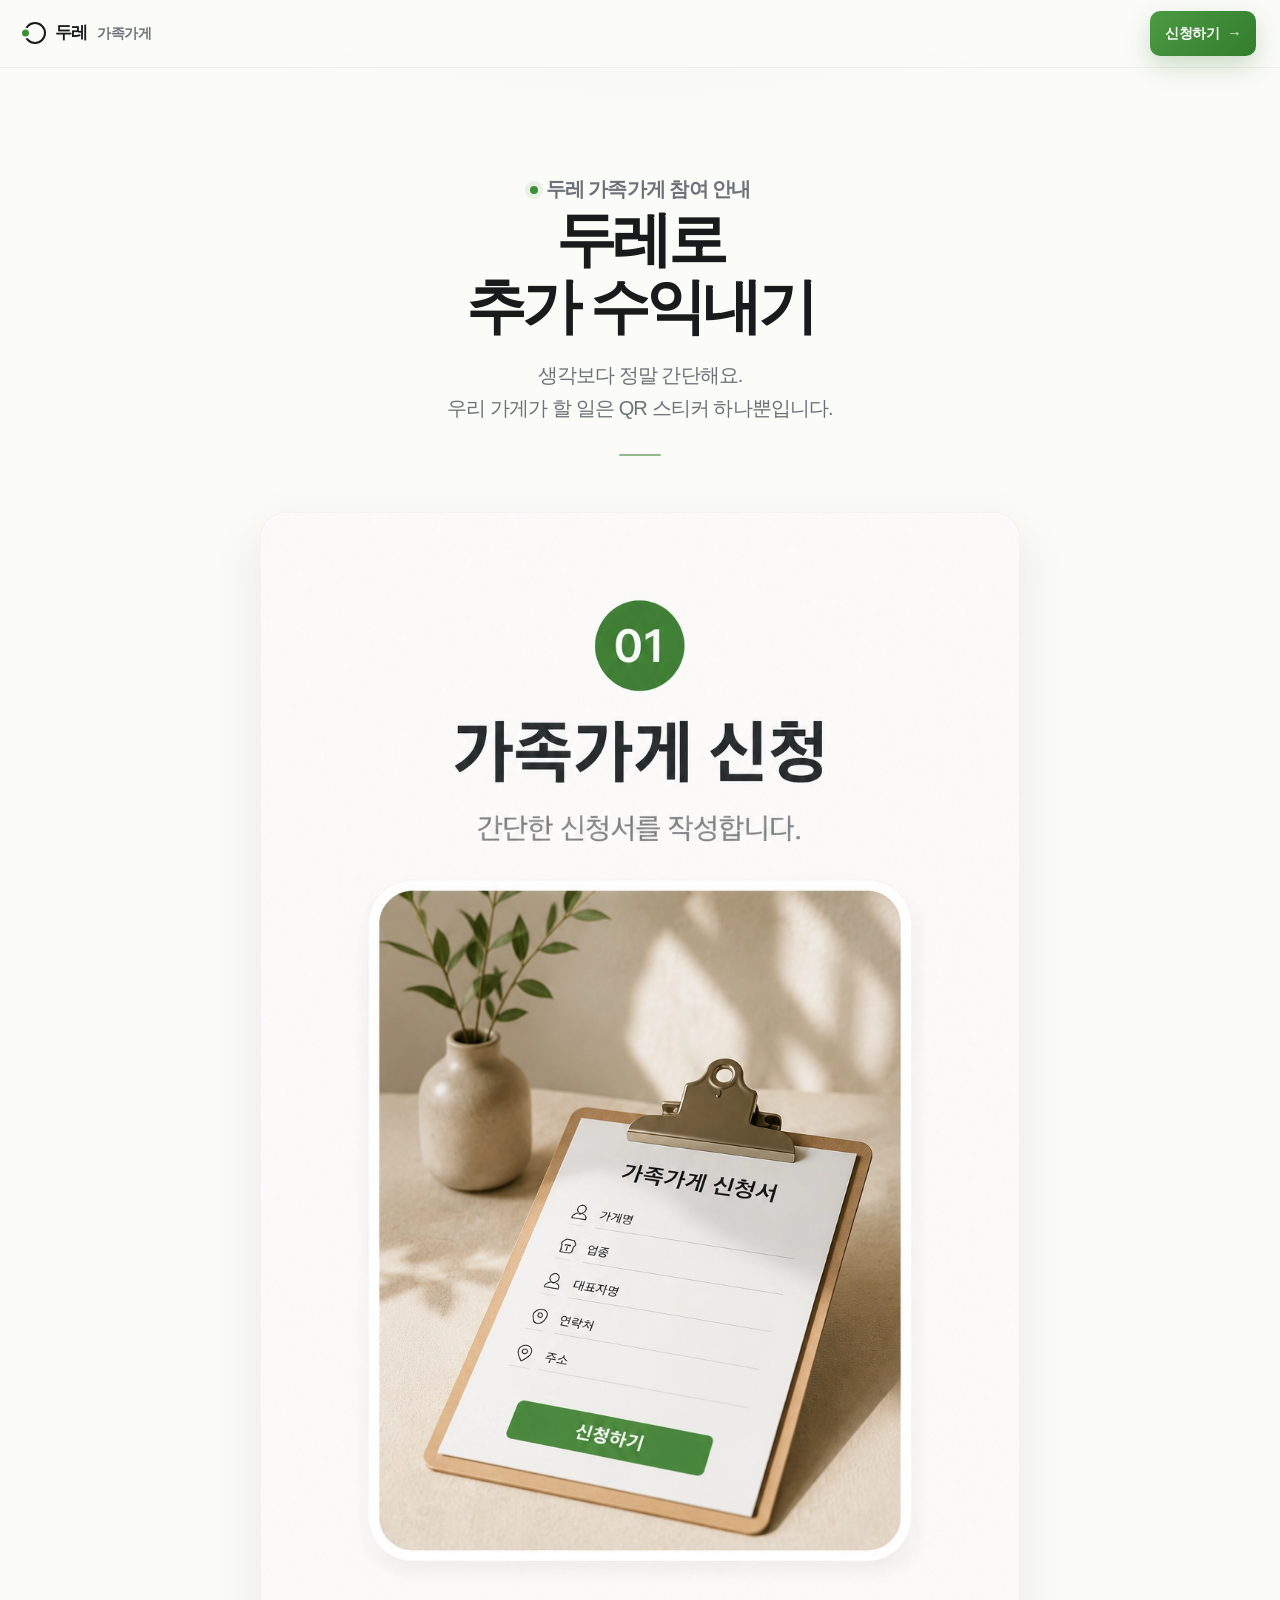
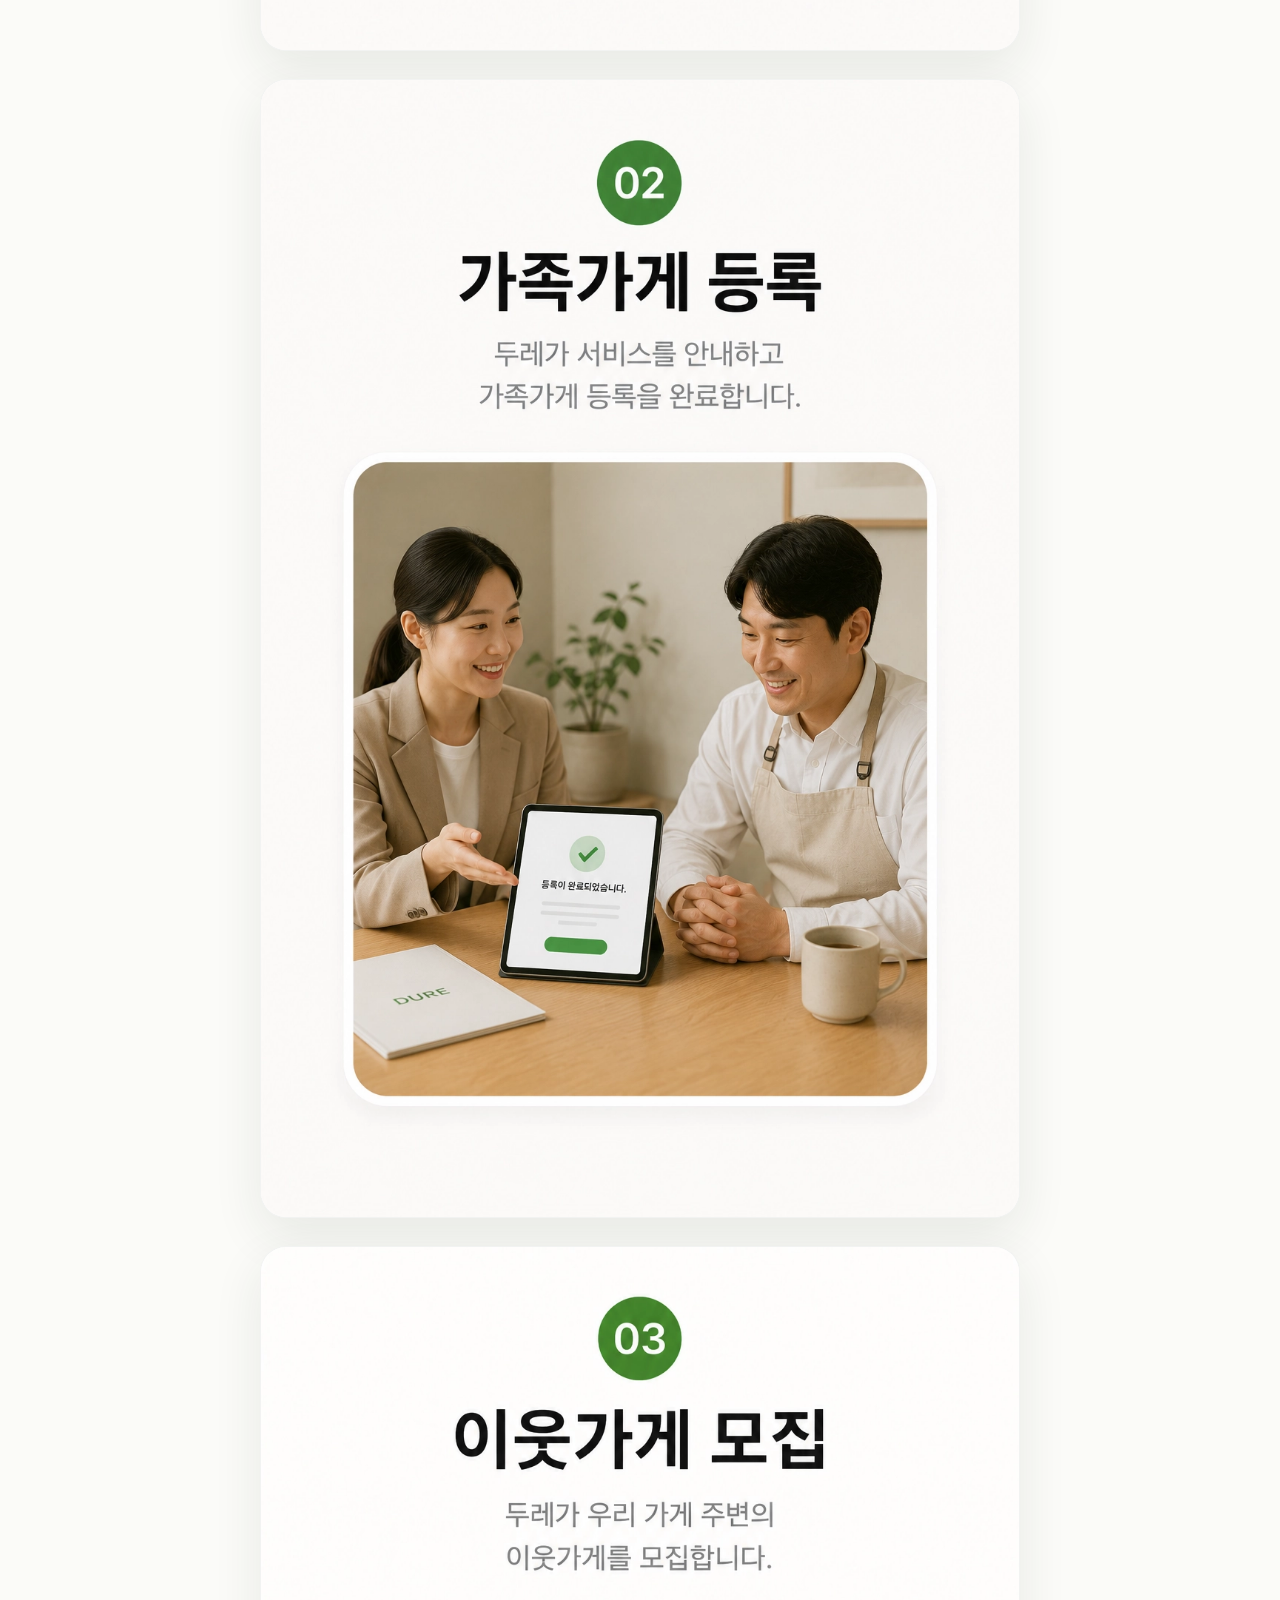
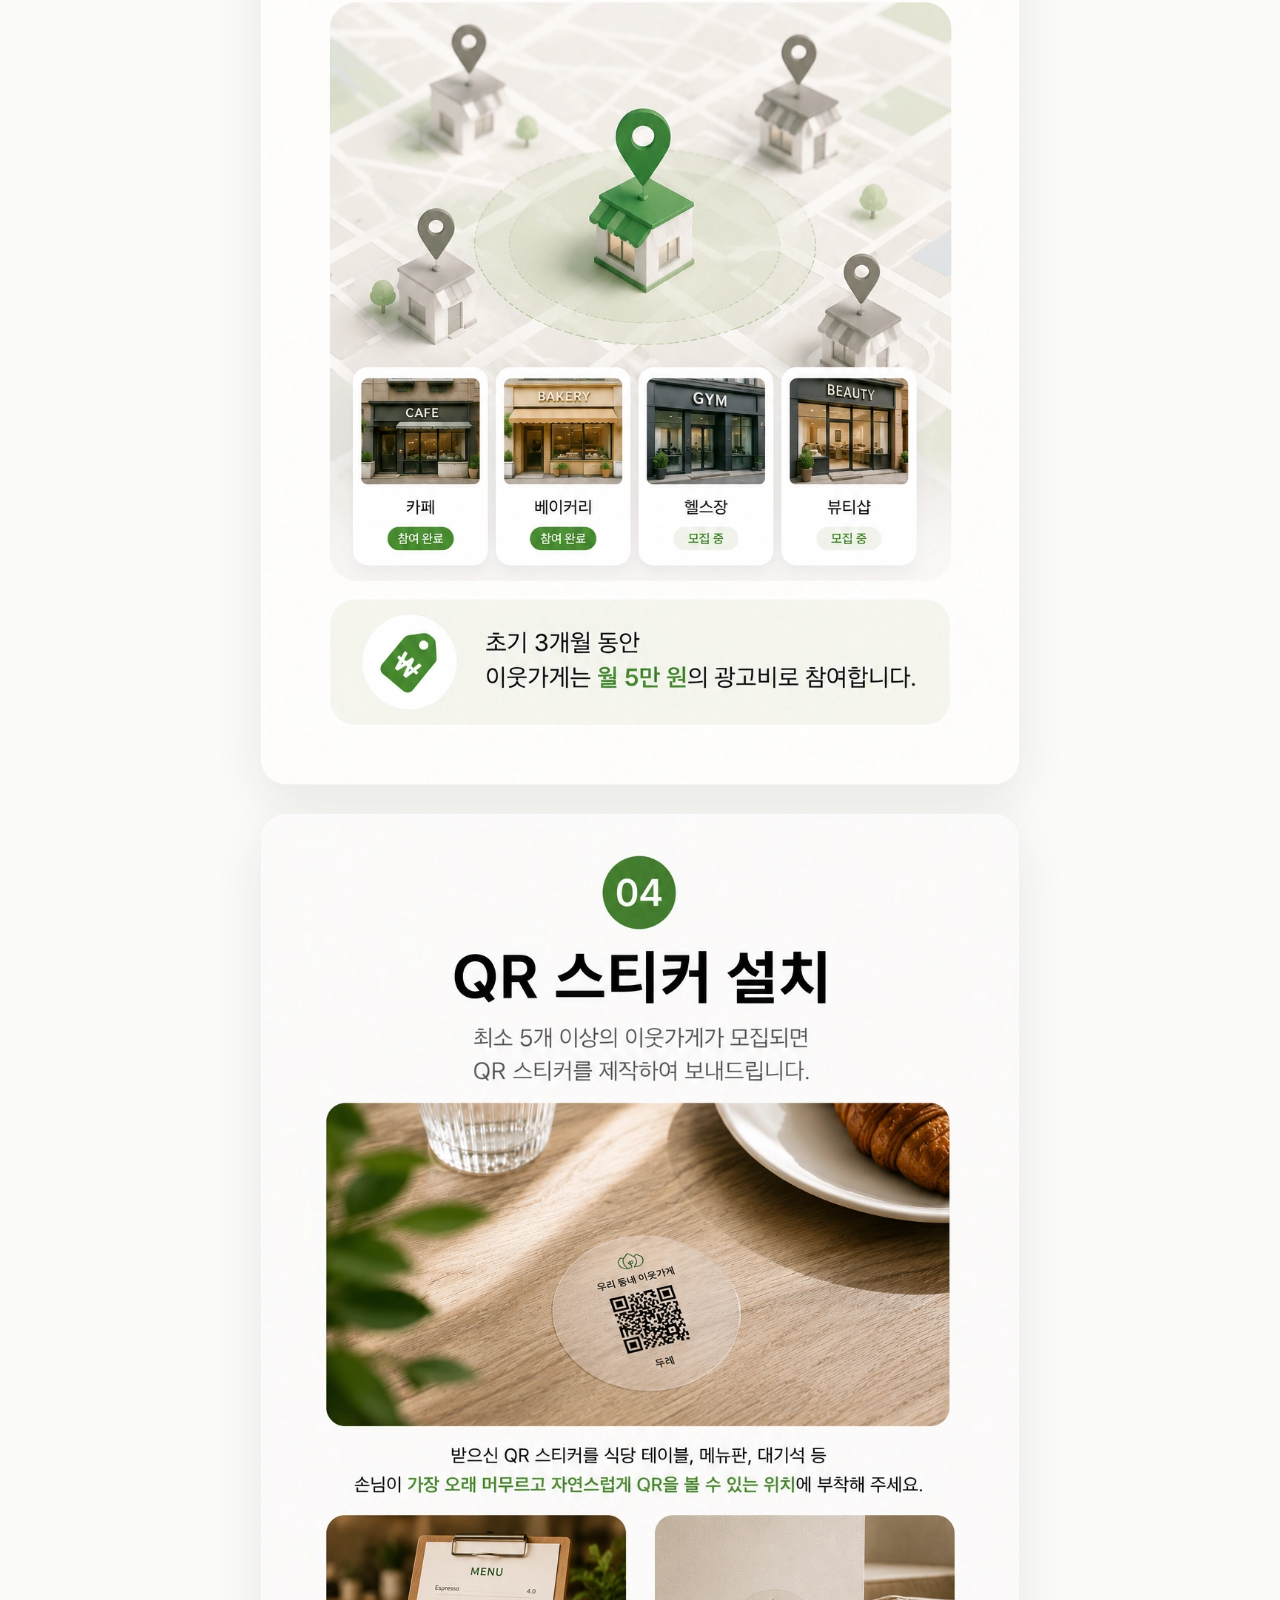
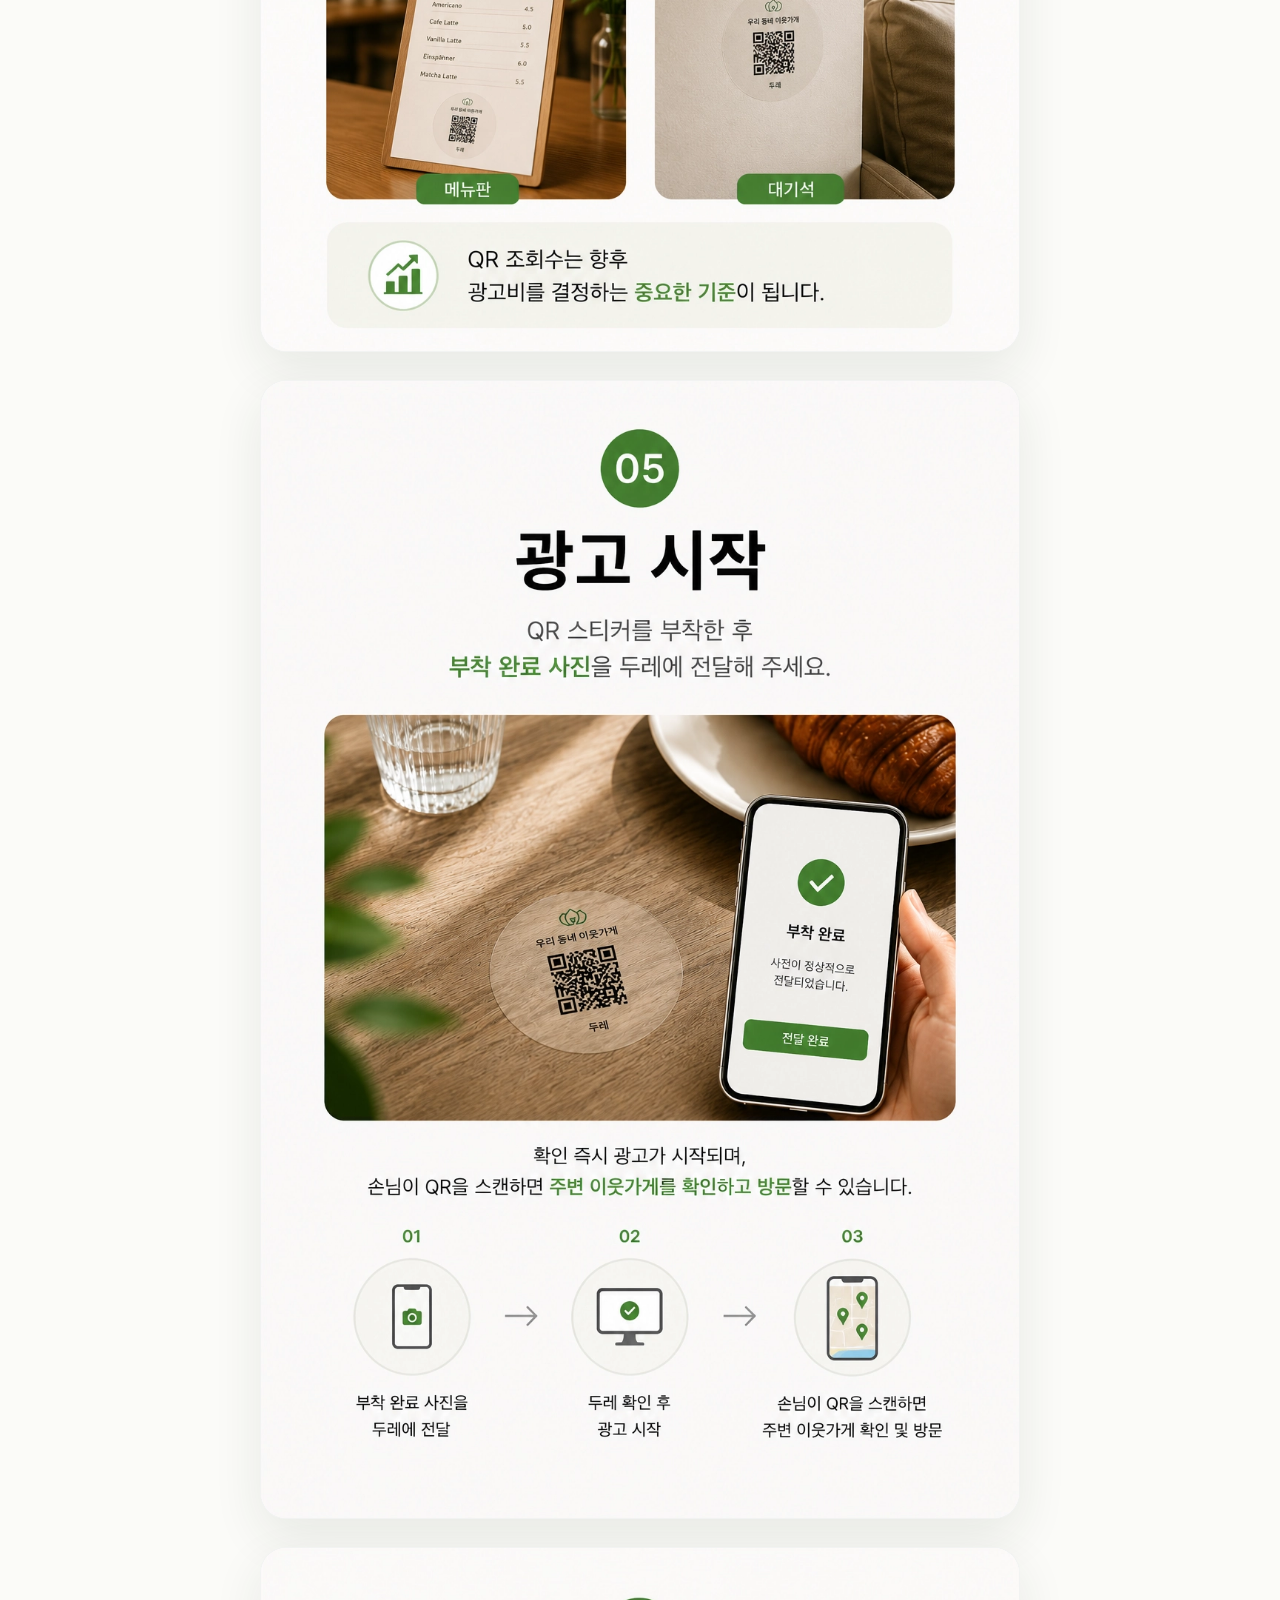
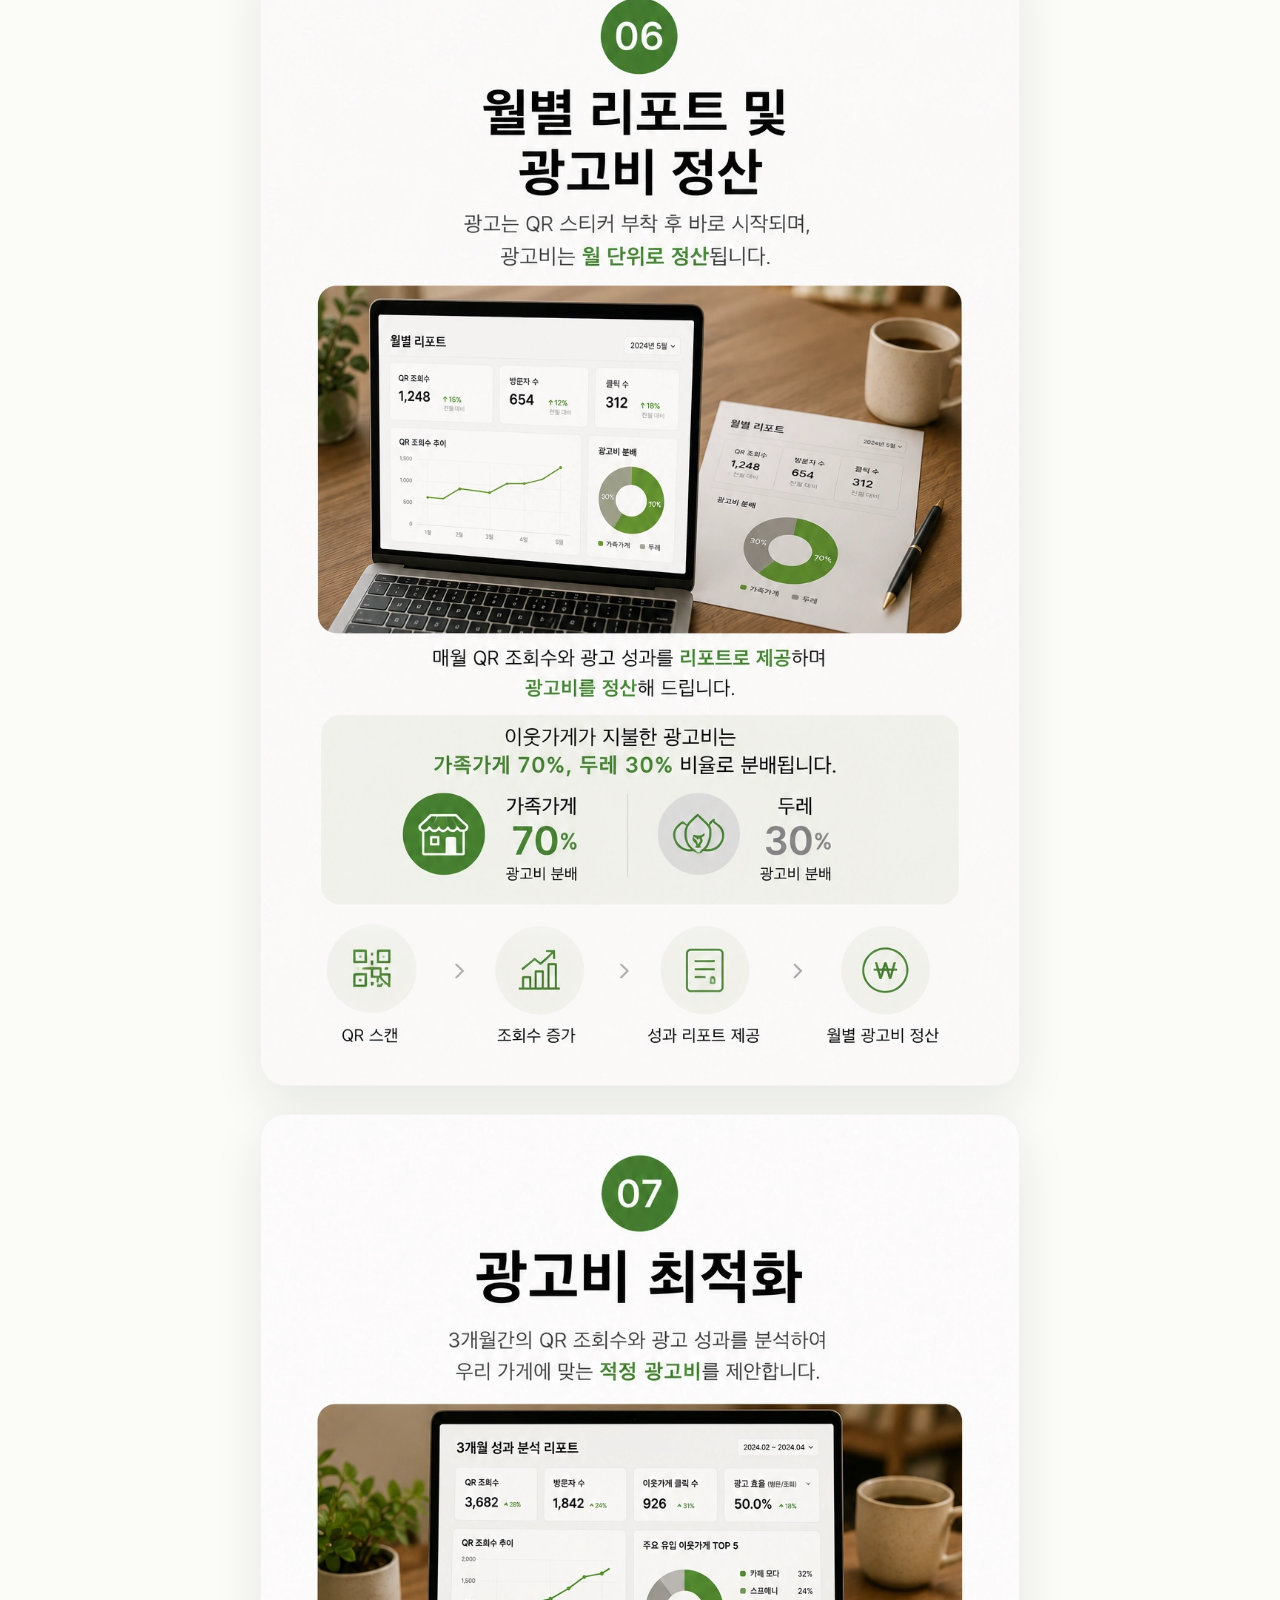
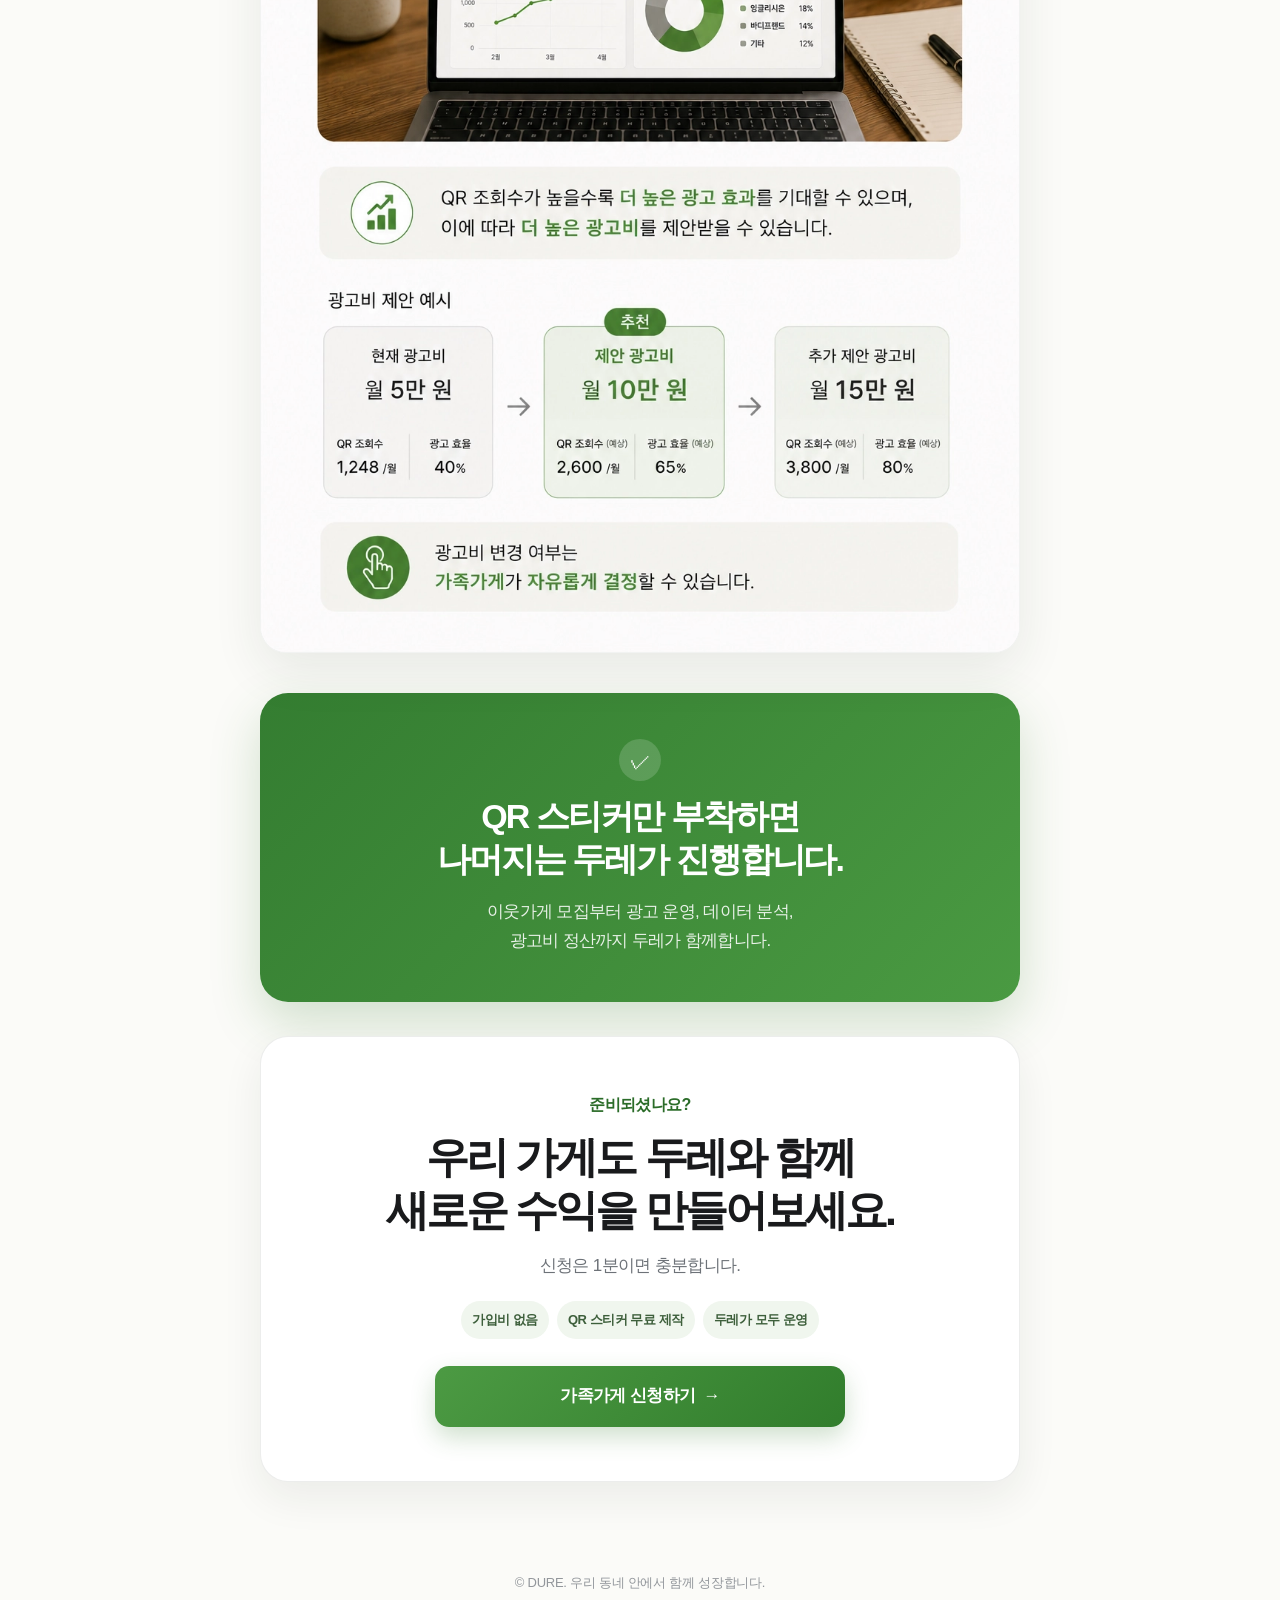
==== family-application/index.html @ 1418bf6c "Add files via upload" ====
<!DOCTYPE html>

<html data-dure-version="1.0.0" lang="ko">
<head>
<meta charset="utf-8"/>
<meta content="width=device-width, initial-scale=1" name="viewport"/>
<meta content="두레 가족가게 참여 절차 안내 및 신청 페이지" name="description"/>
<title>두레 | 가족가게 신청</title>

<link href="../assets/css/tokens.css" rel="stylesheet"/><link href="../assets/css/base.css" rel="stylesheet"/><link href="../assets/css/components.css" rel="stylesheet"/><link href="../assets/css/pages/family-application.css" rel="stylesheet"/></head>
<body>
<header class="topbar">
<a aria-label="두레 가족가게 안내 처음으로" class="brand" href="#top">
<span aria-hidden="true" class="brand-mark"></span>
<span class="brand-text">두레 <small>가족가게</small></span>
</a>
<a class="top-cta" href="#apply">신청하기 <span aria-hidden="true">→</span></a>
</header>
<main class="container" id="top">
<section aria-labelledby="page-title" class="hero">
<p class="eyebrow">두레 가족가게 참여 안내</p>
<h1 id="page-title">두레로<br/>추가 수익내기</h1>
<p>생각보다 정말 간단해요.<br/>우리 가게가 할 일은 QR 스티커 하나뿐입니다.</p>
<div aria-hidden="true" class="intro-line"></div>
</section>
<section aria-label="가족가게 참여 절차" class="steps">
<figure aria-label="01 · 가족가게 신청" class="step-card reveal">
<img alt="01 · 가족가게 신청" decoding="async" loading="lazy" src="../assets/images/application-01-a44e7e477332.png"/>
</figure>
<figure aria-label="02 · 가족가게 등록" class="step-card reveal">
<img alt="02 · 가족가게 등록" decoding="async" loading="lazy" src="../assets/images/application-02-86570e06d4fd.png"/>
</figure>
<figure aria-label="03 · 이웃가게 모집" class="step-card reveal">
<img alt="03 · 이웃가게 모집" decoding="async" loading="lazy" src="../assets/images/application-03-f1f30dbcbdaf.png"/>
</figure>
<figure aria-label="04 · QR 스티커 설치" class="step-card reveal">
<img alt="04 · QR 스티커 설치" decoding="async" loading="lazy" src="../assets/images/application-04-2f59f869f4d9.png"/>
</figure>
<figure aria-label="05 · 광고 시작" class="step-card reveal">
<img alt="05 · 광고 시작" decoding="async" loading="lazy" src="../assets/images/application-05-c1abe764803a.png"/>
</figure>
<figure aria-label="06 · 월별 리포트 및 광고비 정산" class="step-card reveal">
<img alt="06 · 월별 리포트 및 광고비 정산" decoding="async" loading="lazy" src="../assets/images/application-06-ff18559d1bd0.png"/>
</figure>
<figure aria-label="07 · 광고비 최적화" class="step-card reveal">
<img alt="07 · 광고비 최적화" decoding="async" loading="lazy" src="../assets/images/application-07-20bcc5d174d8.png"/>
</figure>
</section>
<section aria-labelledby="support-title" class="support">
<div aria-hidden="true" class="badge">✓</div>
<h2 id="support-title">QR 스티커만 부착하면<br/>나머지는 두레가 진행합니다.</h2>
<p>이웃가게 모집부터 광고 운영, 데이터 분석,<br class="desktop-break"/> 광고비 정산까지 두레가 함께합니다.</p>
</section>
<section aria-labelledby="apply-title" class="cta" id="apply">
<p class="kicker">준비되셨나요?</p>
<h2 id="apply-title">우리 가게도 두레와 함께<br/>새로운 수익을 만들어보세요.</h2>
<p class="desc">신청은 1분이면 충분합니다.</p>
<div aria-label="참여 혜택" class="benefits">
<span>가입비 없음</span>
<span>QR 스티커 무료 제작</span>
<span>두레가 모두 운영</span>
</div>
<a class="primary-cta" href="https://docs.google.com/forms/d/e/1FAIpQLSc8ESewxlOFvrTrXUH-u_CGCoiwtmPp2Gay768h1VR5CcixSQ/viewform?usp=publish-editor" rel="noopener noreferrer" target="_blank">
        가족가게 신청하기 <span aria-hidden="true">→</span>
</a>
</section>
</main>
<footer>© DURE. 우리 동네 안에서 함께 성장합니다.</footer>
<script defer="True" src="../assets/js/common.js"></script></body>
</html>
---- assets/css/tokens.css ----
/* DURE Design System v1.0 — Design Tokens */
:root {
  /* Brand */
  --dure-green-50: #f7fbea;
  --dure-green-100: #edf5dc;
  --dure-green-200: #dceeb7;
  --dure-green-300: #c5e58a;
  --dure-green-400: #a4d750;
  --dure-green-500: #85bd24;
  --dure-green-600: #79b90f;
  --dure-green-700: #4f8e1d;
  --dure-green-800: #3f7418;
  --dure-green-900: #203518;

  /* Neutral */
  --dure-neutral-0: #ffffff;
  --dure-neutral-50: #fbfcf8;
  --dure-neutral-100: #f6f8f2;
  --dure-neutral-200: #e8ebe2;
  --dure-neutral-300: #d7dcd1;
  --dure-neutral-400: #b8bdb3;
  --dure-neutral-500: #7b8077;
  --dure-neutral-600: #60635b;
  --dure-neutral-700: #484b45;
  --dure-neutral-800: #292c27;
  --dure-neutral-900: #0f100d;

  /* Semantic aliases */
  --color-primary: var(--dure-green-700);
  --color-primary-hover: var(--dure-green-800);
  --color-primary-soft: var(--dure-green-100);
  --color-accent: var(--dure-green-500);
  --color-text: var(--dure-neutral-900);
  --color-text-secondary: var(--dure-neutral-600);
  --color-text-muted: var(--dure-neutral-500);
  --color-border: var(--dure-neutral-200);
  --color-surface: var(--dure-neutral-0);
  --color-surface-soft: var(--dure-neutral-100);
  --color-dark-surface: var(--dure-green-900);

  --color-success: #2f8f46;
  --color-warning: #c98216;
  --color-danger: #c44545;
  --color-info: #3f78b5;

  /* Typography */
  --font-sans: Pretendard, -apple-system, BlinkMacSystemFont,
    "Apple SD Gothic Neo", "Noto Sans KR", "Malgun Gothic", Arial, sans-serif;

  --text-xs: 0.75rem;      /* 12 */
  --text-sm: 0.875rem;     /* 14 */
  --text-md: 1rem;         /* 16 */
  --text-lg: 1.125rem;     /* 18 */
  --text-xl: 1.375rem;     /* 22 */
  --text-2xl: 1.75rem;     /* 28 */
  --text-3xl: 2.5rem;      /* 40 */
  --text-4xl: 3.5rem;      /* 56 */
  --text-display: clamp(2.75rem, 6vw, 5.25rem);

  --weight-regular: 400;
  --weight-medium: 500;
  --weight-semibold: 650;
  --weight-bold: 750;
  --weight-extrabold: 850;

  --leading-tight: 1.1;
  --leading-heading: 1.2;
  --leading-body: 1.7;

  --tracking-tight: -0.065em;
  --tracking-heading: -0.045em;
  --tracking-body: -0.025em;

  /* Spacing: 4px base */
  --space-0: 0;
  --space-1: 0.25rem;
  --space-2: 0.5rem;
  --space-3: 0.75rem;
  --space-4: 1rem;
  --space-5: 1.25rem;
  --space-6: 1.5rem;
  --space-8: 2rem;
  --space-10: 2.5rem;
  --space-12: 3rem;
  --space-16: 4rem;
  --space-20: 5rem;
  --space-24: 6rem;
  --space-32: 8rem;

  /* Radius */
  --radius-sm: 0.75rem;
  --radius-md: 1.25rem;
  --radius-lg: 1.75rem;
  --radius-xl: 2rem;
  --radius-round: 999px;

  /* Shadow */
  --shadow-sm: 0 8px 24px rgba(43, 70, 24, 0.06);
  --shadow-md: 0 16px 42px rgba(43, 70, 24, 0.09);
  --shadow-lg: 0 22px 70px rgba(43, 70, 24, 0.12);
  --shadow-xl: 0 30px 90px rgba(29, 62, 10, 0.18);

  /* Layout */
  --container-sm: 760px;
  --container-md: 1040px;
  --container-lg: 1220px;
  --container-xl: 1320px;
  --page-gutter: clamp(1rem, 4vw, 3rem);
  --header-height: 74px;

  /* Motion */
  --duration-fast: 160ms;
  --duration-normal: 240ms;
  --duration-slow: 420ms;
  --ease-standard: cubic-bezier(.2, .75, .25, 1);
}
---- assets/css/base.css ----
/* DURE Design System v1.0 — Foundation */
*, *::before, *::after { box-sizing: border-box; }

html {
  scroll-behavior: smooth;
  text-size-adjust: 100%;
}

body {
  margin: 0;
  color: var(--color-text);
  background: var(--color-surface);
  font-family: var(--font-sans);
  line-height: var(--leading-body);
  word-break: keep-all;
  -webkit-font-smoothing: antialiased;
  text-rendering: optimizeLegibility;
}

img, video, svg {
  display: block;
  max-width: 100%;
}

button, input, textarea, select {
  font: inherit;
}

a {
  color: inherit;
  text-decoration: none;
}

:focus-visible {
  outline: 3px solid rgba(133, 189, 36, .38);
  outline-offset: 3px;
}

.dure-container {
  width: min(calc(100% - (var(--page-gutter) * 2)), var(--container-xl));
  margin-inline: auto;
}

.dure-container--narrow {
  max-width: var(--container-sm);
}

.dure-section {
  padding-block: clamp(var(--space-16), 9vw, var(--space-32));
}

.dure-section--soft {
  background: var(--color-surface-soft);
}

.dure-eyebrow {
  display: inline-flex;
  align-items: center;
  gap: var(--space-2);
  color: var(--color-primary);
  font-size: var(--text-sm);
  font-weight: var(--weight-extrabold);
  letter-spacing: var(--tracking-body);
}

.dure-eyebrow::before {
  content: "";
  width: 8px;
  height: 8px;
  border-radius: 50%;
  background: var(--color-accent);
  box-shadow: 0 0 0 7px rgba(133, 189, 36, .11);
}

.dure-display {
  margin: var(--space-5) 0 0;
  font-size: var(--text-display);
  line-height: var(--leading-tight);
  letter-spacing: var(--tracking-tight);
  font-weight: var(--weight-extrabold);
}

.dure-heading-1,
.dure-heading-2,
.dure-heading-3 {
  margin: 0;
  line-height: var(--leading-heading);
  letter-spacing: var(--tracking-heading);
  font-weight: var(--weight-extrabold);
}

.dure-heading-1 { font-size: var(--text-4xl); }
.dure-heading-2 { font-size: var(--text-3xl); }
.dure-heading-3 { font-size: var(--text-2xl); }

.dure-body-lg {
  font-size: var(--text-lg);
  color: var(--color-text-secondary);
}

.dure-body {
  font-size: var(--text-md);
  color: var(--color-text-secondary);
}

.dure-caption {
  font-size: var(--text-sm);
  color: var(--color-text-muted);
}

@media (max-width: 720px) {
  :root { --header-height: 64px; }
  .dure-heading-1 { font-size: 2.5rem; }
  .dure-heading-2 { font-size: 2rem; }
  .dure-heading-3 { font-size: 1.5rem; }
}

@media (prefers-reduced-motion: reduce) {
  html { scroll-behavior: auto; }
  *, *::before, *::after {
    scroll-behavior: auto !important;
    animation-duration: .01ms !important;
    animation-iteration-count: 1 !important;
    transition-duration: .01ms !important;
  }
}
---- assets/css/components.css ----
/* DURE Design System v1.0 — Components */
.dure-button {
  display: inline-flex;
  min-height: 44px;
  padding-inline: var(--space-5);
  align-items: center;
  justify-content: center;
  gap: var(--space-2);
  border: 1px solid transparent;
  border-radius: var(--radius-round);
  cursor: pointer;
  font-size: var(--text-sm);
  font-weight: var(--weight-bold);
  letter-spacing: var(--tracking-body);
  transition:
    transform var(--duration-fast) var(--ease-standard),
    box-shadow var(--duration-fast) var(--ease-standard),
    background var(--duration-fast) var(--ease-standard),
    border-color var(--duration-fast) var(--ease-standard);
}

.dure-button:hover {
  transform: translateY(-2px);
}

.dure-button--primary {
  color: #fff;
  background: var(--color-primary);
  border-color: var(--color-primary);
}

.dure-button--primary:hover {
  background: var(--color-primary-hover);
  box-shadow: var(--shadow-sm);
}

.dure-button--secondary {
  color: var(--color-text);
  background: var(--color-surface);
  border-color: var(--color-border);
}

.dure-button--secondary:hover {
  border-color: var(--dure-green-300);
  box-shadow: var(--shadow-sm);
}

.dure-button--soft {
  color: var(--color-primary);
  background: var(--color-primary-soft);
}

.dure-button--text {
  min-height: auto;
  padding: 0;
  color: var(--color-primary);
  border: 0;
  background: transparent;
}

.dure-button--lg {
  min-height: 54px;
  padding-inline: var(--space-6);
  font-size: var(--text-md);
}

.dure-button--sm {
  min-height: 36px;
  padding-inline: var(--space-4);
  font-size: var(--text-xs);
}

.dure-card {
  border: 1px solid var(--color-border);
  border-radius: var(--radius-lg);
  background: var(--color-surface);
  box-shadow: var(--shadow-sm);
}

.dure-card--padded {
  padding: clamp(var(--space-6), 4vw, var(--space-12));
}

.dure-card--feature {
  border-color: transparent;
  background:
    radial-gradient(circle at 92% 8%, rgba(173, 219, 94, .24), transparent 16rem),
    linear-gradient(145deg, #1a2617, #2d4b20);
  color: #fff;
  box-shadow: var(--shadow-lg);
}

.dure-card--soft {
  background: var(--color-surface-soft);
  box-shadow: none;
}

.dure-badge {
  display: inline-flex;
  align-items: center;
  min-height: 28px;
  padding-inline: var(--space-3);
  border-radius: var(--radius-round);
  color: var(--color-primary);
  background: var(--color-primary-soft);
  font-size: var(--text-xs);
  font-weight: var(--weight-bold);
}

.dure-grid {
  display: grid;
  gap: var(--space-6);
}

.dure-grid--2 {
  grid-template-columns: repeat(2, minmax(0, 1fr));
}

.dure-stack {
  display: flex;
  flex-direction: column;
}

.dure-stack--2 { gap: var(--space-2); }
.dure-stack--4 { gap: var(--space-4); }
.dure-stack--6 { gap: var(--space-6); }
.dure-stack--8 { gap: var(--space-8); }

.dure-header {
  position: sticky;
  top: 0;
  z-index: 30;
  border-bottom: 1px solid rgba(232, 235, 226, .9);
  background: rgba(255, 255, 255, .88);
  backdrop-filter: blur(18px);
  -webkit-backdrop-filter: blur(18px);
}

.dure-header__inner {
  min-height: var(--header-height);
  display: flex;
  align-items: center;
  justify-content: space-between;
  gap: var(--space-6);
}

.dure-brand {
  display: inline-flex;
  align-items: center;
  gap: 10px;
  font-size: 23px;
  font-weight: var(--weight-extrabold);
  letter-spacing: var(--tracking-tight);
  white-space: nowrap;
}

.dure-brand__mark {
  position: relative;
  width: 22px;
  height: 22px;
  border: 3px solid var(--color-text);
  border-left-color: transparent;
  border-radius: 50%;
  transform: rotate(-42deg);
}

.dure-brand__mark::after {
  content: "";
  position: absolute;
  left: -5px;
  bottom: 1px;
  width: 7px;
  height: 7px;
  border-radius: 50%;
  background: var(--color-accent);
}

.dure-divider {
  height: 1px;
  border: 0;
  background: var(--color-border);
}

@media (max-width: 720px) {
  .dure-grid--2 { grid-template-columns: 1fr; }
  .dure-button--mobile-full { width: 100%; }
}
---- assets/css/pages/family-application.css ----
:root {
      --ink: #191a1c;
      --muted: #6d7278;
      --brand: #3d8f38;
      --brand-deep: #2b6c29;
      --paper: #fbfbf8;
      --line: rgba(18, 28, 18, .08);
      --shadow: 0 18px 50px rgba(33, 55, 33, .09);
    }
    * { box-sizing: border-box; }
    html { scroll-behavior: smooth; }
    body {
      margin: 0;
      background:
        radial-gradient(900px 500px at 50% -220px, rgba(105, 162, 91, .10), transparent 72%),
        var(--paper);
      color: var(--ink);
      font-family: -apple-system, BlinkMacSystemFont, "Apple SD Gothic Neo", "Pretendard", "Noto Sans KR", "Malgun Gothic", sans-serif;
      -webkit-font-smoothing: antialiased;
      text-rendering: optimizeLegibility;
    }
    a { color: inherit; text-decoration: none; }
    .topbar {
      position: sticky;
      z-index: 10;
      top: 0;
      height: 68px;
      display: flex;
      align-items: center;
      justify-content: space-between;
      padding: 0 24px;
      background: rgba(251, 251, 248, .84);
      border-bottom: 1px solid rgba(18, 28, 18, .06);
      backdrop-filter: blur(14px);
      -webkit-backdrop-filter: blur(14px);
    }
    .brand {
      display: inline-flex;
      gap: 9px;
      align-items: center;
      font-size: 17px;
      font-weight: 800;
      letter-spacing: -0.045em;
    }
    .brand-mark {
      position: relative;
      width: 22px;
      height: 22px;
      border: 2px solid var(--ink);
      border-radius: 50%;
    }
    .brand-mark::before {
      content: "";
      position: absolute;
      width: 7px;
      height: 7px;
      left: -4px;
      top: 50%;
      transform: translateY(-50%);
      background: var(--brand);
      border-radius: 50%;
      box-shadow: 0 0 0 2px var(--paper);
    }
    .brand-text small {
      margin-left: 6px;
      color: var(--muted);
      font-weight: 650;
      letter-spacing: -0.035em;
    }
    .top-cta, .primary-cta {
      display: inline-flex;
      align-items: center;
      justify-content: center;
      gap: 8px;
      border: 0;
      color: #fff;
      background: linear-gradient(135deg, #4c9a43, #317d2c);
      font-weight: 800;
      letter-spacing: -0.035em;
      box-shadow: 0 10px 24px rgba(54, 125, 46, .24);
      transition: transform .2s ease, box-shadow .2s ease;
    }
    .top-cta { border-radius: 10px; padding: 11px 15px; font-size: 14px; }
    .primary-cta { border-radius: 14px; min-height: 58px; padding: 16px 24px; font-size: 17px; width: min(100%, 410px); }
    .top-cta:hover, .primary-cta:hover { transform: translateY(-2px); box-shadow: 0 14px 28px rgba(54, 125, 46, .31); }

    .container { width: min(100% - 40px, 760px); margin: 0 auto; }
    .hero { padding: 86px 0 56px; text-align: center; }
    .eyebrow {
      display: inline-flex;
      align-items: center;
      gap: 8px;
      margin: 0 0 17px;
      color: var(--brand-deep);
      font-size: 15px;
      font-weight: 800;
      letter-spacing: -0.03em;
    }
    .eyebrow::before {
      content: "";
      width: 8px;
      height: 8px;
      border-radius: 50%;
      background: var(--brand);
      box-shadow: 0 0 0 5px rgba(61, 143, 56, .10);
    }
    h1 {
      margin: 0;
      font-size: clamp(38px, 7vw, 60px);
      line-height: 1.12;
      letter-spacing: -0.07em;
      font-weight: 850;
    }
    .hero p {
      max-width: 430px;
      margin: 19px auto 0;
      color: var(--muted);
      font-size: clamp(17px, 2.8vw, 20px);
      line-height: 1.65;
      letter-spacing: -0.045em;
    }
    .intro-line {
      width: 42px;
      height: 2px;
      margin: 29px auto 0;
      background: #92b88d;
      border-radius: 99px;
    }
    .steps { display: grid; gap: 28px; padding-bottom: 32px; }
    .step-card {
      margin: 0;
      overflow: hidden;
      background: #fff;
      border: 1px solid rgba(23, 44, 26, .055);
      border-radius: 26px;
      box-shadow: var(--shadow);
    }
    .step-card img { display: block; width: 100%; height: auto; }
    .support {
      margin: 8px auto 34px;
      padding: clamp(28px, 6vw, 46px);
      border-radius: 28px;
      text-align: center;
      color: #fff;
      background: linear-gradient(135deg, #347d31, #4a9a42);
      box-shadow: 0 20px 50px rgba(59, 129, 51, .22);
    }
    .support .badge {
      display: inline-grid;
      place-items: center;
      width: 42px;
      height: 42px;
      margin-bottom: 14px;
      border-radius: 50%;
      background: rgba(255,255,255,.16);
      font-size: 21px;
    }
    .support h2 {
      margin: 0;
      font-size: clamp(25px, 5vw, 34px);
      letter-spacing: -0.06em;
      line-height: 1.26;
    }
    .support p {
      max-width: 540px;
      margin: 17px auto 0;
      color: rgba(255,255,255,.88);
      font-size: 17px;
      letter-spacing: -0.04em;
      line-height: 1.7;
    }
    .cta {
      margin: 0 auto 90px;
      padding: clamp(32px, 6vw, 54px) clamp(22px, 5vw, 46px);
      background: #fff;
      border: 1px solid var(--line);
      border-radius: 28px;
      text-align: center;
      box-shadow: 0 16px 42px rgba(22, 37, 22, .07);
    }
    .cta .kicker {
      margin: 0 0 13px;
      color: var(--brand-deep);
      font-size: 16px;
      font-weight: 800;
      letter-spacing: -0.04em;
    }
    .cta h2 {
      margin: 0;
      font-size: clamp(30px, 5.8vw, 43px);
      line-height: 1.23;
      letter-spacing: -0.068em;
    }
    .cta .desc {
      margin: 15px auto 7px;
      color: var(--muted);
      font-size: 17px;
      line-height: 1.7;
      letter-spacing: -0.04em;
    }
    .benefits {
      display: flex;
      justify-content: center;
      flex-wrap: wrap;
      gap: 8px;
      margin: 20px auto 27px;
    }
    .benefits span {
      padding: 8px 11px;
      border-radius: 99px;
      color: #3d5f3b;
      background: #f0f6ee;
      font-size: 13px;
      font-weight: 750;
      letter-spacing: -0.035em;
    }
    footer {
      padding: 0 20px 37px;
      color: #92969b;
      text-align: center;
      font-size: 13px;
      letter-spacing: -0.02em;
    }
    .reveal { opacity: 0; transform: translateY(18px); animation: rise .55s cubic-bezier(.2,.75,.25,1) forwards; }
    .step-card:nth-child(1) { animation-delay: .04s; }
    .step-card:nth-child(2) { animation-delay: .08s; }
    .step-card:nth-child(3) { animation-delay: .12s; }
    .step-card:nth-child(4) { animation-delay: .16s; }
    .step-card:nth-child(5) { animation-delay: .20s; }
    .step-card:nth-child(6) { animation-delay: .24s; }
    .step-card:nth-child(7) { animation-delay: .28s; }
    @keyframes rise { to { opacity: 1; transform: translateY(0); } }
    @media (max-width: 520px) {
      .topbar { height: 60px; padding: 0 16px; }
      .brand { font-size: 16px; }
      .brand-text small { display: none; }
      .top-cta { padding: 10px 12px; font-size: 13px; }
      .container { width: min(100% - 24px, 760px); }
      .hero { padding: 58px 0 37px; }
      .steps { gap: 17px; }
      .step-card { border-radius: 18px; }
      .support { border-radius: 20px; margin-bottom: 22px; }
      .cta { border-radius: 20px; margin-bottom: 58px; }
    }
    @media (prefers-reduced-motion: reduce) {
      html { scroll-behavior: auto; }
      *, *::before, *::after { animation: none !important; transition: none !important; }
      .reveal { opacity: 1; transform: none; }
    }
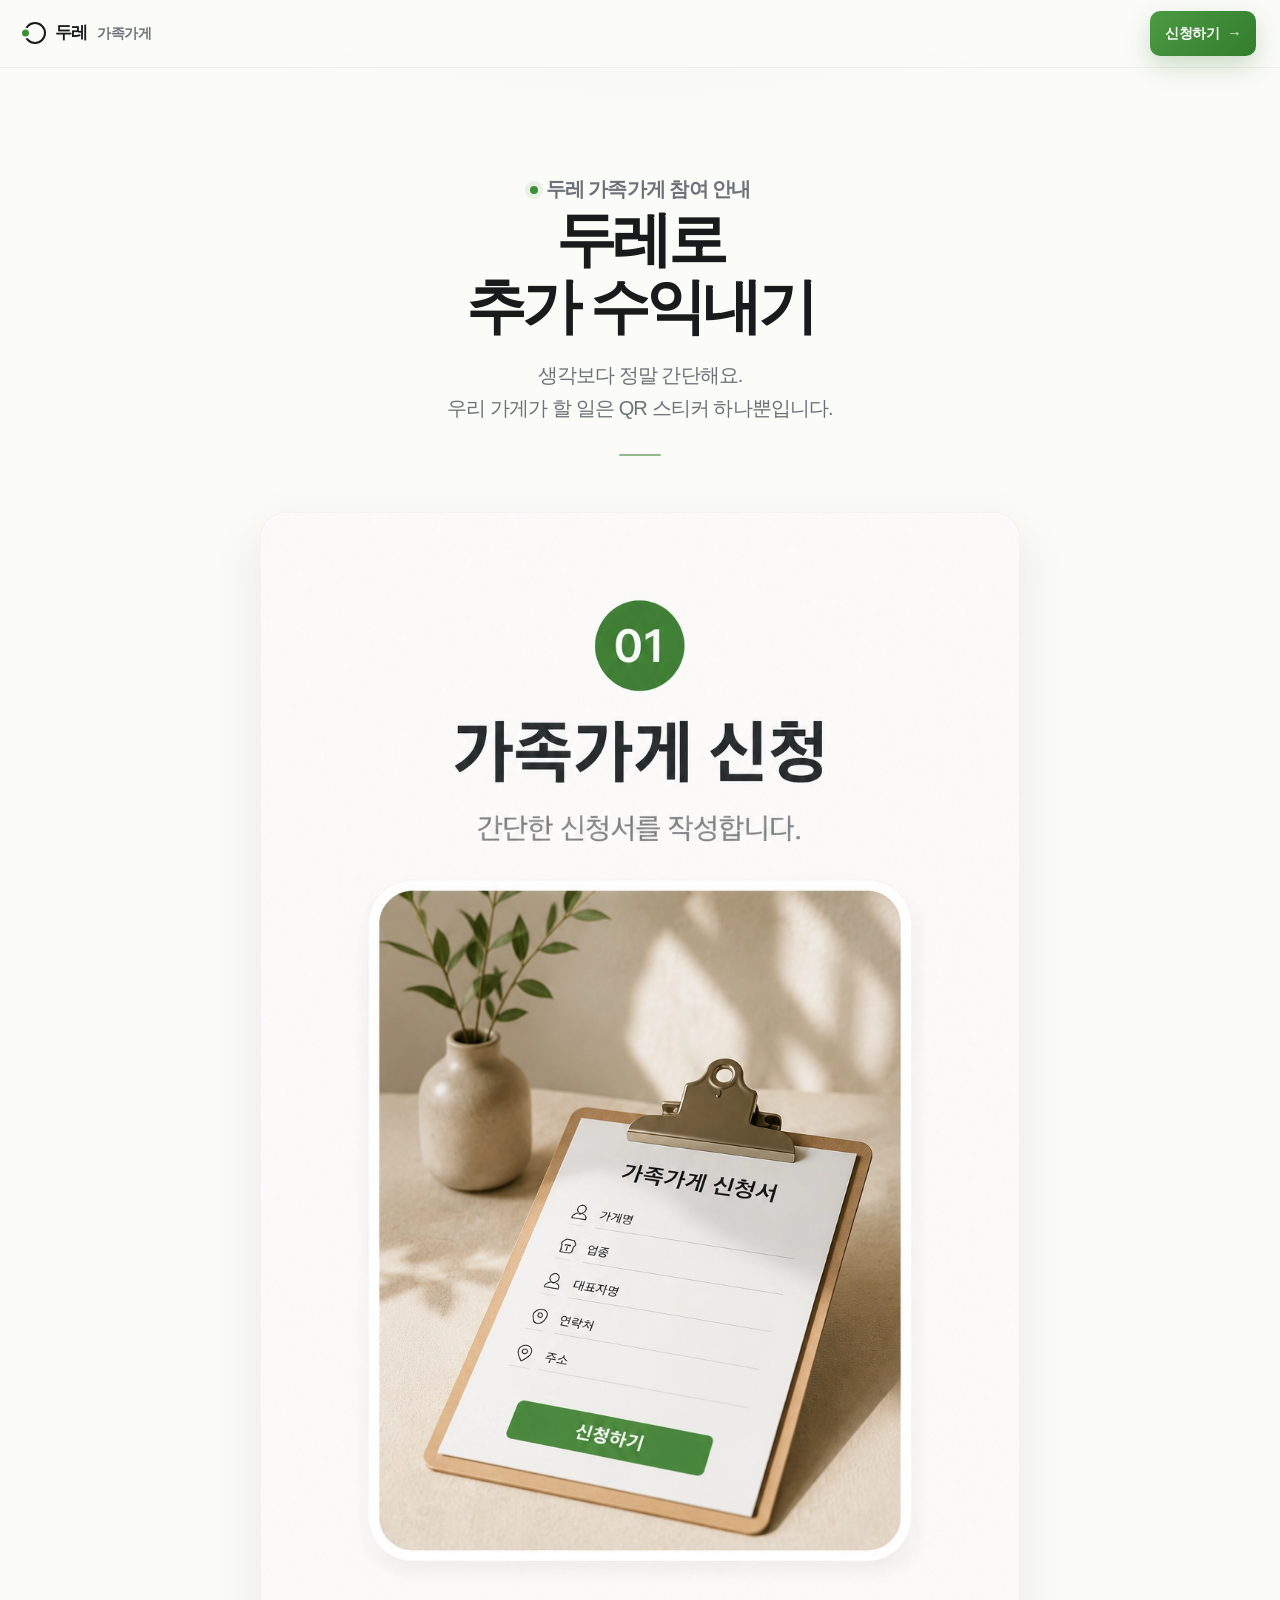
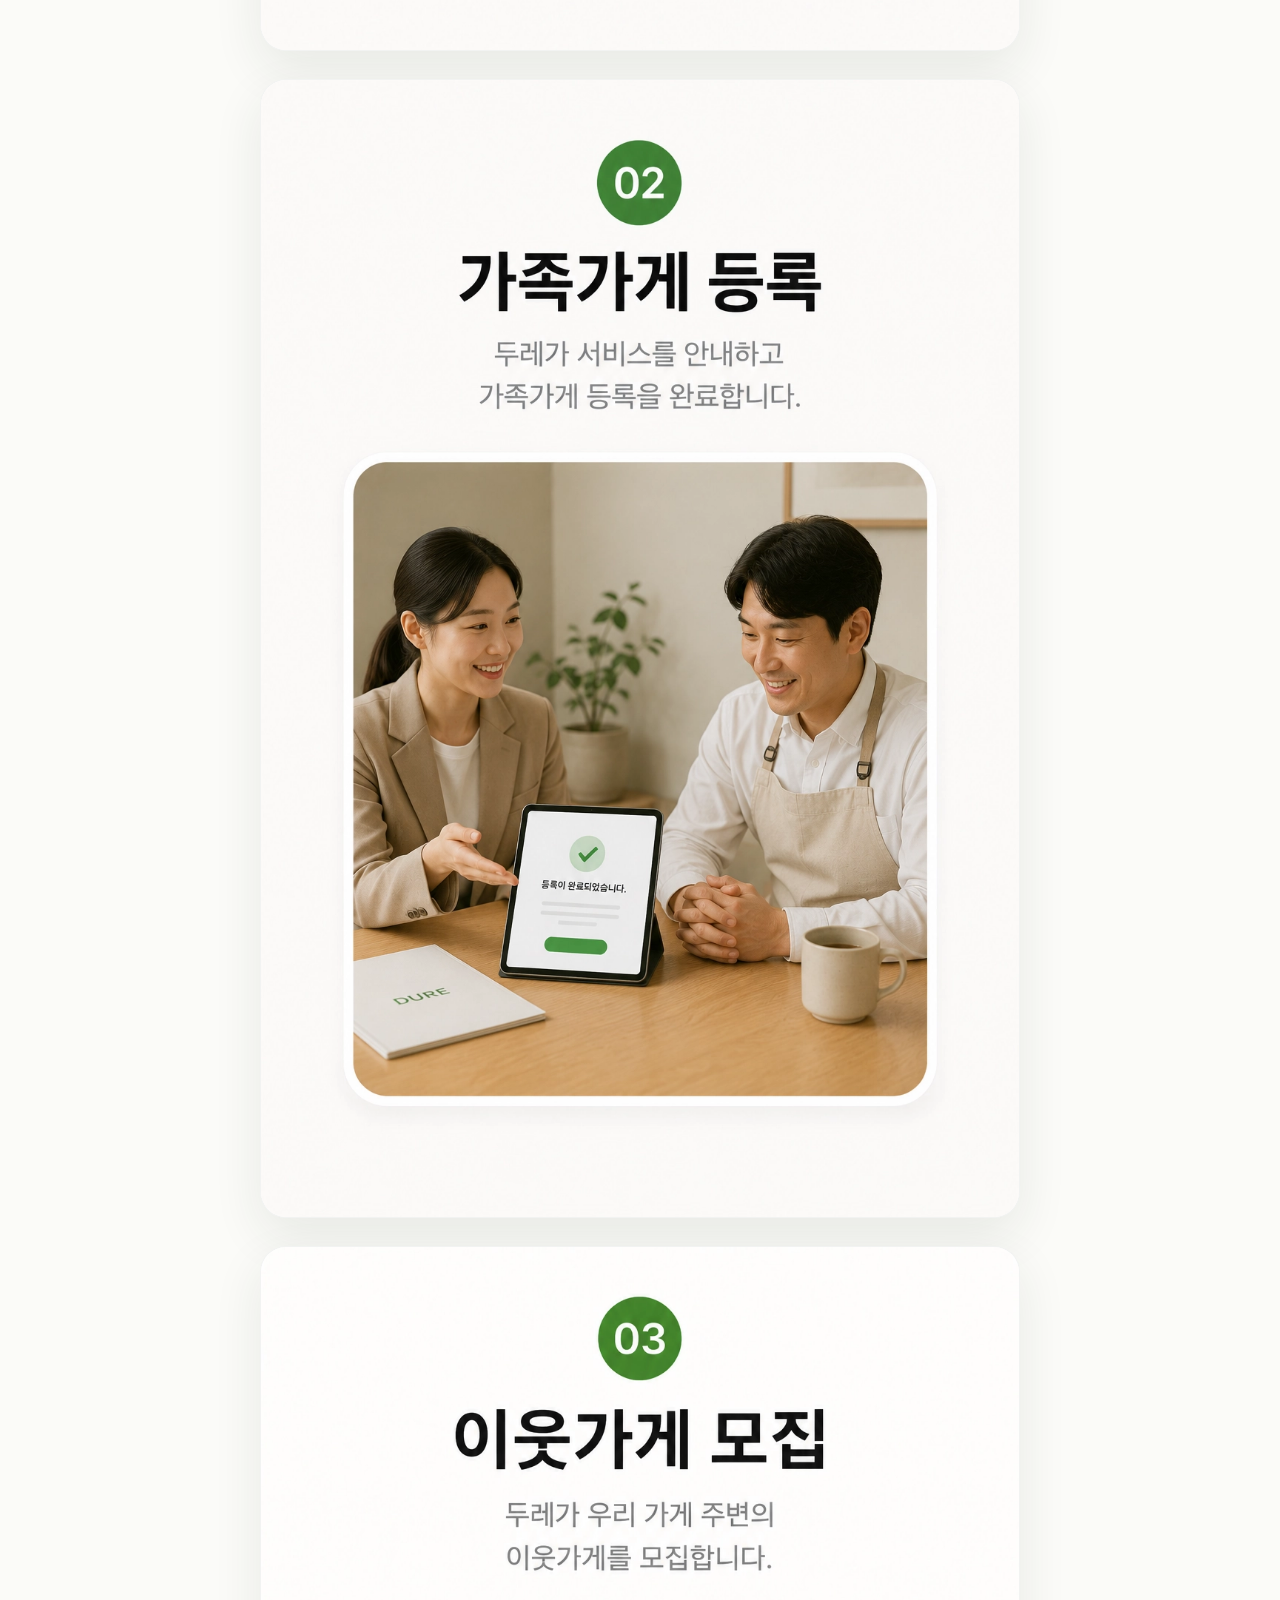
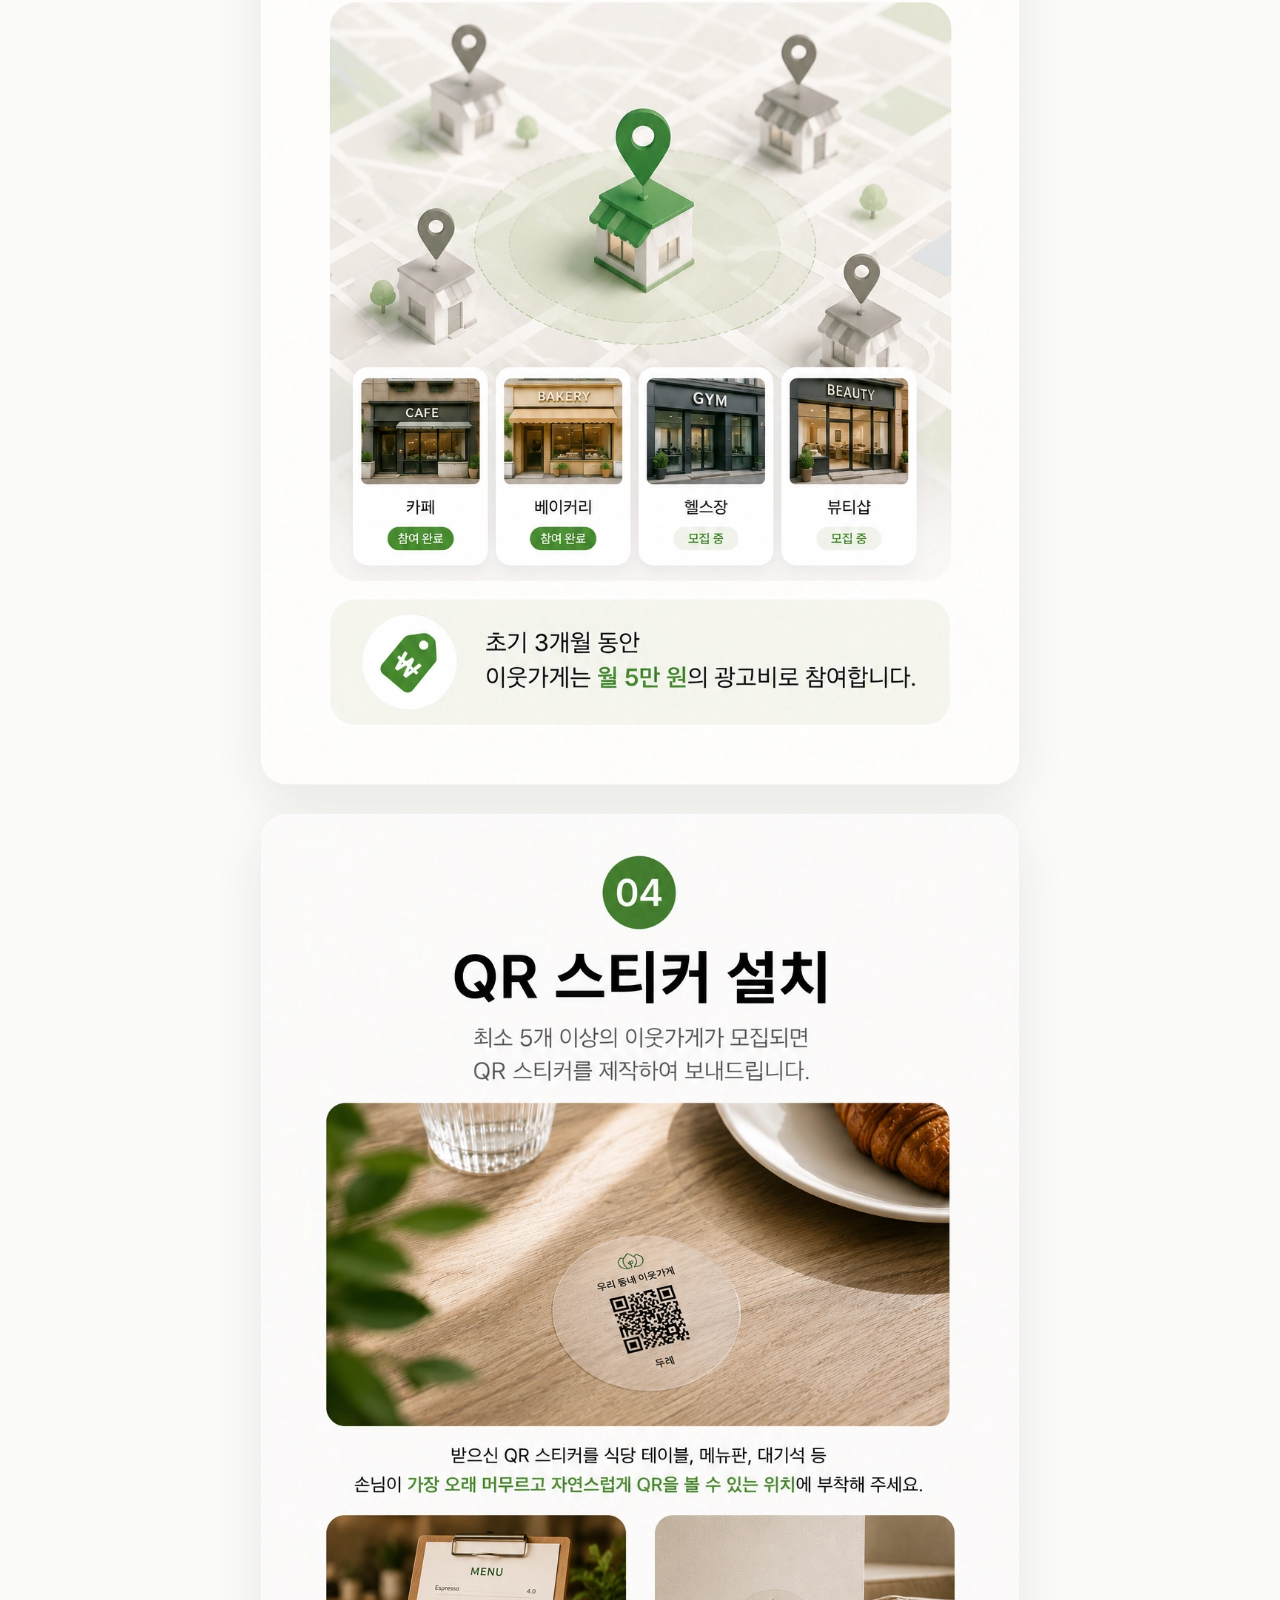
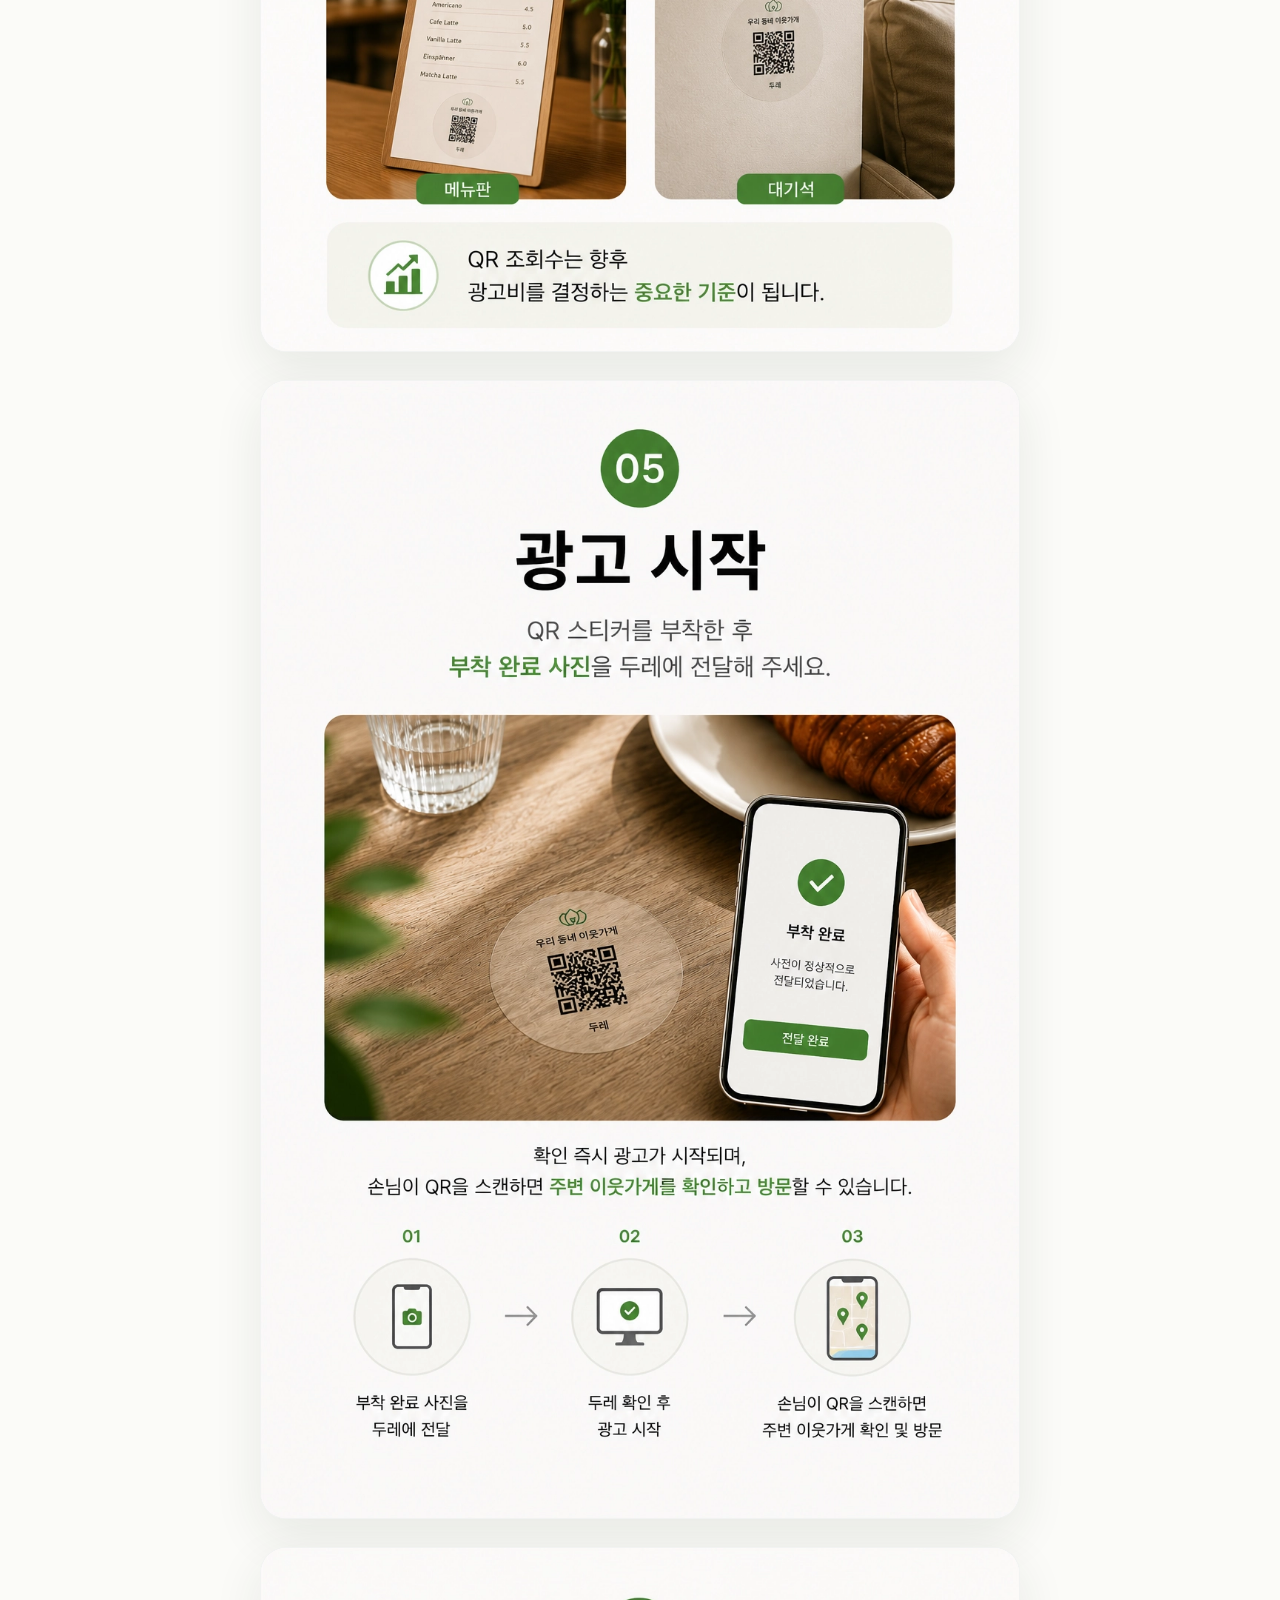
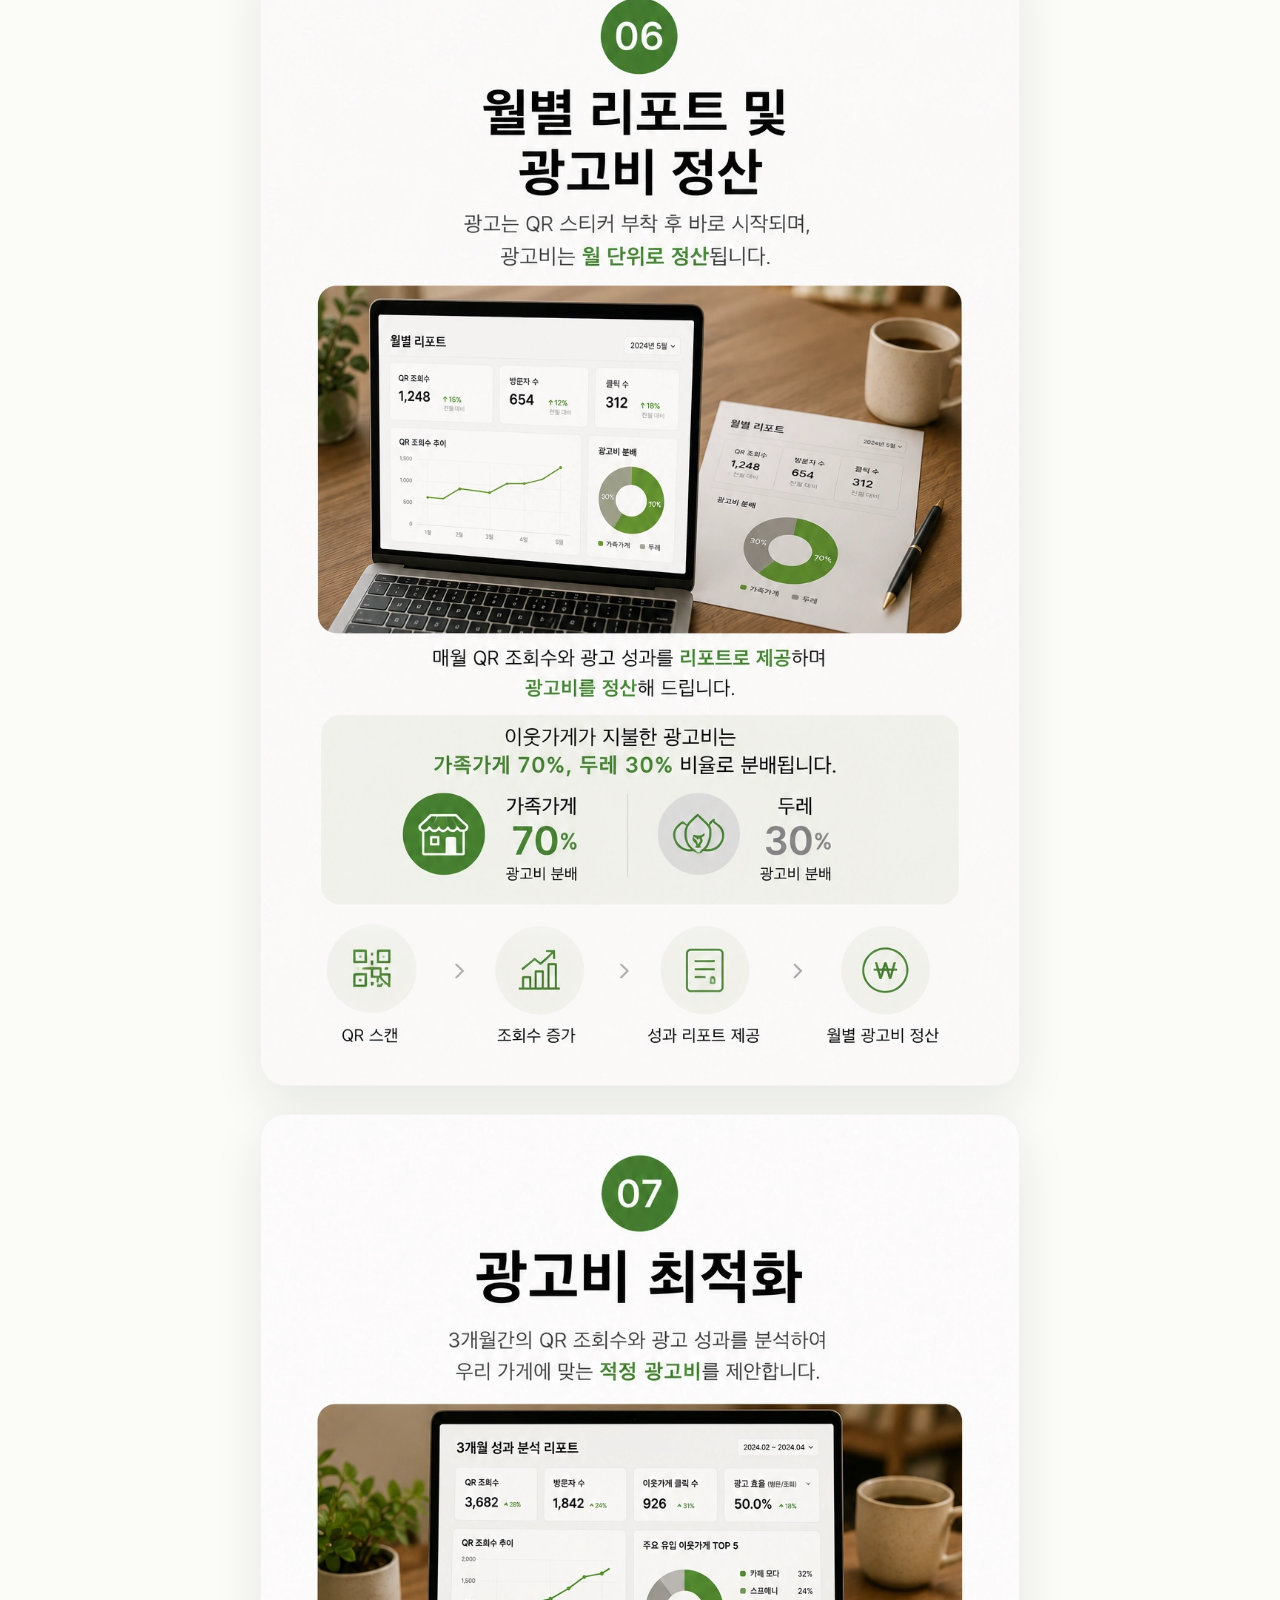
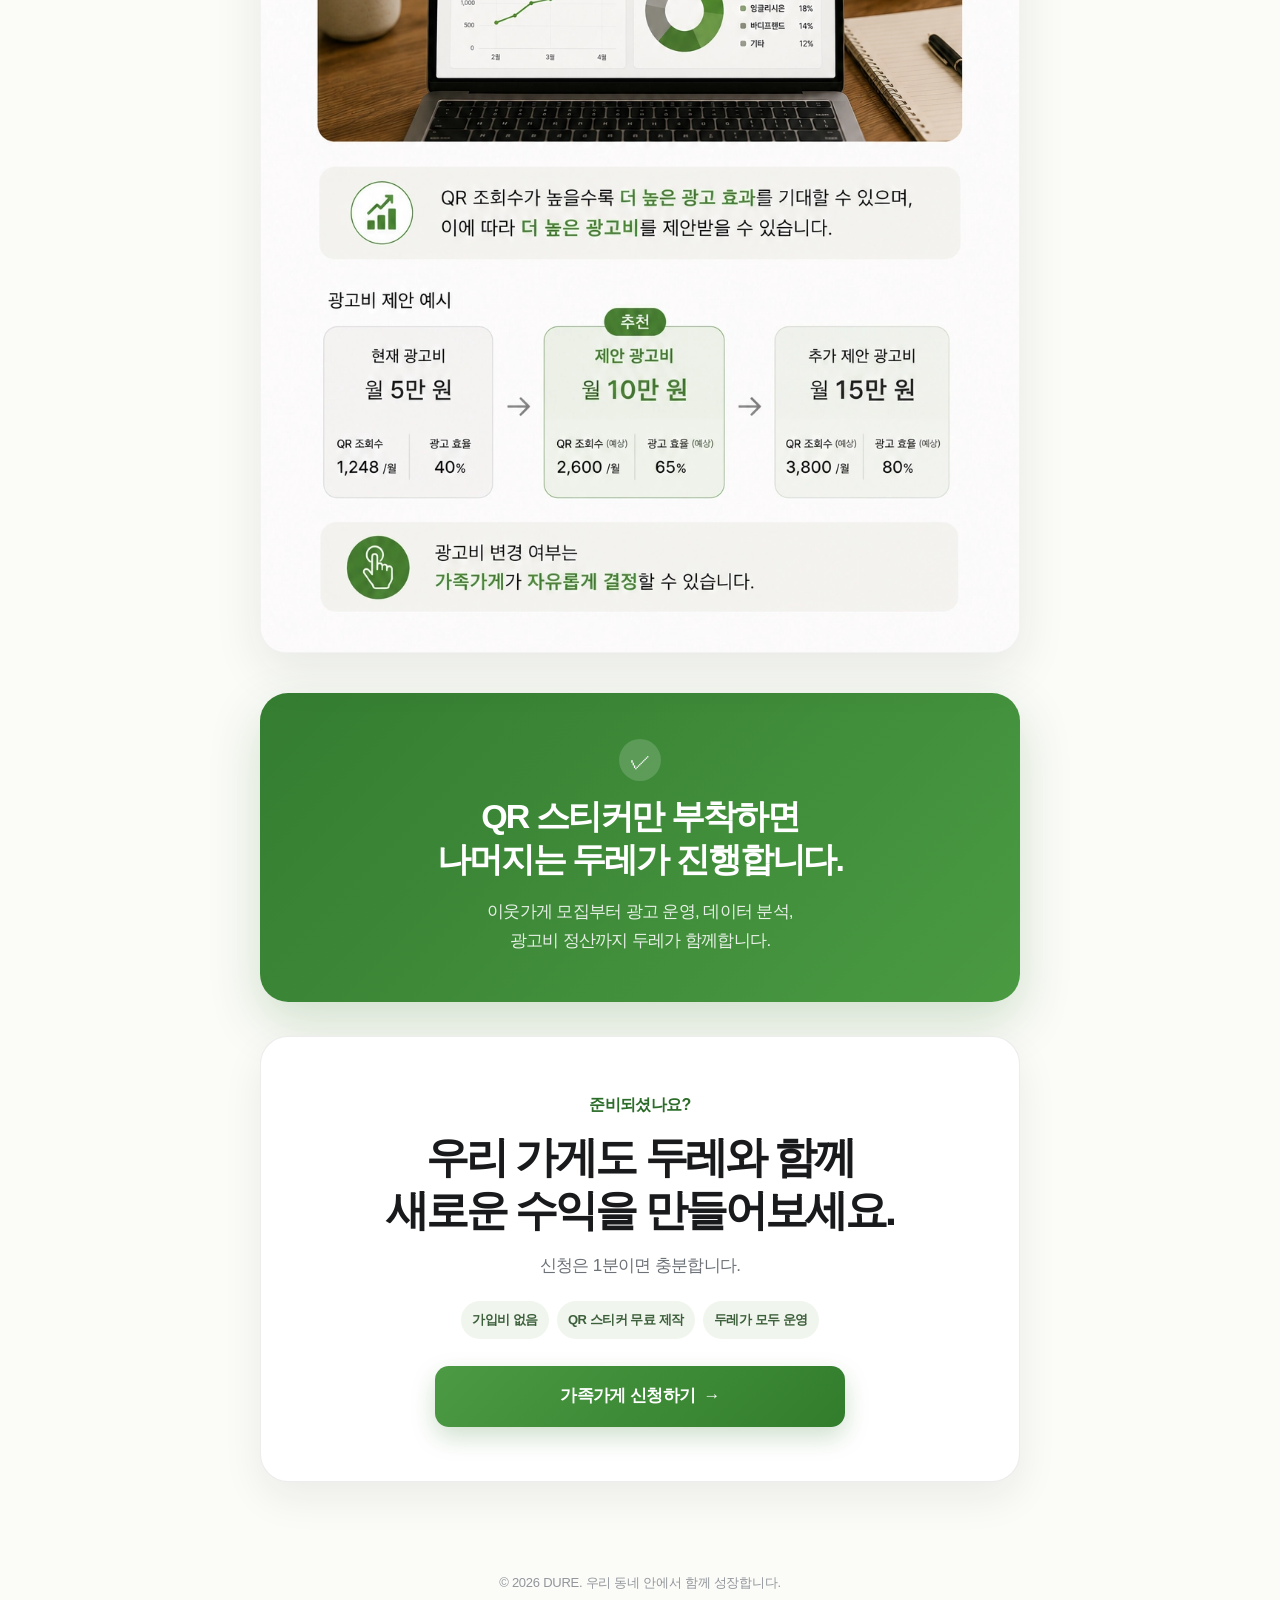
==== commit 8cd19395: "Add files via upload refactor: componentize shared header and footer" ====
--- a/family-application/index.html
+++ b/family-application/index.html
@@ -6,16 +6,9 @@
 <meta content="width=device-width, initial-scale=1" name="viewport"/>
 <meta content="두레 가족가게 참여 절차 안내 및 신청 페이지" name="description"/>
 <title>두레 | 가족가게 신청</title>
-
 <link href="../assets/css/tokens.css" rel="stylesheet"/><link href="../assets/css/base.css" rel="stylesheet"/><link href="../assets/css/components.css" rel="stylesheet"/><link href="../assets/css/pages/family-application.css" rel="stylesheet"/></head>
 <body>
-<header class="topbar">
-<a aria-label="두레 가족가게 안내 처음으로" class="brand" href="#top">
-<span aria-hidden="true" class="brand-mark"></span>
-<span class="brand-text">두레 <small>가족가게</small></span>
-</a>
-<a class="top-cta" href="#apply">신청하기 <span aria-hidden="true">→</span></a>
-</header>
+<dure-header data-variant="application"></dure-header>
 <main class="container" id="top">
 <section aria-labelledby="page-title" class="hero">
 <p class="eyebrow">두레 가족가게 참여 안내</p>
@@ -65,6 +58,6 @@
 </a>
 </section>
 </main>
-<footer>© DURE. 우리 동네 안에서 함께 성장합니다.</footer>
-<script defer="True" src="../assets/js/common.js"></script></body>
+<dure-footer data-variant="application"></dure-footer>
+<script defer="True" src="../assets/js/components.js"></script><script defer="True" src="../assets/js/common.js"></script></body>
 </html>
--- a/assets/css/components.css
+++ b/assets/css/components.css
@@ -185,3 +185,37 @@
   .dure-grid--2 { grid-template-columns: 1fr; }
   .dure-button--mobile-full { width: 100%; }
 }
+
+
+/* Shared Header & Footer custom elements */
+dure-header,
+dure-footer {
+  display: block;
+}
+
+.header__actions {
+  display: flex;
+  align-items: center;
+  gap: var(--space-2);
+}
+
+@media (max-width: 860px) {
+  .header .nav {
+    display: none;
+  }
+}
+
+@media (max-width: 560px) {
+  .header__inner {
+    gap: var(--space-3);
+  }
+
+  .header__actions .button:not(.button--primary) {
+    display: none;
+  }
+
+  .header__actions .button {
+    min-height: 40px;
+    padding-inline: var(--space-4);
+  }
+}
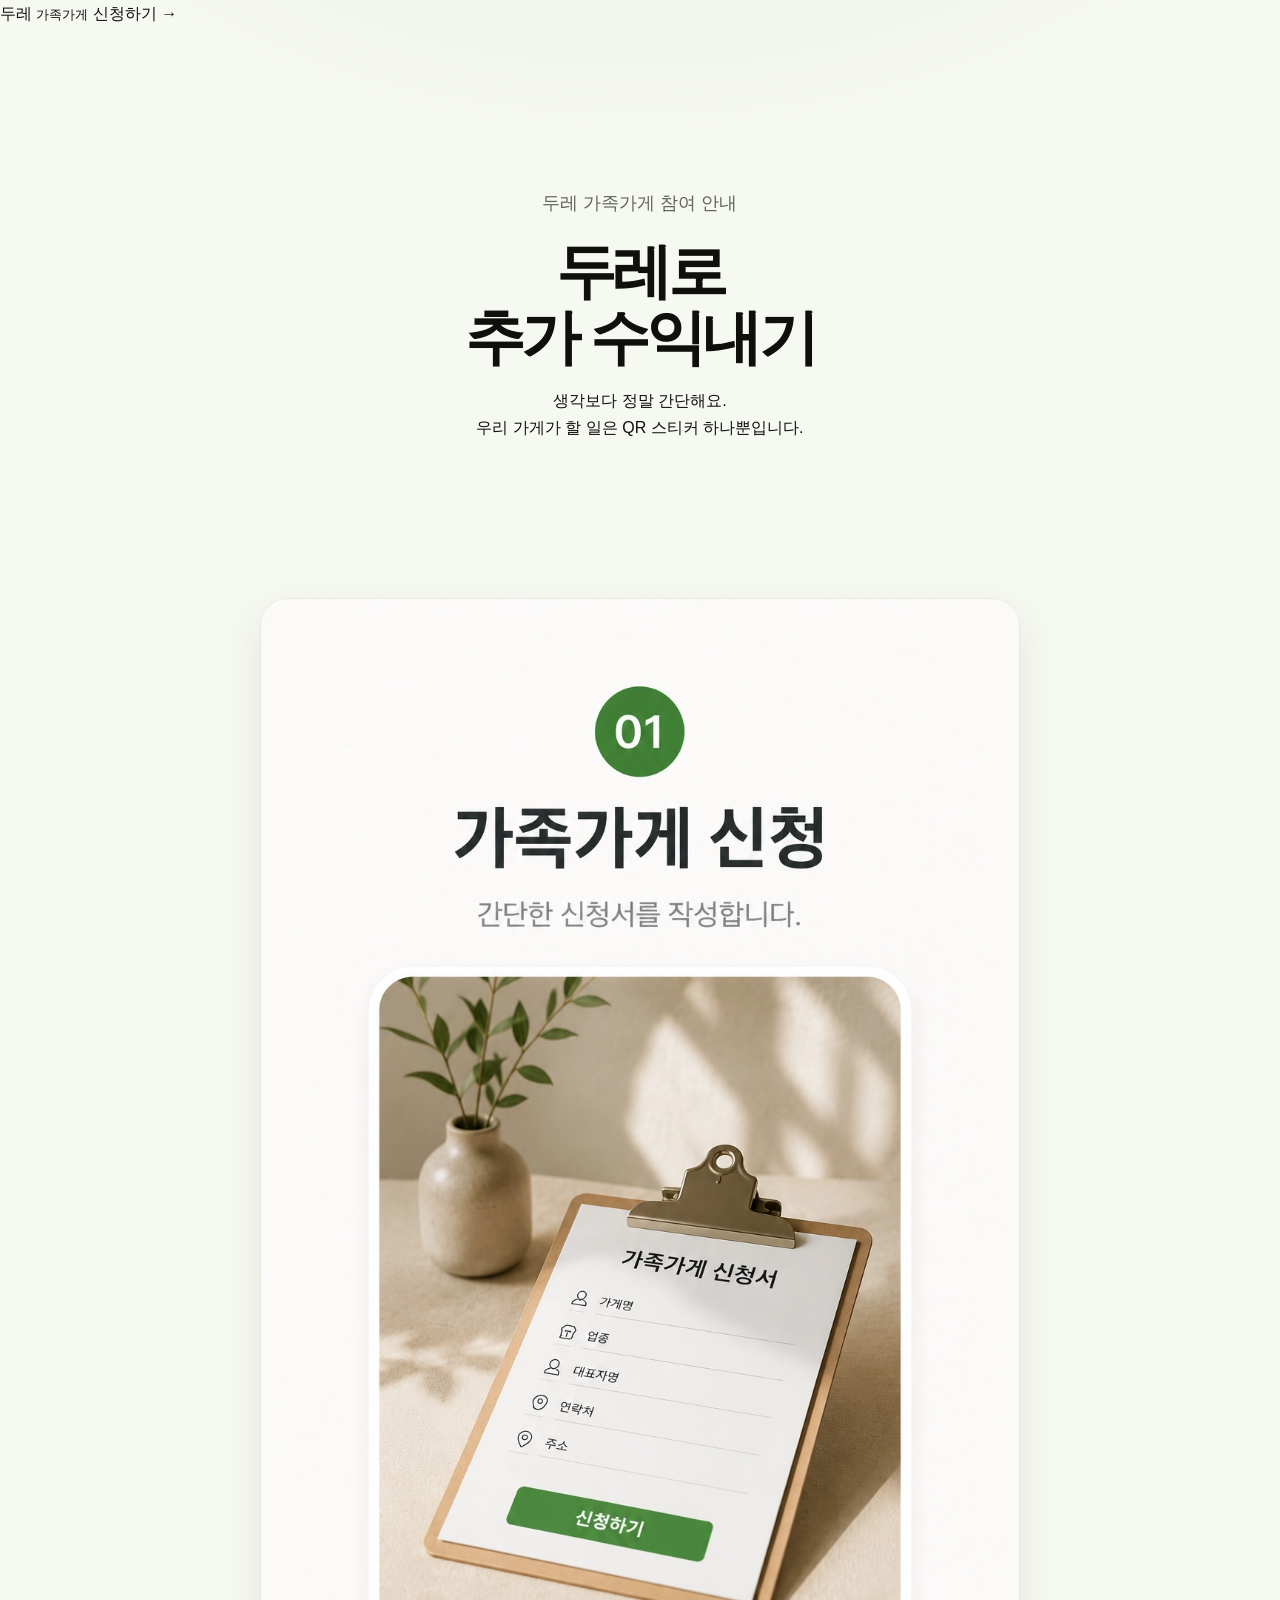
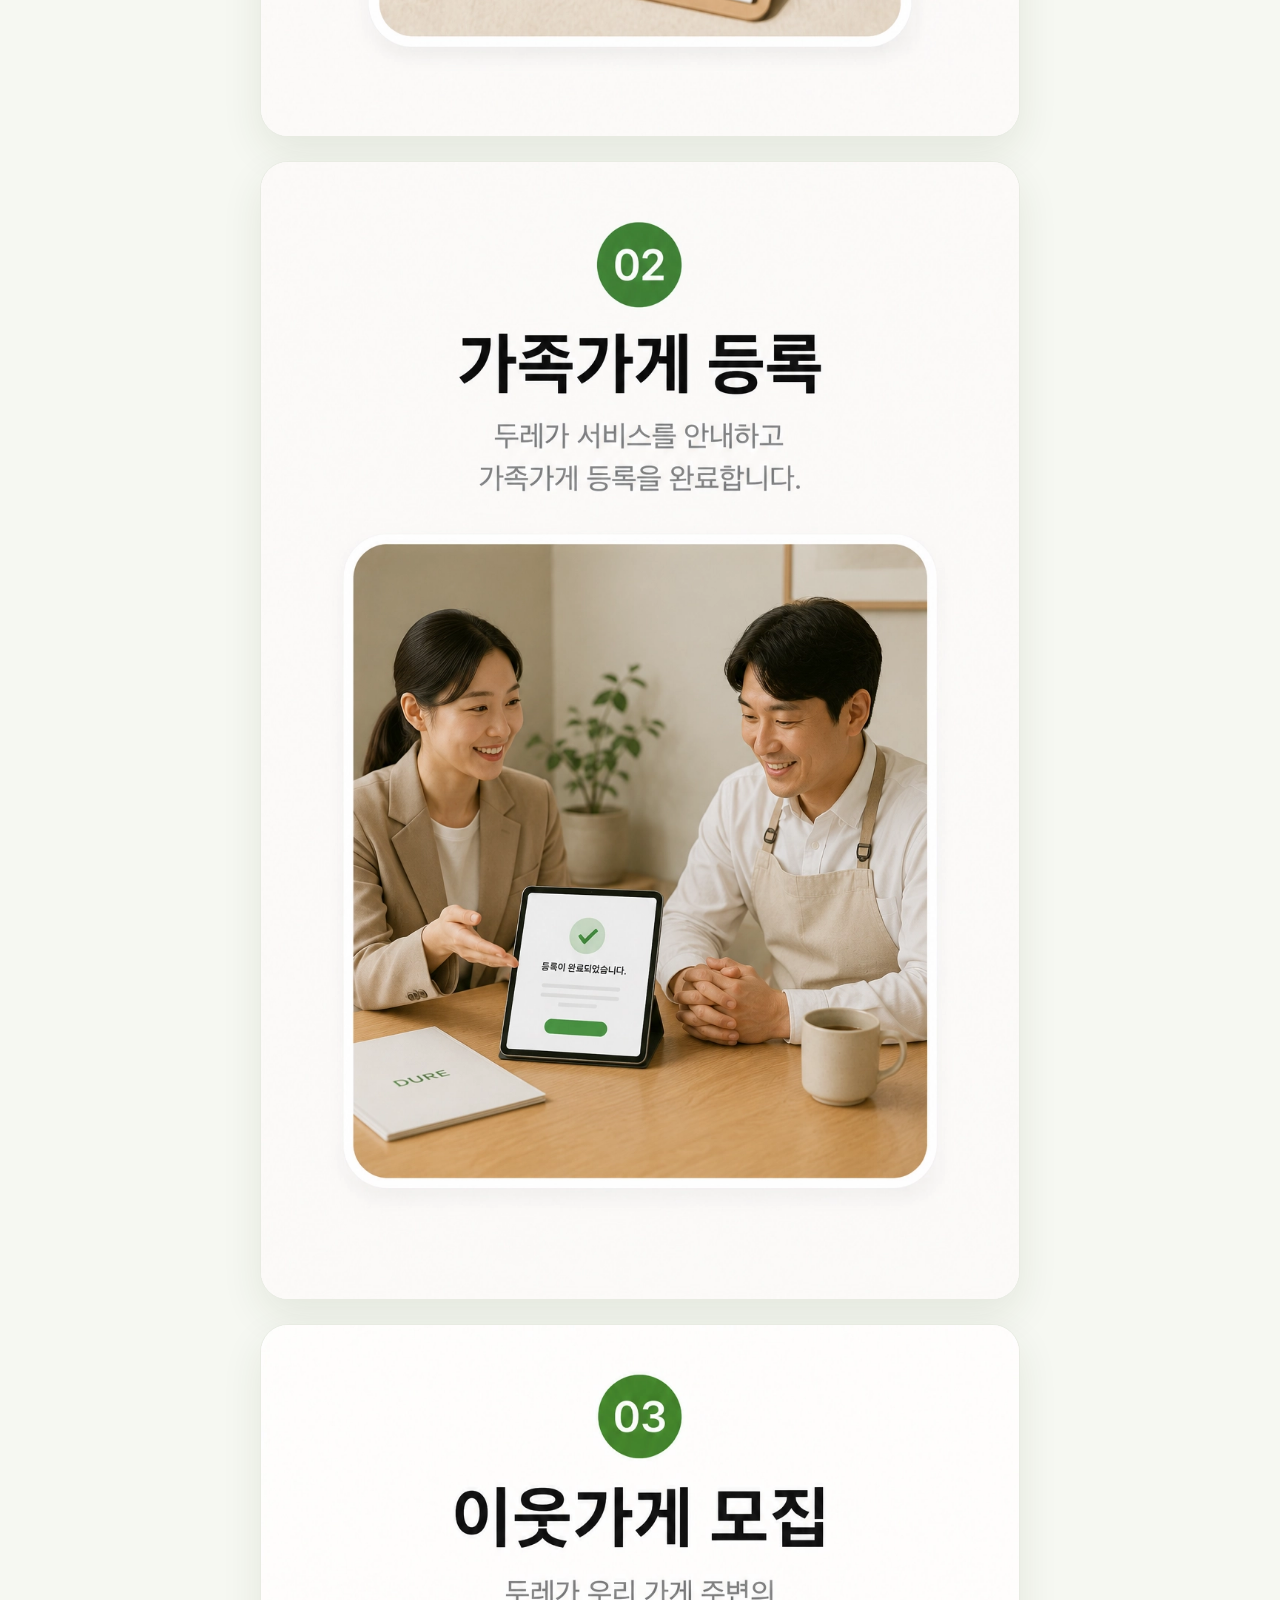
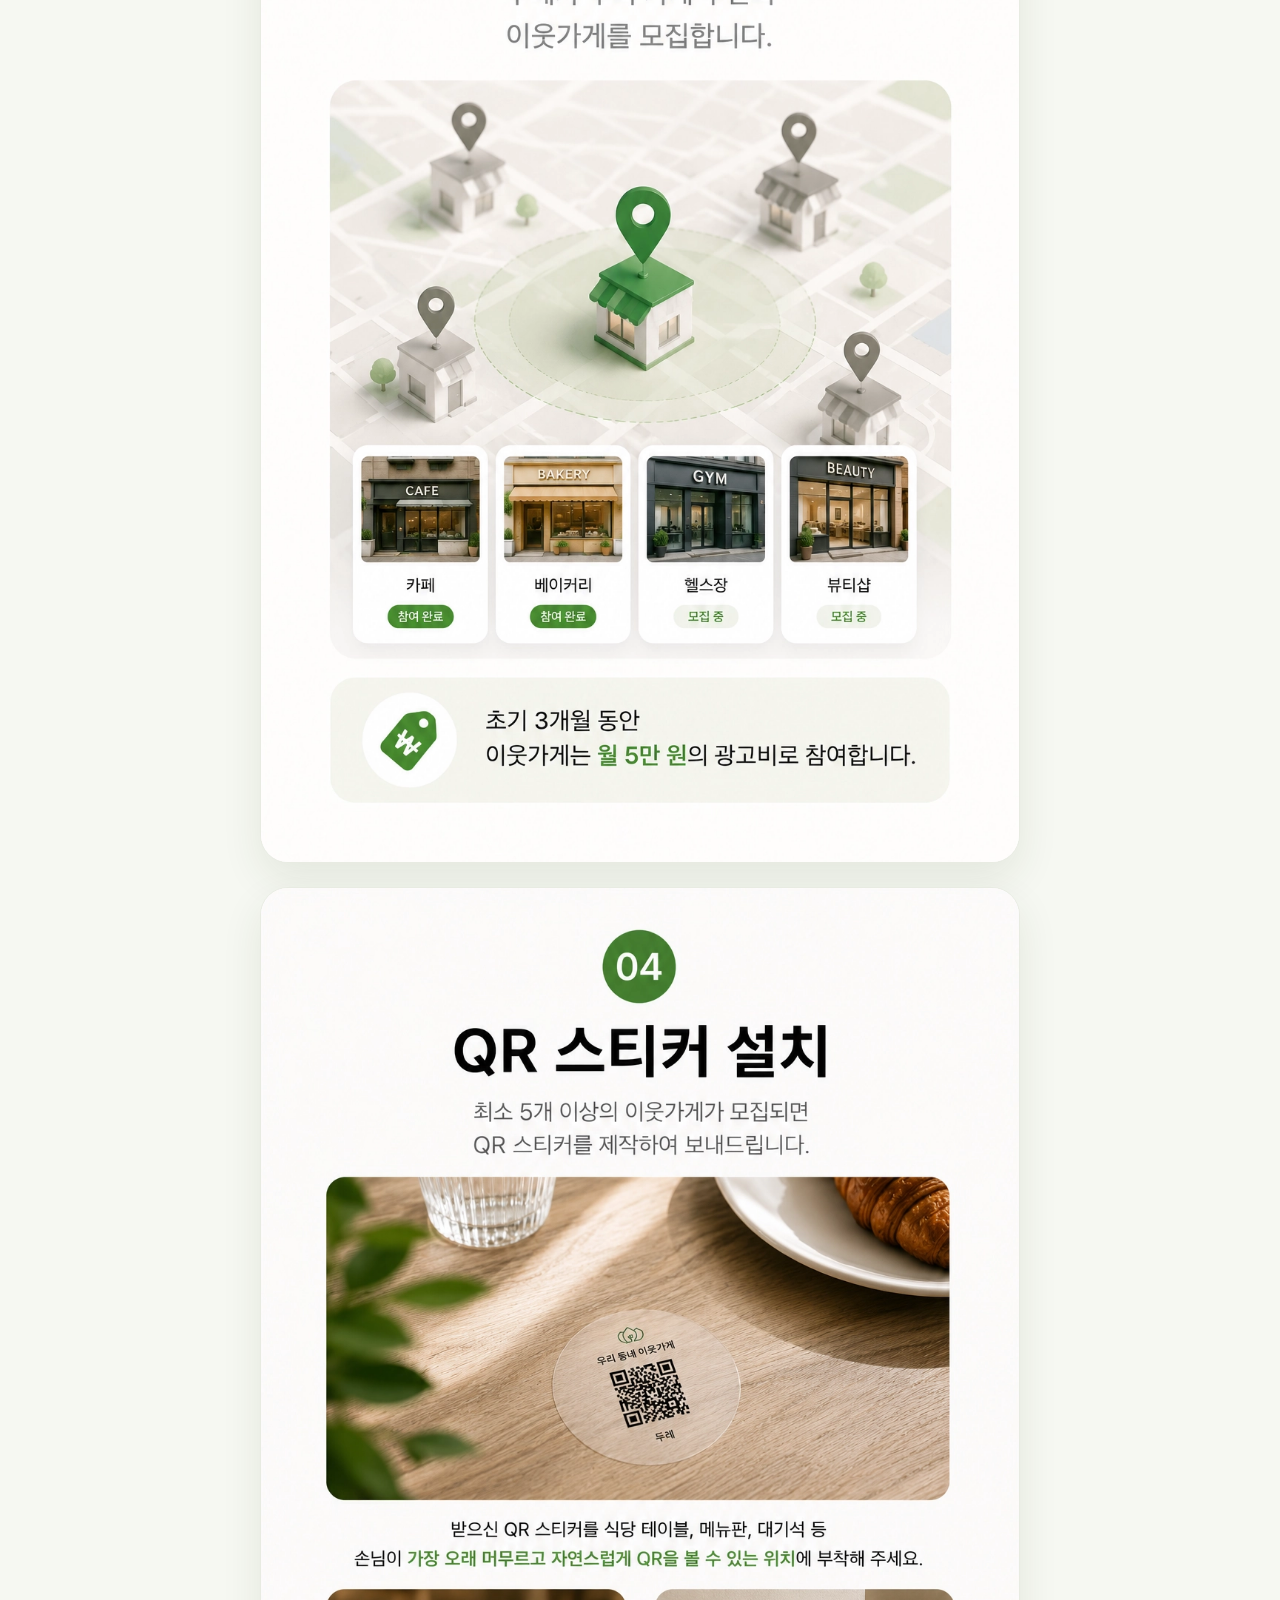
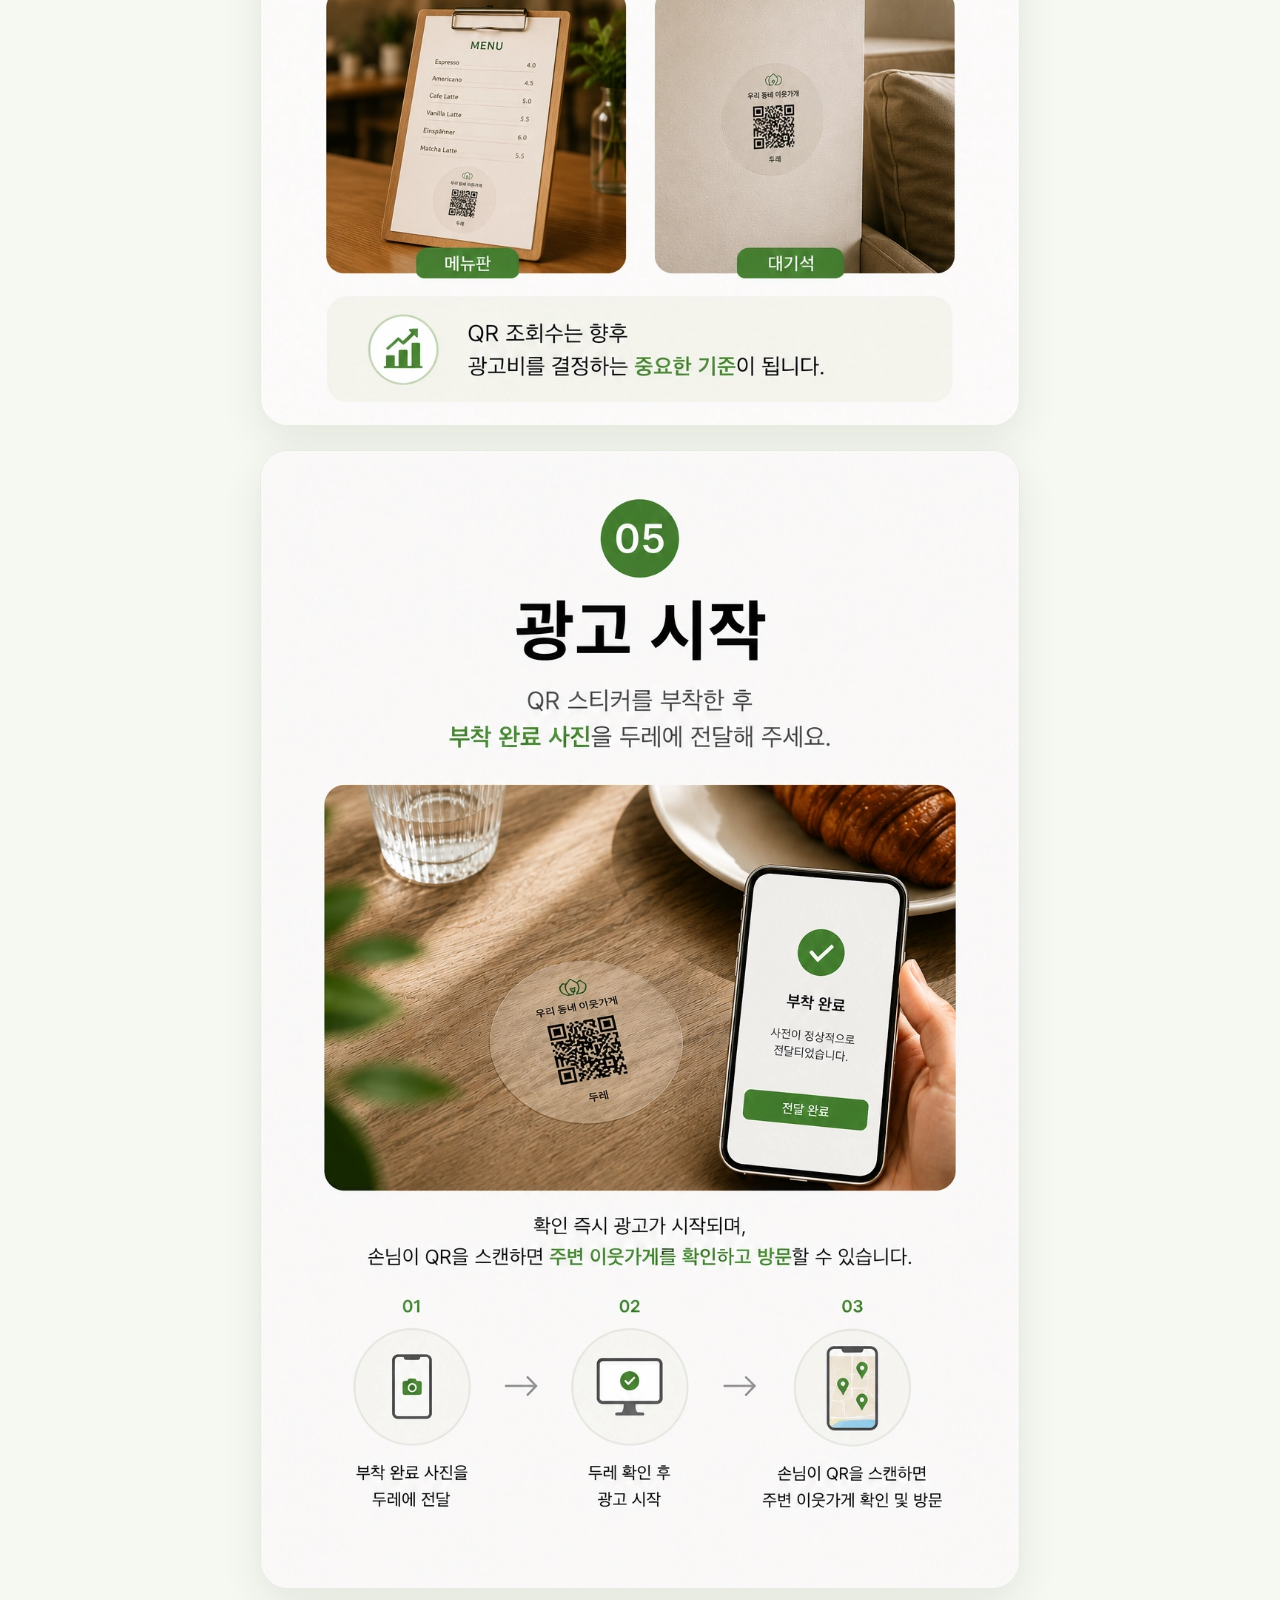
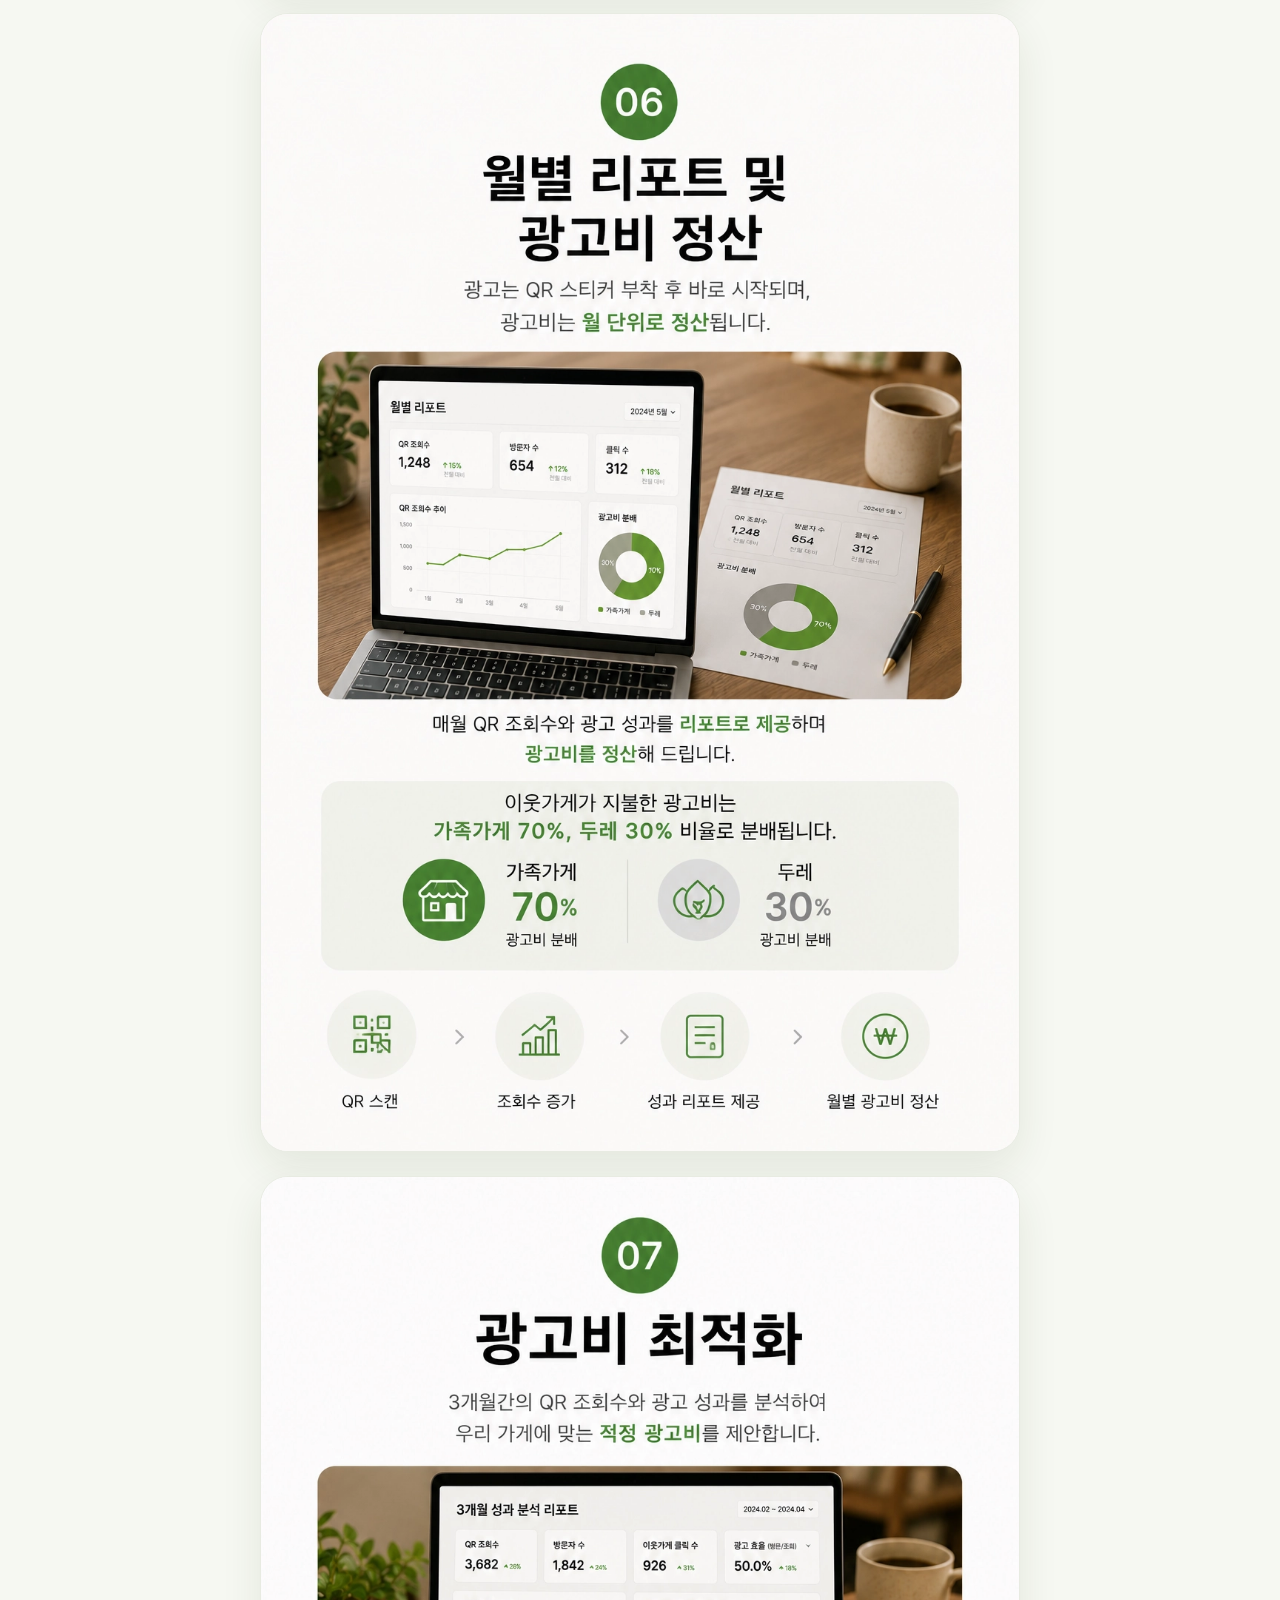
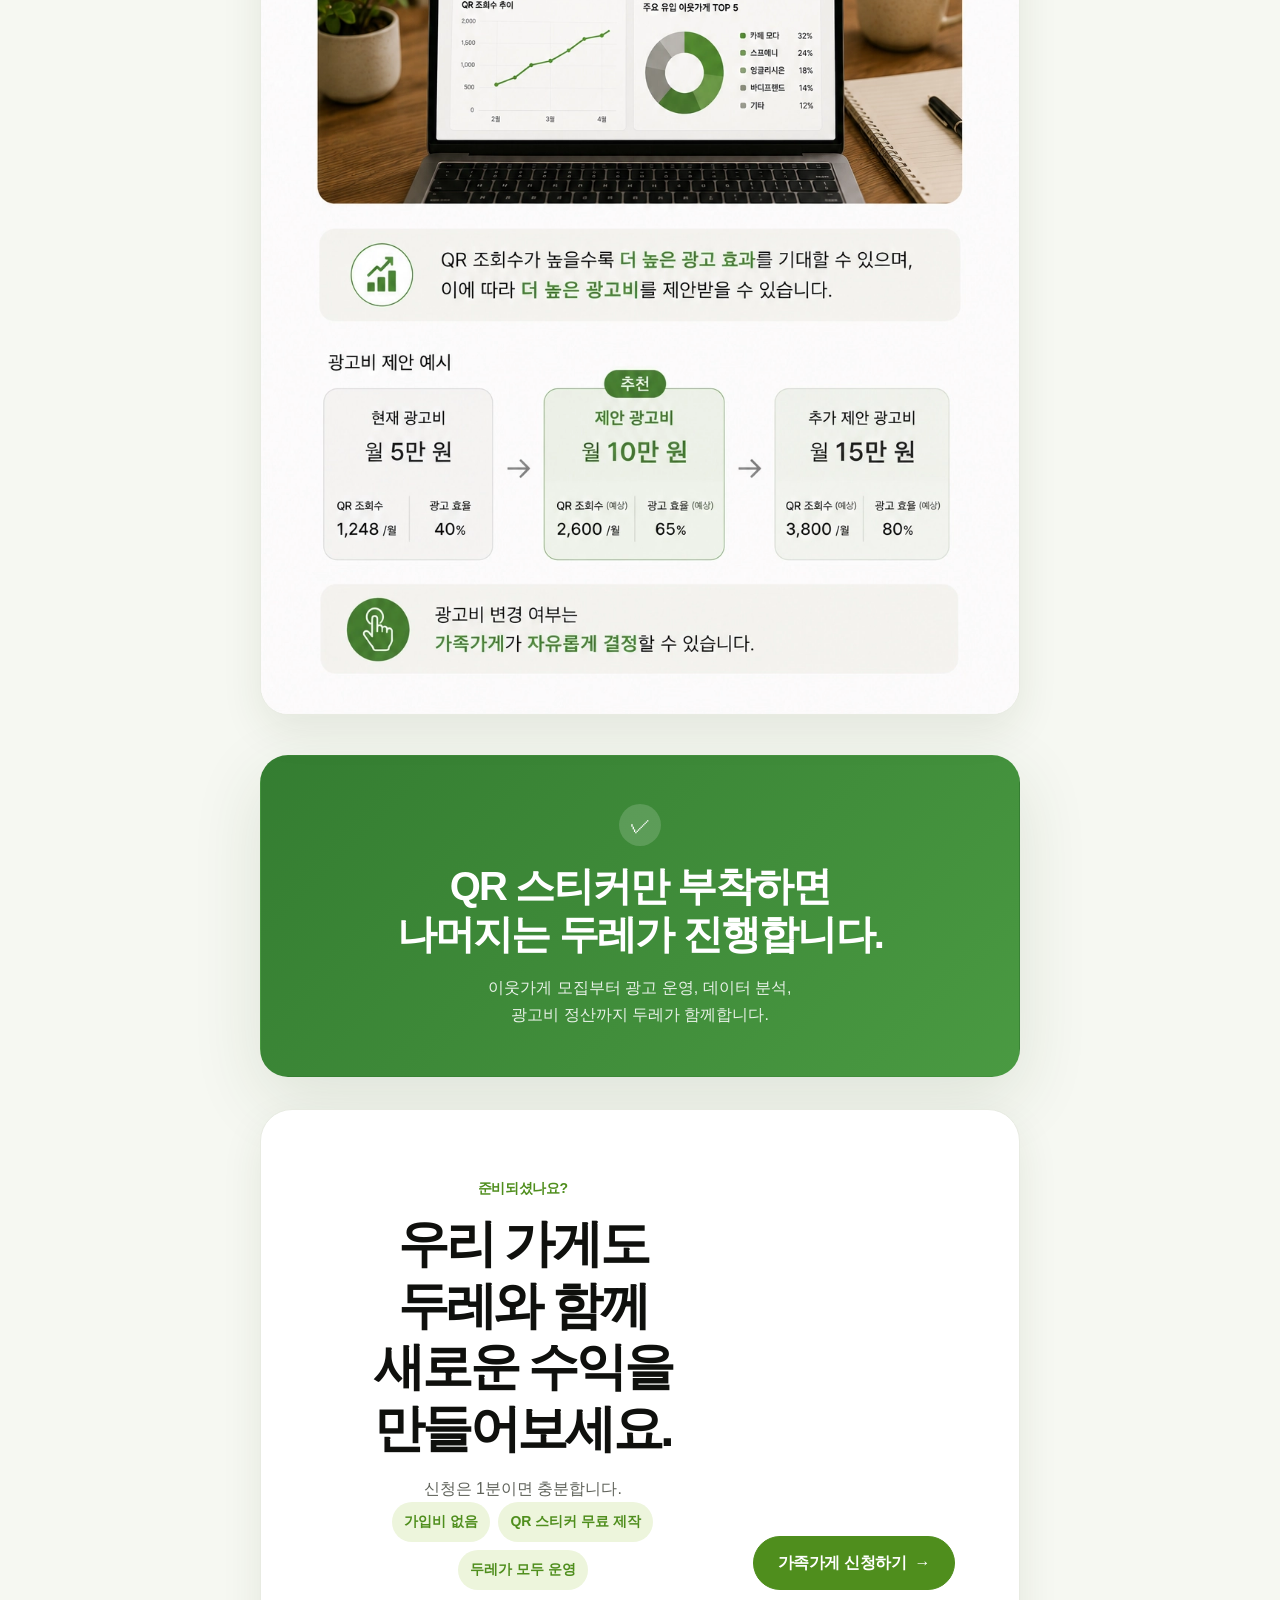
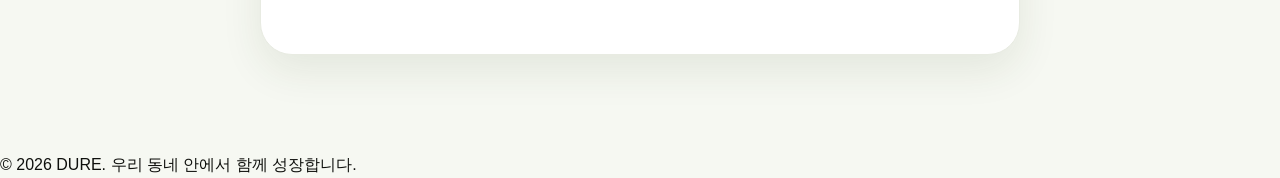
==== commit 16f2a6b5: "Add files via upload refactor: complete full site layout system migration" ====
--- a/family-application/index.html
+++ b/family-application/index.html
@@ -6,57 +6,51 @@
 <meta content="width=device-width, initial-scale=1" name="viewport"/>
 <meta content="두레 가족가게 참여 절차 안내 및 신청 페이지" name="description"/>
 <title>두레 | 가족가게 신청</title>
-<link href="../assets/css/tokens.css" rel="stylesheet"/><link href="../assets/css/base.css" rel="stylesheet"/><link href="../assets/css/components.css" rel="stylesheet"/><link href="../assets/css/pages/family-application.css" rel="stylesheet"/></head>
-<body>
+<link href="../assets/css/tokens.css" rel="stylesheet"/><link href="../assets/css/base.css" rel="stylesheet"/><link href="../assets/css/components.css" rel="stylesheet"/><link href="../assets/css/layout.css" rel="stylesheet"/><link href="../assets/css/pages/family-application.css" rel="stylesheet"/></head>
+<body class="page-application">
 <dure-header data-variant="application"></dure-header>
-<main class="container" id="top">
-<section aria-labelledby="page-title" class="hero">
-<p class="eyebrow">두레 가족가게 참여 안내</p>
-<h1 id="page-title">두레로<br/>추가 수익내기</h1>
+<main class="dure-container dure-container--sm application-main" id="top">
+<section aria-labelledby="page-title" class="dure-section dure-section--hero application-hero">
+<p class="dure-body-lg application-hero__lead">두레 가족가게 참여 안내</p>
+<h1 class="dure-display application-hero__title" id="page-title">두레로<br/>추가 수익내기</h1>
 <p>생각보다 정말 간단해요.<br/>우리 가게가 할 일은 QR 스티커 하나뿐입니다.</p>
 <div aria-hidden="true" class="intro-line"></div>
 </section>
-<section aria-label="가족가게 참여 절차" class="steps">
-<figure aria-label="01 · 가족가게 신청" class="step-card reveal">
+<section aria-label="가족가게 참여 절차" class="dure-stack dure-stack--6 application-steps">
+<figure aria-label="01 · 가족가게 신청" class="dure-card application-step-card reveal">
 <img alt="01 · 가족가게 신청" decoding="async" loading="lazy" src="../assets/images/application-01-a44e7e477332.png"/>
 </figure>
-<figure aria-label="02 · 가족가게 등록" class="step-card reveal">
+<figure aria-label="02 · 가족가게 등록" class="dure-card application-step-card reveal">
 <img alt="02 · 가족가게 등록" decoding="async" loading="lazy" src="../assets/images/application-02-86570e06d4fd.png"/>
 </figure>
-<figure aria-label="03 · 이웃가게 모집" class="step-card reveal">
+<figure aria-label="03 · 이웃가게 모집" class="dure-card application-step-card reveal">
 <img alt="03 · 이웃가게 모집" decoding="async" loading="lazy" src="../assets/images/application-03-f1f30dbcbdaf.png"/>
 </figure>
-<figure aria-label="04 · QR 스티커 설치" class="step-card reveal">
+<figure aria-label="04 · QR 스티커 설치" class="dure-card application-step-card reveal">
 <img alt="04 · QR 스티커 설치" decoding="async" loading="lazy" src="../assets/images/application-04-2f59f869f4d9.png"/>
 </figure>
-<figure aria-label="05 · 광고 시작" class="step-card reveal">
+<figure aria-label="05 · 광고 시작" class="dure-card application-step-card reveal">
 <img alt="05 · 광고 시작" decoding="async" loading="lazy" src="../assets/images/application-05-c1abe764803a.png"/>
 </figure>
-<figure aria-label="06 · 월별 리포트 및 광고비 정산" class="step-card reveal">
+<figure aria-label="06 · 월별 리포트 및 광고비 정산" class="dure-card application-step-card reveal">
 <img alt="06 · 월별 리포트 및 광고비 정산" decoding="async" loading="lazy" src="../assets/images/application-06-ff18559d1bd0.png"/>
 </figure>
-<figure aria-label="07 · 광고비 최적화" class="step-card reveal">
+<figure aria-label="07 · 광고비 최적화" class="dure-card application-step-card reveal">
 <img alt="07 · 광고비 최적화" decoding="async" loading="lazy" src="../assets/images/application-07-20bcc5d174d8.png"/>
 </figure>
 </section>
-<section aria-labelledby="support-title" class="support">
+<section aria-labelledby="support-title" class="dure-surface dure-surface--dark application-support">
 <div aria-hidden="true" class="badge">✓</div>
-<h2 id="support-title">QR 스티커만 부착하면<br/>나머지는 두레가 진행합니다.</h2>
-<p>이웃가게 모집부터 광고 운영, 데이터 분석,<br class="desktop-break"/> 광고비 정산까지 두레가 함께합니다.</p>
+<h2 class="dure-heading-2" id="support-title">QR 스티커만 부착하면<br/>나머지는 두레가 진행합니다.</h2>
+<p class="application-support__description">이웃가게 모집부터 광고 운영, 데이터 분석,<br class="desktop-break"/> 광고비 정산까지 두레가 함께합니다.</p>
 </section>
-<section aria-labelledby="apply-title" class="cta" id="apply">
-<p class="kicker">준비되셨나요?</p>
-<h2 id="apply-title">우리 가게도 두레와 함께<br/>새로운 수익을 만들어보세요.</h2>
-<p class="desc">신청은 1분이면 충분합니다.</p>
-<div aria-label="참여 혜택" class="benefits">
+<section aria-labelledby="apply-title" class="dure-cta dure-cta--light application-cta" id="apply"><div><span class="dure-cta__label">준비되셨나요?</span><h2 class="dure-cta__title" id="apply-title">우리 가게도 두레와 함께<br/>새로운 수익을 만들어보세요.</h2><p class="dure-cta__description">신청은 1분이면 충분합니다.</p><div aria-label="참여 혜택" class="dure-inline dure-inline--center dure-inline--2 application-benefits">
 <span>가입비 없음</span>
 <span>QR 스티커 무료 제작</span>
 <span>두레가 모두 운영</span>
-</div>
-<a class="primary-cta" href="https://docs.google.com/forms/d/e/1FAIpQLSc8ESewxlOFvrTrXUH-u_CGCoiwtmPp2Gay768h1VR5CcixSQ/viewform?usp=publish-editor" rel="noopener noreferrer" target="_blank">
+</div></div><div class="dure-cta__actions"><a class="dure-button dure-button--primary dure-button--lg dure-button--mobile-full" href="https://docs.google.com/forms/d/e/1FAIpQLSc8ESewxlOFvrTrXUH-u_CGCoiwtmPp2Gay768h1VR5CcixSQ/viewform?usp=publish-editor" rel="noopener noreferrer" target="_blank">
         가족가게 신청하기 <span aria-hidden="true">→</span>
-</a>
-</section>
+</a></div></section>
 </main>
 <dure-footer data-variant="application"></dure-footer>
 <script defer="True" src="../assets/js/components.js"></script><script defer="True" src="../assets/js/common.js"></script></body>
--- a/assets/css/components.css
+++ b/assets/css/components.css
@@ -219,3 +219,25 @@
     padding-inline: var(--space-4);
   }
 }
+
+.dure-site-footer {
+  padding-block: var(--space-8) var(--space-10);
+  border-top: 1px solid var(--color-border);
+  background: var(--color-surface);
+}
+
+.dure-site-footer__inner {
+  display: flex;
+  align-items: center;
+  justify-content: space-between;
+  gap: var(--space-5);
+  color: var(--color-text-muted);
+  font-size: var(--text-sm);
+}
+
+@media (max-width: 560px) {
+  .dure-site-footer__inner {
+    flex-direction: column;
+    align-items: flex-start;
+  }
+}
--- a/assets/css/layout.css
+++ b/assets/css/layout.css
@@ -0,0 +1,344 @@
+/* DURE Layout Component System v1.0 */
+
+/* Container */
+.dure-container {
+  width: min(calc(100% - (var(--page-gutter) * 2)), var(--container-xl));
+  margin-inline: auto;
+}
+
+.dure-container--sm { max-width: var(--container-sm); }
+.dure-container--md { max-width: var(--container-md); }
+.dure-container--lg { max-width: var(--container-lg); }
+.dure-container--full { max-width: none; }
+
+/* Section */
+.dure-section {
+  position: relative;
+  padding-block: clamp(var(--space-16), 8vw, var(--space-32));
+}
+
+.dure-section--compact {
+  padding-block: clamp(var(--space-10), 5vw, var(--space-20));
+}
+
+.dure-section--hero {
+  padding-block: clamp(var(--space-20), 11vw, 9rem);
+}
+
+.dure-section--soft {
+  background: var(--color-surface-soft);
+}
+
+.dure-section--dark {
+  color: #fff;
+  background:
+    radial-gradient(circle at 82% 12%, rgba(197, 236, 116, .22), transparent 20rem),
+    linear-gradient(135deg, #111811 0%, #1a2a14 58%, #35541d 100%);
+}
+
+.dure-section--bordered {
+  border-top: 1px solid var(--color-border);
+  border-bottom: 1px solid var(--color-border);
+}
+
+/* Stack */
+.dure-stack {
+  display: flex;
+  flex-direction: column;
+}
+
+.dure-stack--1 { gap: var(--space-1); }
+.dure-stack--2 { gap: var(--space-2); }
+.dure-stack--3 { gap: var(--space-3); }
+.dure-stack--4 { gap: var(--space-4); }
+.dure-stack--5 { gap: var(--space-5); }
+.dure-stack--6 { gap: var(--space-6); }
+.dure-stack--8 { gap: var(--space-8); }
+.dure-stack--10 { gap: var(--space-10); }
+.dure-stack--12 { gap: var(--space-12); }
+.dure-stack--16 { gap: var(--space-16); }
+
+/* Inline */
+.dure-inline {
+  display: flex;
+  align-items: center;
+  flex-wrap: wrap;
+}
+
+.dure-inline--start { justify-content: flex-start; }
+.dure-inline--center { justify-content: center; }
+.dure-inline--between { justify-content: space-between; }
+.dure-inline--end { justify-content: flex-end; }
+
+.dure-inline--2 { gap: var(--space-2); }
+.dure-inline--3 { gap: var(--space-3); }
+.dure-inline--4 { gap: var(--space-4); }
+.dure-inline--6 { gap: var(--space-6); }
+
+/* Grid */
+.dure-grid {
+  display: grid;
+  gap: var(--space-6);
+}
+
+.dure-grid--2 { grid-template-columns: repeat(2, minmax(0, 1fr)); }
+.dure-grid--3 { grid-template-columns: repeat(3, minmax(0, 1fr)); }
+.dure-grid--4 { grid-template-columns: repeat(4, minmax(0, 1fr)); }
+
+.dure-grid--auto-sm {
+  grid-template-columns: repeat(auto-fit, minmax(min(100%, 220px), 1fr));
+}
+
+.dure-grid--auto-md {
+  grid-template-columns: repeat(auto-fit, minmax(min(100%, 280px), 1fr));
+}
+
+.dure-grid--auto-lg {
+  grid-template-columns: repeat(auto-fit, minmax(min(100%, 360px), 1fr));
+}
+
+/* Split Layout */
+.dure-split {
+  display: grid;
+  grid-template-columns: minmax(0, 1fr) minmax(320px, .72fr);
+  gap: clamp(var(--space-8), 7vw, var(--space-24));
+  align-items: center;
+}
+
+.dure-split--reverse {
+  grid-template-columns: minmax(320px, .72fr) minmax(0, 1fr);
+}
+
+.dure-split--top {
+  align-items: start;
+}
+
+.dure-split--wide {
+  grid-template-columns: minmax(0, 1.2fr) minmax(320px, .8fr);
+}
+
+/* Hero */
+.dure-hero {
+  display: grid;
+  grid-template-columns: minmax(0, 1fr) minmax(320px, .72fr);
+  gap: clamp(var(--space-10), 8vw, var(--space-24));
+  align-items: end;
+}
+
+.dure-hero--centered {
+  display: block;
+  max-width: 900px;
+  margin-inline: auto;
+  text-align: center;
+}
+
+.dure-hero__content {
+  min-width: 0;
+}
+
+.dure-hero__lead {
+  max-width: 640px;
+  margin-top: var(--space-6);
+  color: var(--color-text-secondary);
+  font-size: var(--text-lg);
+  line-height: var(--leading-body);
+  letter-spacing: var(--tracking-body);
+}
+
+.dure-hero--centered .dure-hero__lead {
+  margin-inline: auto;
+}
+
+.dure-hero__actions {
+  display: flex;
+  flex-wrap: wrap;
+  gap: var(--space-3);
+  margin-top: var(--space-8);
+}
+
+.dure-hero--centered .dure-hero__actions {
+  justify-content: center;
+}
+
+.dure-hero__aside {
+  padding: clamp(var(--space-6), 3vw, var(--space-10));
+  border: 1px solid var(--color-border);
+  border-radius: var(--radius-lg);
+  background: rgba(255,255,255,.88);
+  box-shadow: var(--shadow-md);
+}
+
+/* Section Heading */
+.dure-section-head {
+  display: flex;
+  align-items: end;
+  justify-content: space-between;
+  gap: var(--space-8);
+  margin-bottom: clamp(var(--space-6), 4vw, var(--space-10));
+}
+
+.dure-section-head__copy {
+  max-width: 720px;
+}
+
+.dure-section-head__description {
+  max-width: 430px;
+  margin: 0;
+  color: var(--color-text-secondary);
+  font-size: var(--text-md);
+  line-height: var(--leading-body);
+}
+
+/* CTA */
+.dure-cta {
+  display: grid;
+  grid-template-columns: minmax(0, 1fr) auto;
+  gap: var(--space-8);
+  align-items: end;
+  padding: clamp(var(--space-8), 5vw, var(--space-16));
+  border-radius: var(--radius-xl);
+  background:
+    radial-gradient(circle at 84% 18%, rgba(208,239,137,.55), transparent 19rem),
+    linear-gradient(132deg, #101710 0%, #1b2d13 58%, #3c601e 100%);
+  color: #fff;
+  box-shadow: var(--shadow-xl);
+}
+
+.dure-cta--light {
+  color: var(--color-text);
+  border: 1px solid var(--color-border);
+  background: var(--color-surface);
+  box-shadow: var(--shadow-md);
+}
+
+.dure-cta__label {
+  color: #bfe671;
+  font-size: var(--text-sm);
+  font-weight: var(--weight-extrabold);
+  letter-spacing: var(--tracking-body);
+}
+
+.dure-cta--light .dure-cta__label {
+  color: var(--color-primary);
+}
+
+.dure-cta__title {
+  margin: var(--space-3) 0 0;
+  max-width: 720px;
+  font-size: clamp(2rem, 4vw, 3.3rem);
+  line-height: var(--leading-heading);
+  letter-spacing: var(--tracking-tight);
+}
+
+.dure-cta__description {
+  max-width: 640px;
+  margin: var(--space-4) 0 0;
+  color: rgba(255,255,255,.76);
+}
+
+.dure-cta--light .dure-cta__description {
+  color: var(--color-text-secondary);
+}
+
+.dure-cta__actions {
+  display: flex;
+  flex-wrap: wrap;
+  gap: var(--space-3);
+}
+
+/* Media Frame */
+.dure-media {
+  overflow: hidden;
+  border: 1px solid var(--color-border);
+  border-radius: var(--radius-lg);
+  background: var(--color-surface);
+  box-shadow: var(--shadow-md);
+}
+
+.dure-media img,
+.dure-media video {
+  width: 100%;
+  height: 100%;
+  object-fit: cover;
+}
+
+/* Surface */
+.dure-surface {
+  padding: clamp(var(--space-6), 4vw, var(--space-12));
+  border: 1px solid var(--color-border);
+  border-radius: var(--radius-lg);
+  background: var(--color-surface);
+  box-shadow: var(--shadow-sm);
+}
+
+.dure-surface--soft {
+  background: var(--color-surface-soft);
+  box-shadow: none;
+}
+
+.dure-surface--dark {
+  color: #fff;
+  border-color: transparent;
+  background: var(--color-dark-surface);
+  box-shadow: var(--shadow-lg);
+}
+
+/* Divider / Spacer */
+.dure-divider {
+  width: 100%;
+  height: 1px;
+  border: 0;
+  background: var(--color-border);
+}
+
+.dure-spacer--4 { height: var(--space-4); }
+.dure-spacer--8 { height: var(--space-8); }
+.dure-spacer--12 { height: var(--space-12); }
+.dure-spacer--16 { height: var(--space-16); }
+
+/* Responsive */
+@media (max-width: 960px) {
+  .dure-grid--4 { grid-template-columns: repeat(2, minmax(0, 1fr)); }
+
+  .dure-split,
+  .dure-split--reverse,
+  .dure-split--wide,
+  .dure-hero {
+    grid-template-columns: 1fr;
+  }
+
+  .dure-split--reverse > :first-child {
+    order: 2;
+  }
+
+  .dure-cta {
+    grid-template-columns: 1fr;
+    align-items: start;
+  }
+}
+
+@media (max-width: 720px) {
+  .dure-grid--2,
+  .dure-grid--3,
+  .dure-grid--4 {
+    grid-template-columns: 1fr;
+  }
+
+  .dure-section-head {
+    display: block;
+  }
+
+  .dure-section-head__description {
+    margin-top: var(--space-4);
+  }
+
+  .dure-hero__actions,
+  .dure-cta__actions {
+    width: 100%;
+  }
+
+  .dure-hero__actions .dure-button,
+  .dure-cta__actions .dure-button {
+    flex: 1 1 auto;
+  }
+}
--- a/assets/css/pages/family-application.css
+++ b/assets/css/pages/family-application.css
@@ -1,249 +1,104 @@
-:root {
-      --ink: #191a1c;
-      --muted: #6d7278;
-      --brand: #3d8f38;
-      --brand-deep: #2b6c29;
-      --paper: #fbfbf8;
-      --line: rgba(18, 28, 18, .08);
-      --shadow: 0 18px 50px rgba(33, 55, 33, .09);
-    }
-    * { box-sizing: border-box; }
-    html { scroll-behavior: smooth; }
-    body {
-      margin: 0;
-      background:
-        radial-gradient(900px 500px at 50% -220px, rgba(105, 162, 91, .10), transparent 72%),
-        var(--paper);
-      color: var(--ink);
-      font-family: -apple-system, BlinkMacSystemFont, "Apple SD Gothic Neo", "Pretendard", "Noto Sans KR", "Malgun Gothic", sans-serif;
-      -webkit-font-smoothing: antialiased;
-      text-rendering: optimizeLegibility;
-    }
-    a { color: inherit; text-decoration: none; }
-    .topbar {
-      position: sticky;
-      z-index: 10;
-      top: 0;
-      height: 68px;
-      display: flex;
-      align-items: center;
-      justify-content: space-between;
-      padding: 0 24px;
-      background: rgba(251, 251, 248, .84);
-      border-bottom: 1px solid rgba(18, 28, 18, .06);
-      backdrop-filter: blur(14px);
-      -webkit-backdrop-filter: blur(14px);
-    }
-    .brand {
-      display: inline-flex;
-      gap: 9px;
-      align-items: center;
-      font-size: 17px;
-      font-weight: 800;
-      letter-spacing: -0.045em;
-    }
-    .brand-mark {
-      position: relative;
-      width: 22px;
-      height: 22px;
-      border: 2px solid var(--ink);
-      border-radius: 50%;
-    }
-    .brand-mark::before {
-      content: "";
-      position: absolute;
-      width: 7px;
-      height: 7px;
-      left: -4px;
-      top: 50%;
-      transform: translateY(-50%);
-      background: var(--brand);
-      border-radius: 50%;
-      box-shadow: 0 0 0 2px var(--paper);
-    }
-    .brand-text small {
-      margin-left: 6px;
-      color: var(--muted);
-      font-weight: 650;
-      letter-spacing: -0.035em;
-    }
-    .top-cta, .primary-cta {
-      display: inline-flex;
-      align-items: center;
-      justify-content: center;
-      gap: 8px;
-      border: 0;
-      color: #fff;
-      background: linear-gradient(135deg, #4c9a43, #317d2c);
-      font-weight: 800;
-      letter-spacing: -0.035em;
-      box-shadow: 0 10px 24px rgba(54, 125, 46, .24);
-      transition: transform .2s ease, box-shadow .2s ease;
-    }
-    .top-cta { border-radius: 10px; padding: 11px 15px; font-size: 14px; }
-    .primary-cta { border-radius: 14px; min-height: 58px; padding: 16px 24px; font-size: 17px; width: min(100%, 410px); }
-    .top-cta:hover, .primary-cta:hover { transform: translateY(-2px); box-shadow: 0 14px 28px rgba(54, 125, 46, .31); }
+/* Family application page — page-specific styles only */
+.page-application {
+  background:
+    radial-gradient(900px 500px at 50% -220px, rgba(105,162,91,.10), transparent 72%),
+    var(--color-surface-soft);
+}
 
-    .container { width: min(100% - 40px, 760px); margin: 0 auto; }
-    .hero { padding: 86px 0 56px; text-align: center; }
-    .eyebrow {
-      display: inline-flex;
-      align-items: center;
-      gap: 8px;
-      margin: 0 0 17px;
-      color: var(--brand-deep);
-      font-size: 15px;
-      font-weight: 800;
-      letter-spacing: -0.03em;
-    }
-    .eyebrow::before {
-      content: "";
-      width: 8px;
-      height: 8px;
-      border-radius: 50%;
-      background: var(--brand);
-      box-shadow: 0 0 0 5px rgba(61, 143, 56, .10);
-    }
-    h1 {
-      margin: 0;
-      font-size: clamp(38px, 7vw, 60px);
-      line-height: 1.12;
-      letter-spacing: -0.07em;
-      font-weight: 850;
-    }
-    .hero p {
-      max-width: 430px;
-      margin: 19px auto 0;
-      color: var(--muted);
-      font-size: clamp(17px, 2.8vw, 20px);
-      line-height: 1.65;
-      letter-spacing: -0.045em;
-    }
-    .intro-line {
-      width: 42px;
-      height: 2px;
-      margin: 29px auto 0;
-      background: #92b88d;
-      border-radius: 99px;
-    }
-    .steps { display: grid; gap: 28px; padding-bottom: 32px; }
-    .step-card {
-      margin: 0;
-      overflow: hidden;
-      background: #fff;
-      border: 1px solid rgba(23, 44, 26, .055);
-      border-radius: 26px;
-      box-shadow: var(--shadow);
-    }
-    .step-card img { display: block; width: 100%; height: auto; }
-    .support {
-      margin: 8px auto 34px;
-      padding: clamp(28px, 6vw, 46px);
-      border-radius: 28px;
-      text-align: center;
-      color: #fff;
-      background: linear-gradient(135deg, #347d31, #4a9a42);
-      box-shadow: 0 20px 50px rgba(59, 129, 51, .22);
-    }
-    .support .badge {
-      display: inline-grid;
-      place-items: center;
-      width: 42px;
-      height: 42px;
-      margin-bottom: 14px;
-      border-radius: 50%;
-      background: rgba(255,255,255,.16);
-      font-size: 21px;
-    }
-    .support h2 {
-      margin: 0;
-      font-size: clamp(25px, 5vw, 34px);
-      letter-spacing: -0.06em;
-      line-height: 1.26;
-    }
-    .support p {
-      max-width: 540px;
-      margin: 17px auto 0;
-      color: rgba(255,255,255,.88);
-      font-size: 17px;
-      letter-spacing: -0.04em;
-      line-height: 1.7;
-    }
-    .cta {
-      margin: 0 auto 90px;
-      padding: clamp(32px, 6vw, 54px) clamp(22px, 5vw, 46px);
-      background: #fff;
-      border: 1px solid var(--line);
-      border-radius: 28px;
-      text-align: center;
-      box-shadow: 0 16px 42px rgba(22, 37, 22, .07);
-    }
-    .cta .kicker {
-      margin: 0 0 13px;
-      color: var(--brand-deep);
-      font-size: 16px;
-      font-weight: 800;
-      letter-spacing: -0.04em;
-    }
-    .cta h2 {
-      margin: 0;
-      font-size: clamp(30px, 5.8vw, 43px);
-      line-height: 1.23;
-      letter-spacing: -0.068em;
-    }
-    .cta .desc {
-      margin: 15px auto 7px;
-      color: var(--muted);
-      font-size: 17px;
-      line-height: 1.7;
-      letter-spacing: -0.04em;
-    }
-    .benefits {
-      display: flex;
-      justify-content: center;
-      flex-wrap: wrap;
-      gap: 8px;
-      margin: 20px auto 27px;
-    }
-    .benefits span {
-      padding: 8px 11px;
-      border-radius: 99px;
-      color: #3d5f3b;
-      background: #f0f6ee;
-      font-size: 13px;
-      font-weight: 750;
-      letter-spacing: -0.035em;
-    }
-    footer {
-      padding: 0 20px 37px;
-      color: #92969b;
-      text-align: center;
-      font-size: 13px;
-      letter-spacing: -0.02em;
-    }
-    .reveal { opacity: 0; transform: translateY(18px); animation: rise .55s cubic-bezier(.2,.75,.25,1) forwards; }
-    .step-card:nth-child(1) { animation-delay: .04s; }
-    .step-card:nth-child(2) { animation-delay: .08s; }
-    .step-card:nth-child(3) { animation-delay: .12s; }
-    .step-card:nth-child(4) { animation-delay: .16s; }
-    .step-card:nth-child(5) { animation-delay: .20s; }
-    .step-card:nth-child(6) { animation-delay: .24s; }
-    .step-card:nth-child(7) { animation-delay: .28s; }
-    @keyframes rise { to { opacity: 1; transform: translateY(0); } }
-    @media (max-width: 520px) {
-      .topbar { height: 60px; padding: 0 16px; }
-      .brand { font-size: 16px; }
-      .brand-text small { display: none; }
-      .top-cta { padding: 10px 12px; font-size: 13px; }
-      .container { width: min(100% - 24px, 760px); }
-      .hero { padding: 58px 0 37px; }
-      .steps { gap: 17px; }
-      .step-card { border-radius: 18px; }
-      .support { border-radius: 20px; margin-bottom: 22px; }
-      .cta { border-radius: 20px; margin-bottom: 58px; }
-    }
-    @media (prefers-reduced-motion: reduce) {
-      html { scroll-behavior: auto; }
-      *, *::before, *::after { animation: none !important; transition: none !important; }
-      .reveal { opacity: 1; transform: none; }
-    }
+.application-main {
+  padding-inline: 0;
+}
+
+.application-hero {
+  text-align: center;
+}
+
+.application-hero__title {
+  margin-inline: auto;
+  font-size: clamp(2.375rem, 7vw, 3.75rem);
+}
+
+.application-hero__lead {
+  max-width: 430px;
+  margin: var(--space-5) auto 0;
+}
+
+.application-steps {
+  padding-bottom: var(--space-8);
+}
+
+.application-step-card {
+  overflow: hidden;
+  margin: 0;
+  border-radius: var(--radius-lg);
+  box-shadow: var(--shadow-md);
+}
+
+.application-step-card img {
+  width: 100%;
+  height: auto;
+}
+
+.application-support {
+  margin: var(--space-2) auto var(--space-8);
+  text-align: center;
+  background: linear-gradient(135deg, #347d31, #4a9a42);
+}
+
+.application-support .badge {
+  display: inline-grid;
+  place-items: center;
+  width: 42px;
+  height: 42px;
+  margin-bottom: var(--space-4);
+  border-radius: 50%;
+  background: rgba(255,255,255,.16);
+  font-size: 21px;
+}
+
+.application-support__description {
+  max-width: 540px;
+  margin: var(--space-4) auto 0;
+  color: rgba(255,255,255,.88);
+}
+
+.application-cta {
+  margin-bottom: var(--space-24);
+  text-align: center;
+}
+
+.application-cta > div:first-child {
+  text-align: center;
+}
+
+.application-cta__description {
+  margin-inline: auto;
+}
+
+.application-benefits span {
+  padding: var(--space-2) var(--space-3);
+  border-radius: var(--radius-round);
+  color: var(--color-primary);
+  background: var(--color-primary-soft);
+  font-size: var(--text-sm);
+  font-weight: var(--weight-bold);
+}
+
+.application-cta .dure-cta__actions {
+  justify-content: center;
+}
+
+@media (max-width: 520px) {
+  .application-main {
+    width: min(calc(100% - 24px), var(--container-sm));
+  }
+
+  .application-step-card {
+    border-radius: var(--radius-md);
+  }
+
+  .application-support,
+  .application-cta {
+    border-radius: var(--radius-md);
+  }
+}
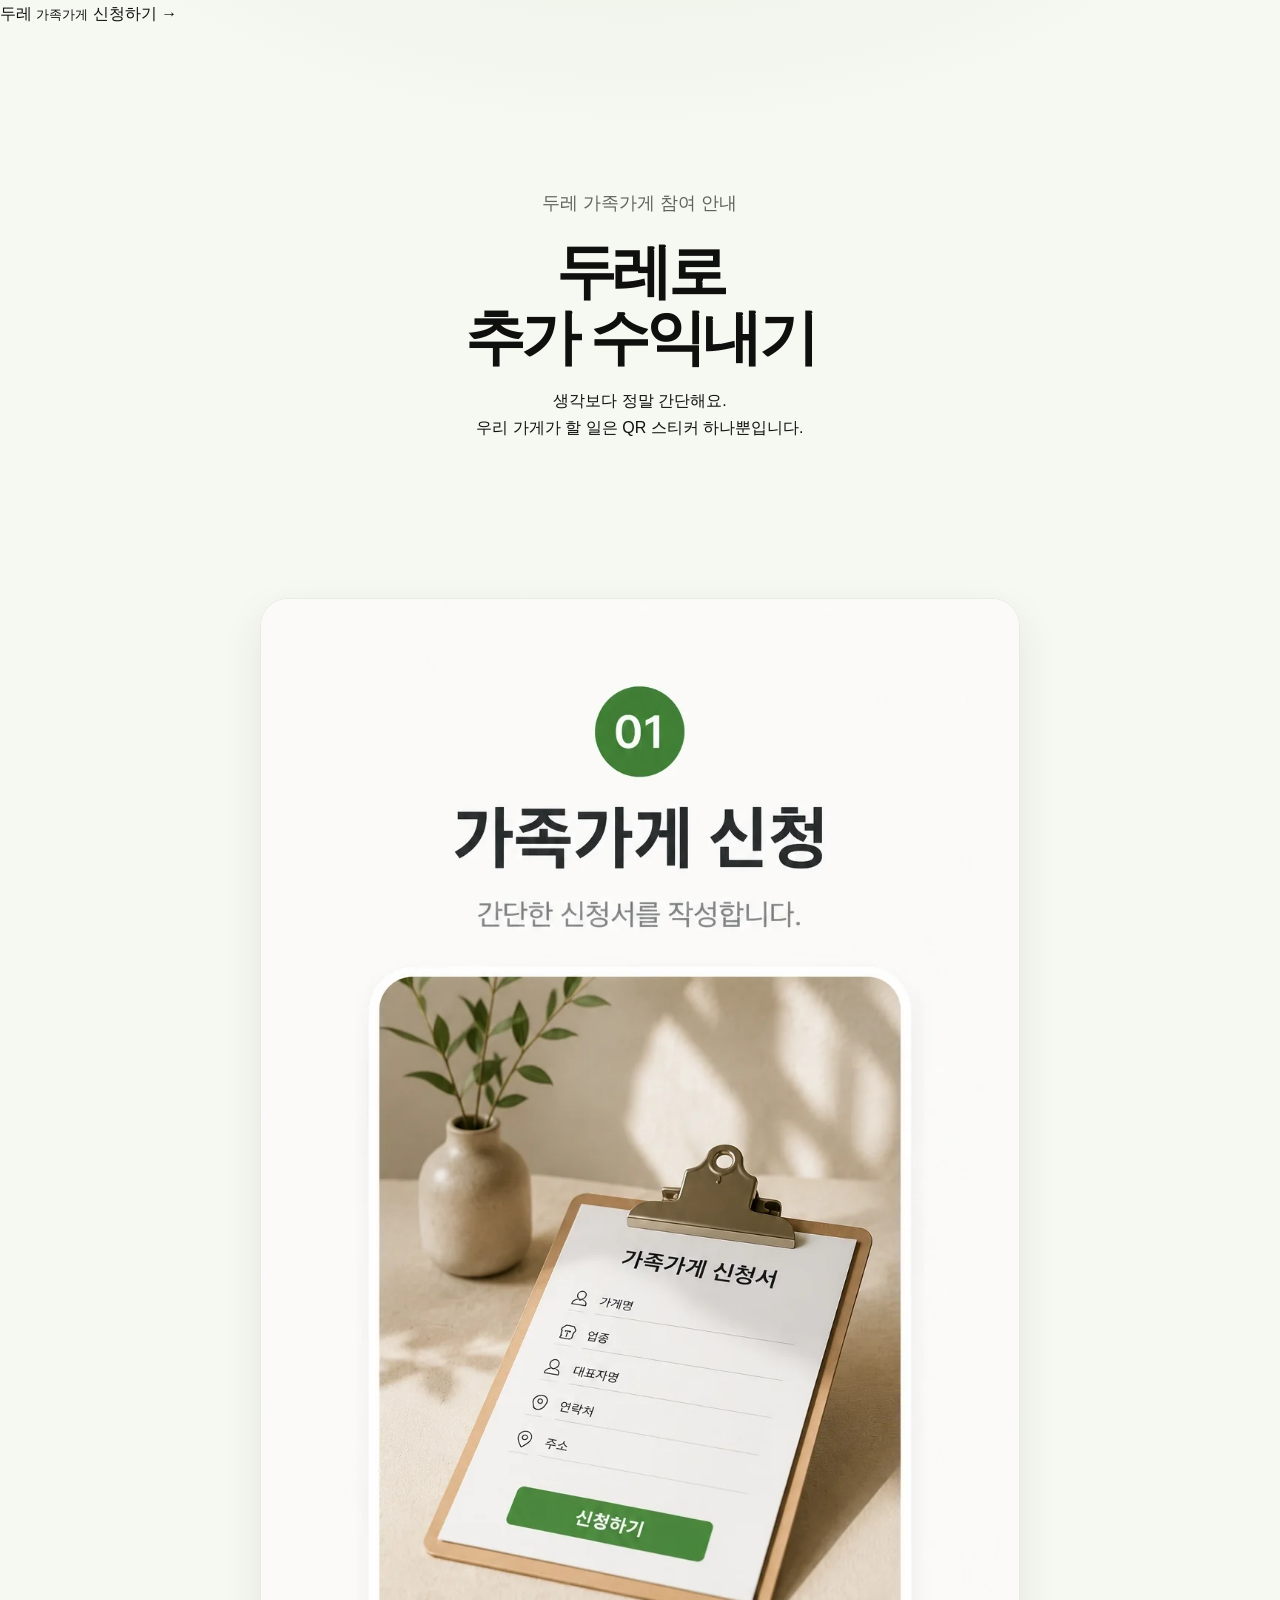
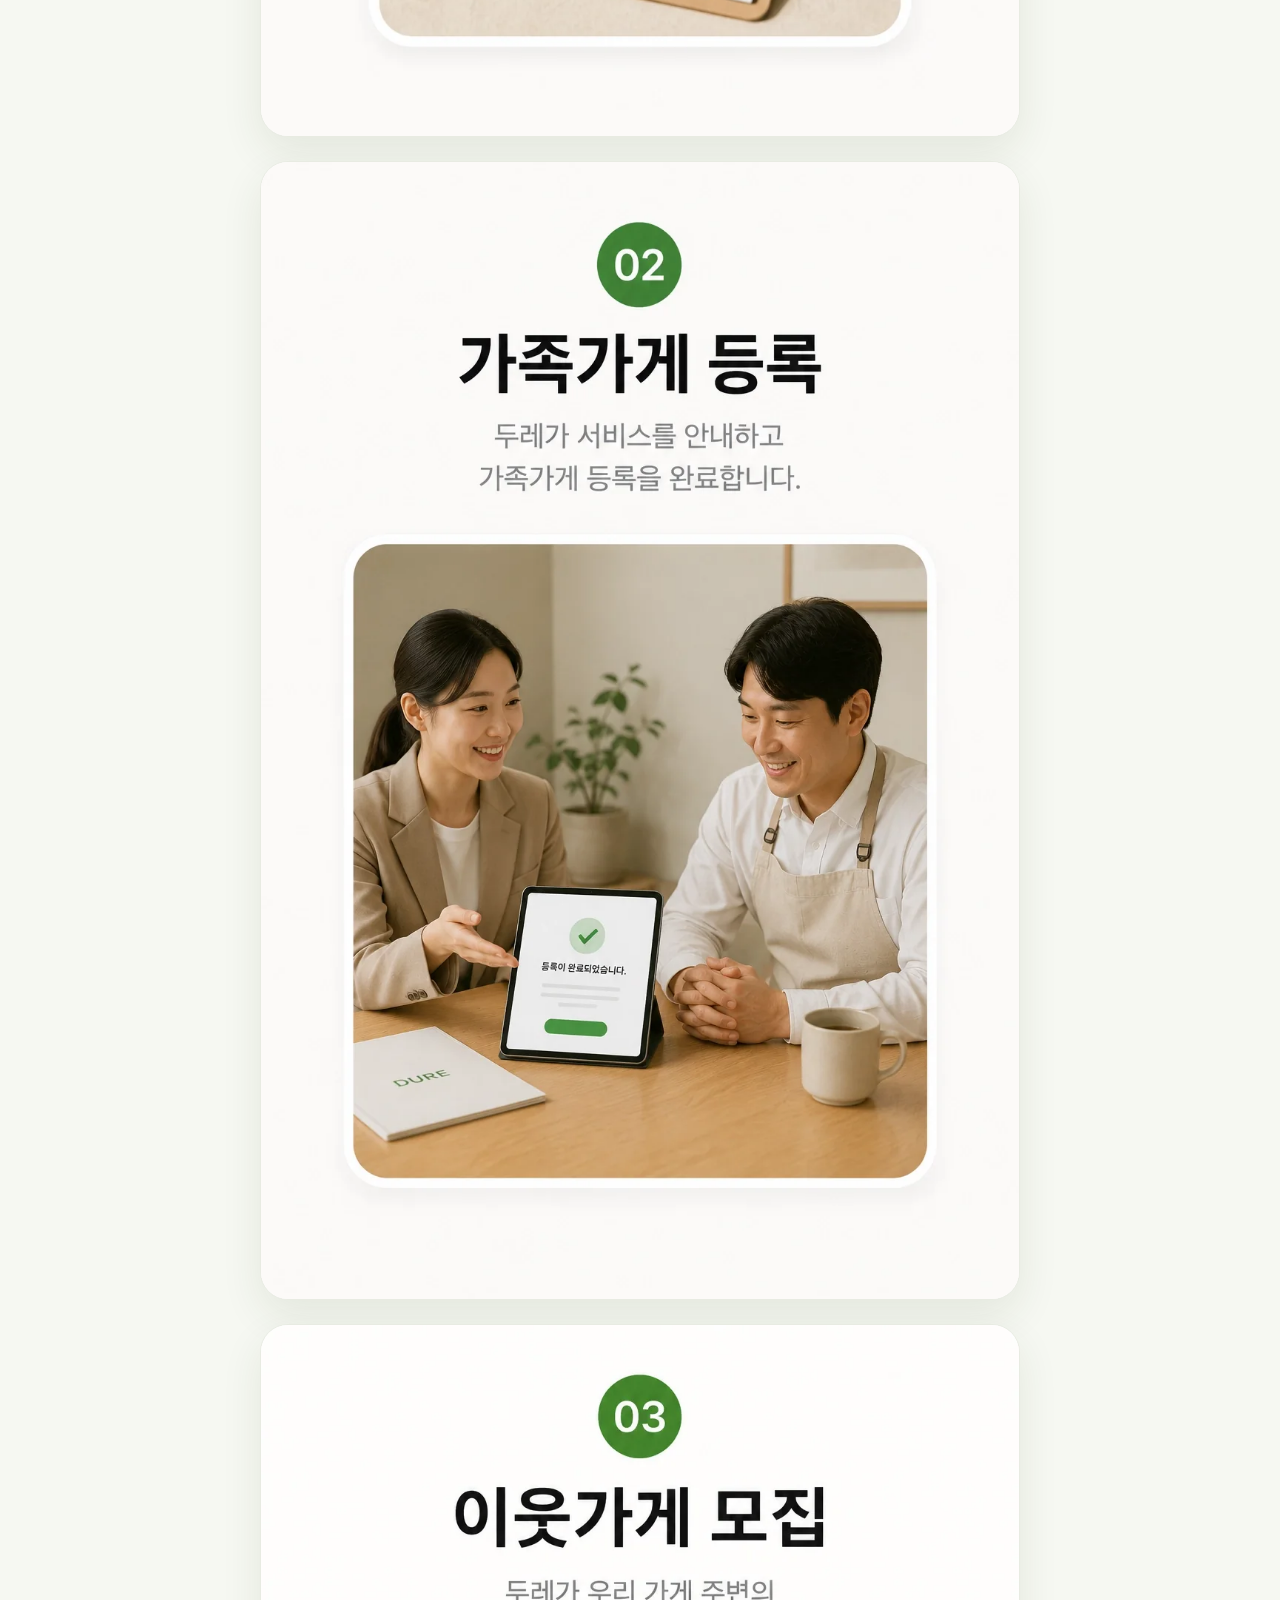
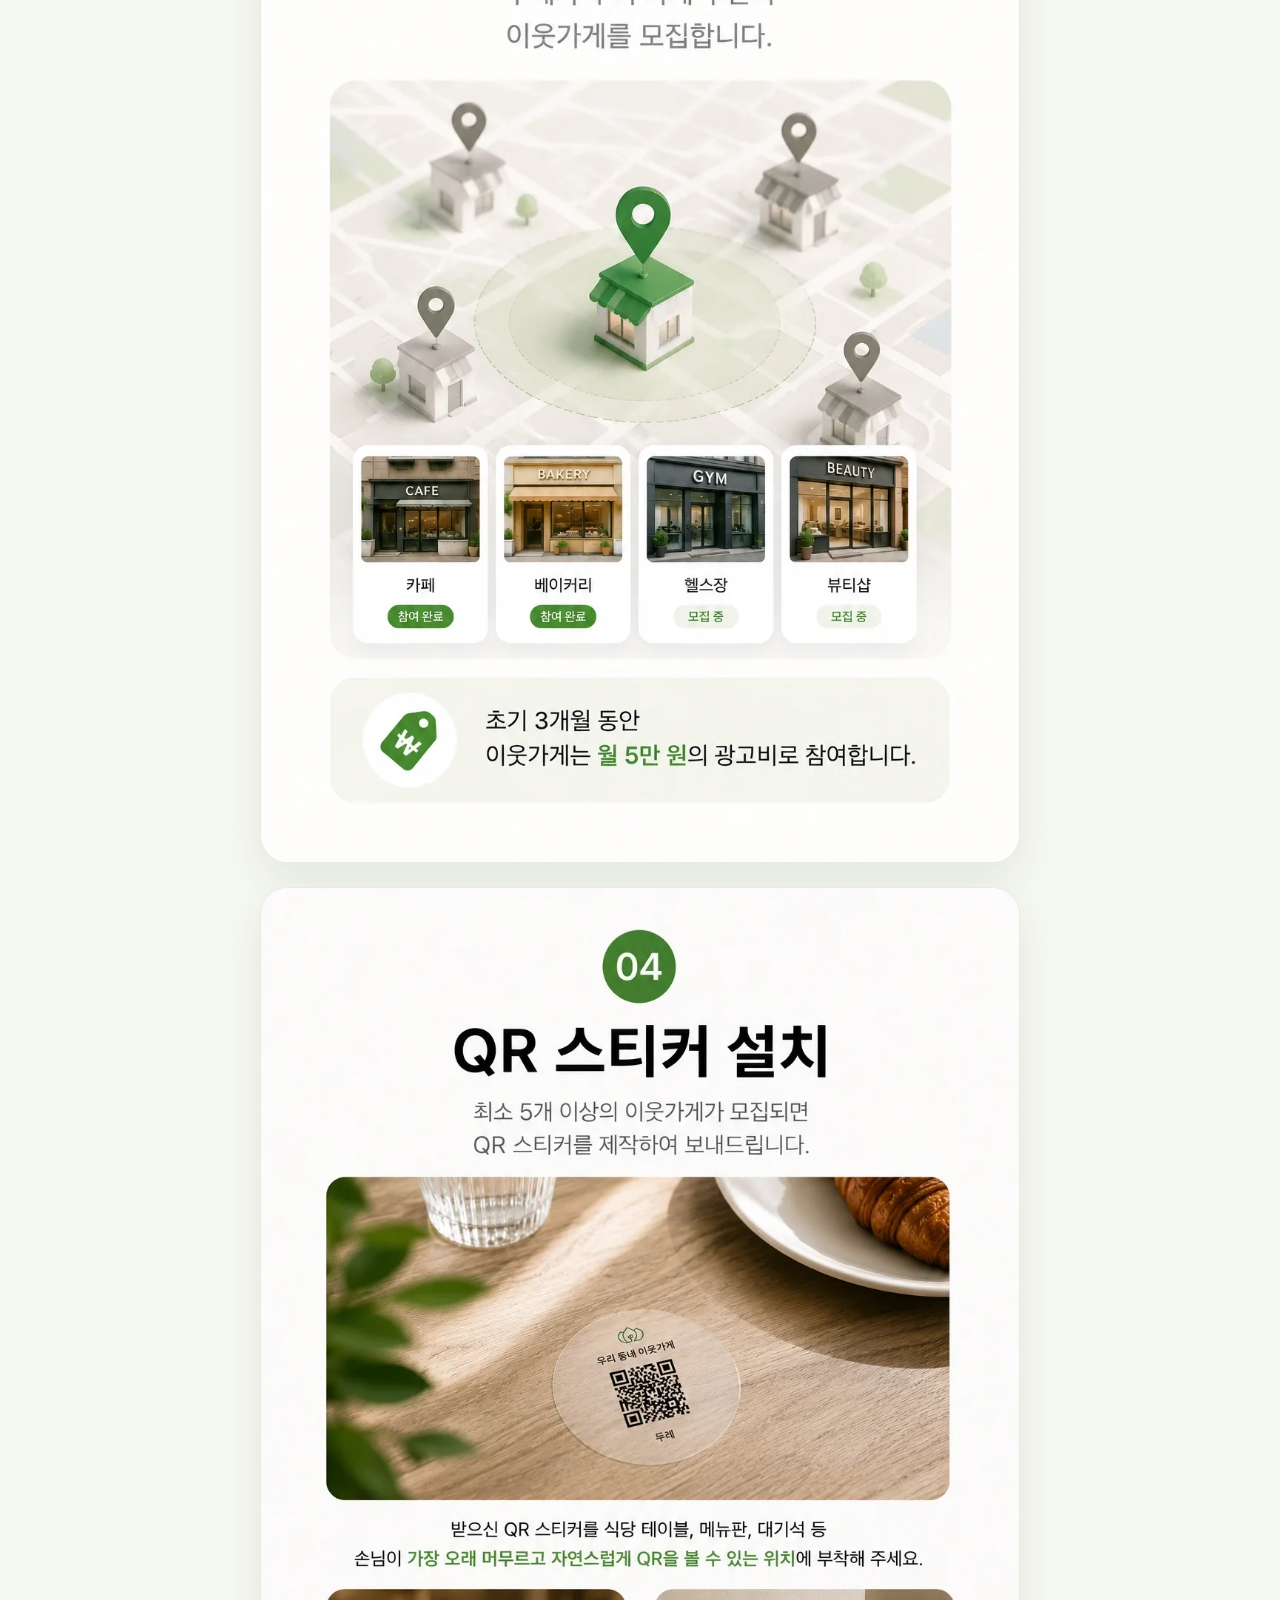
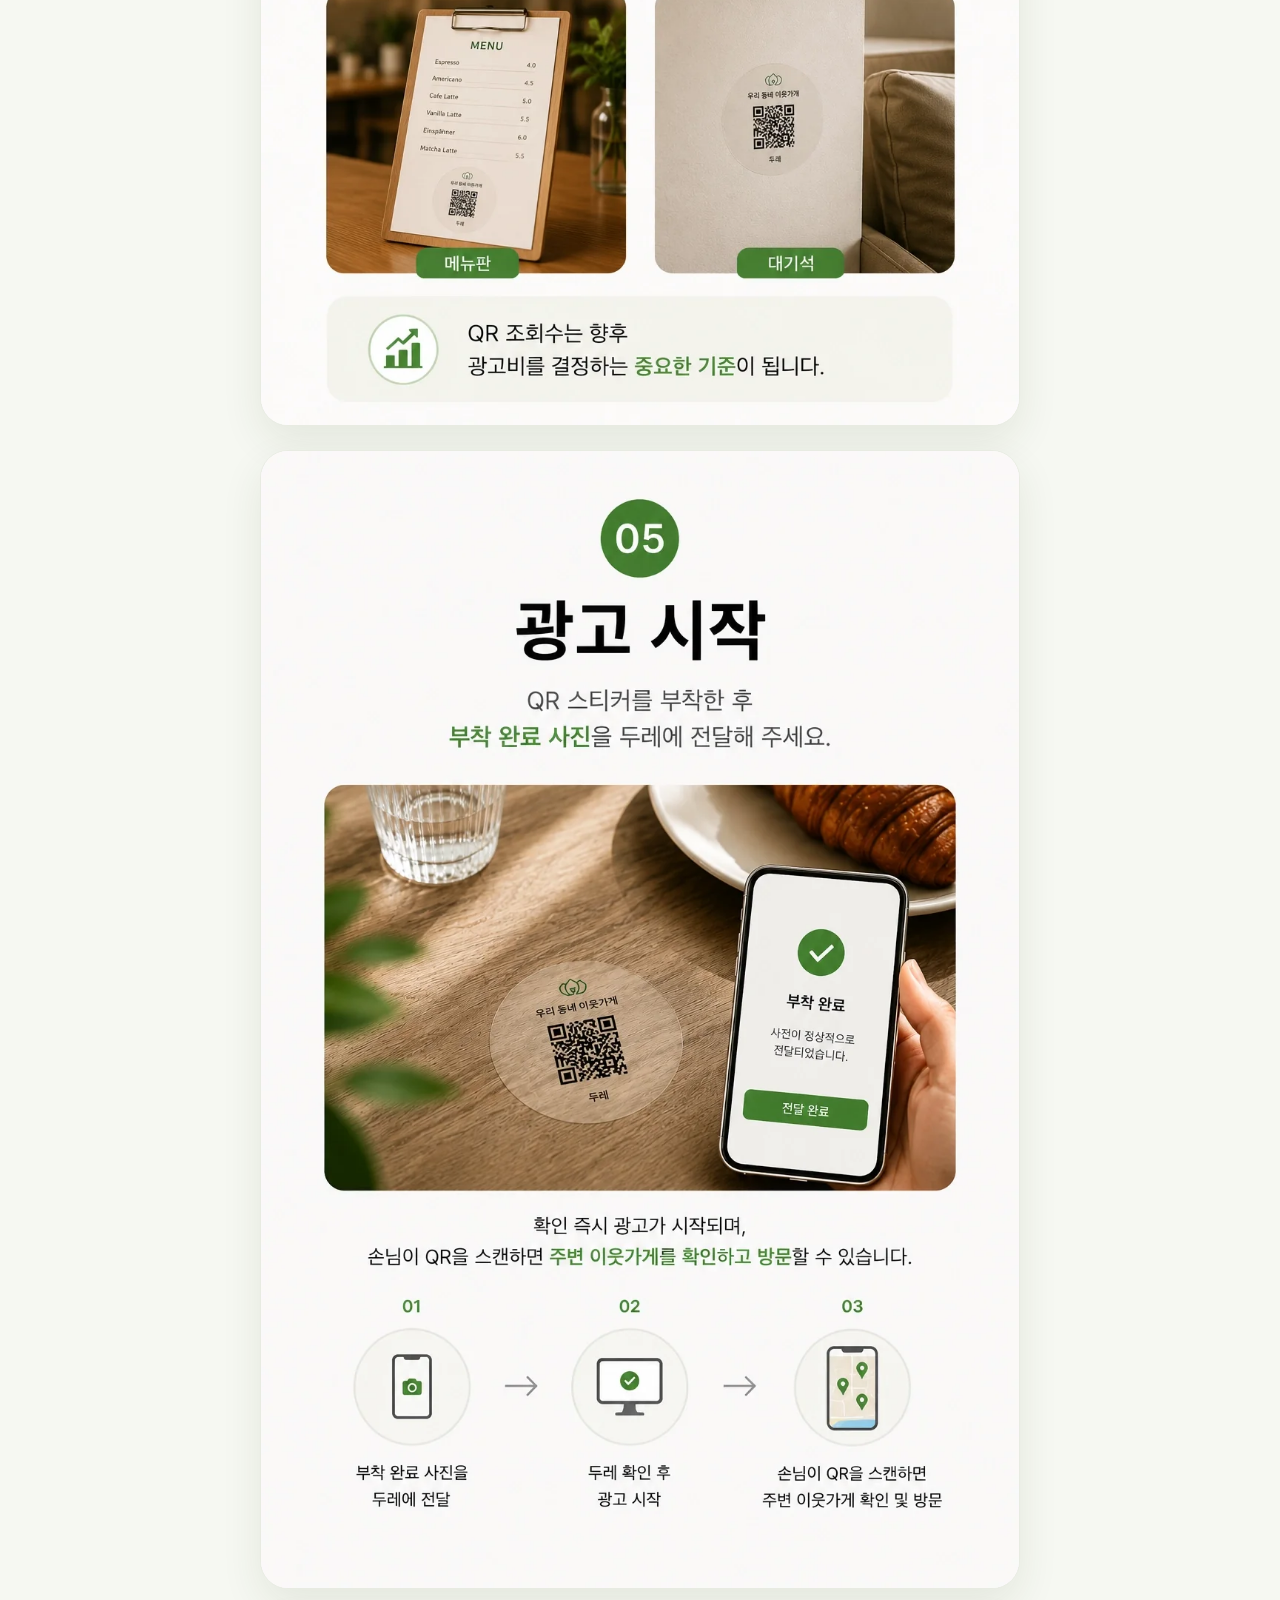
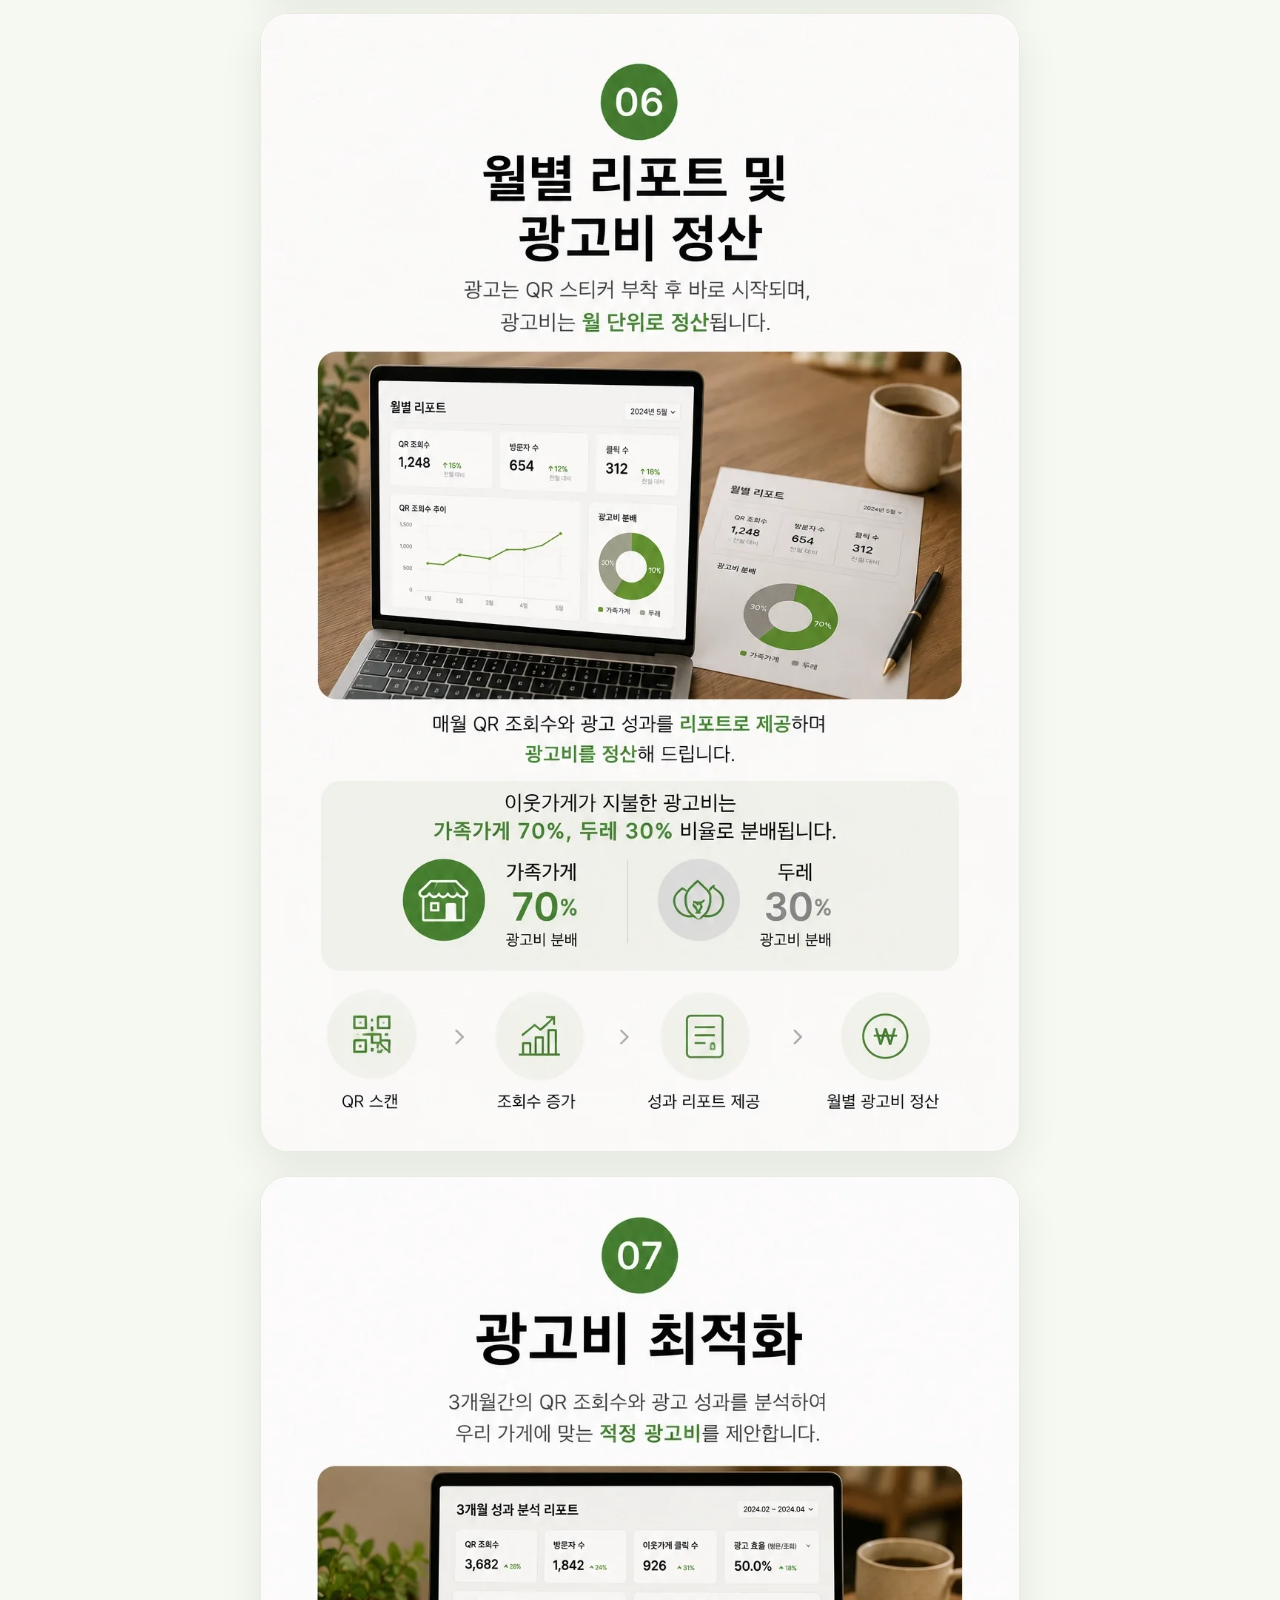
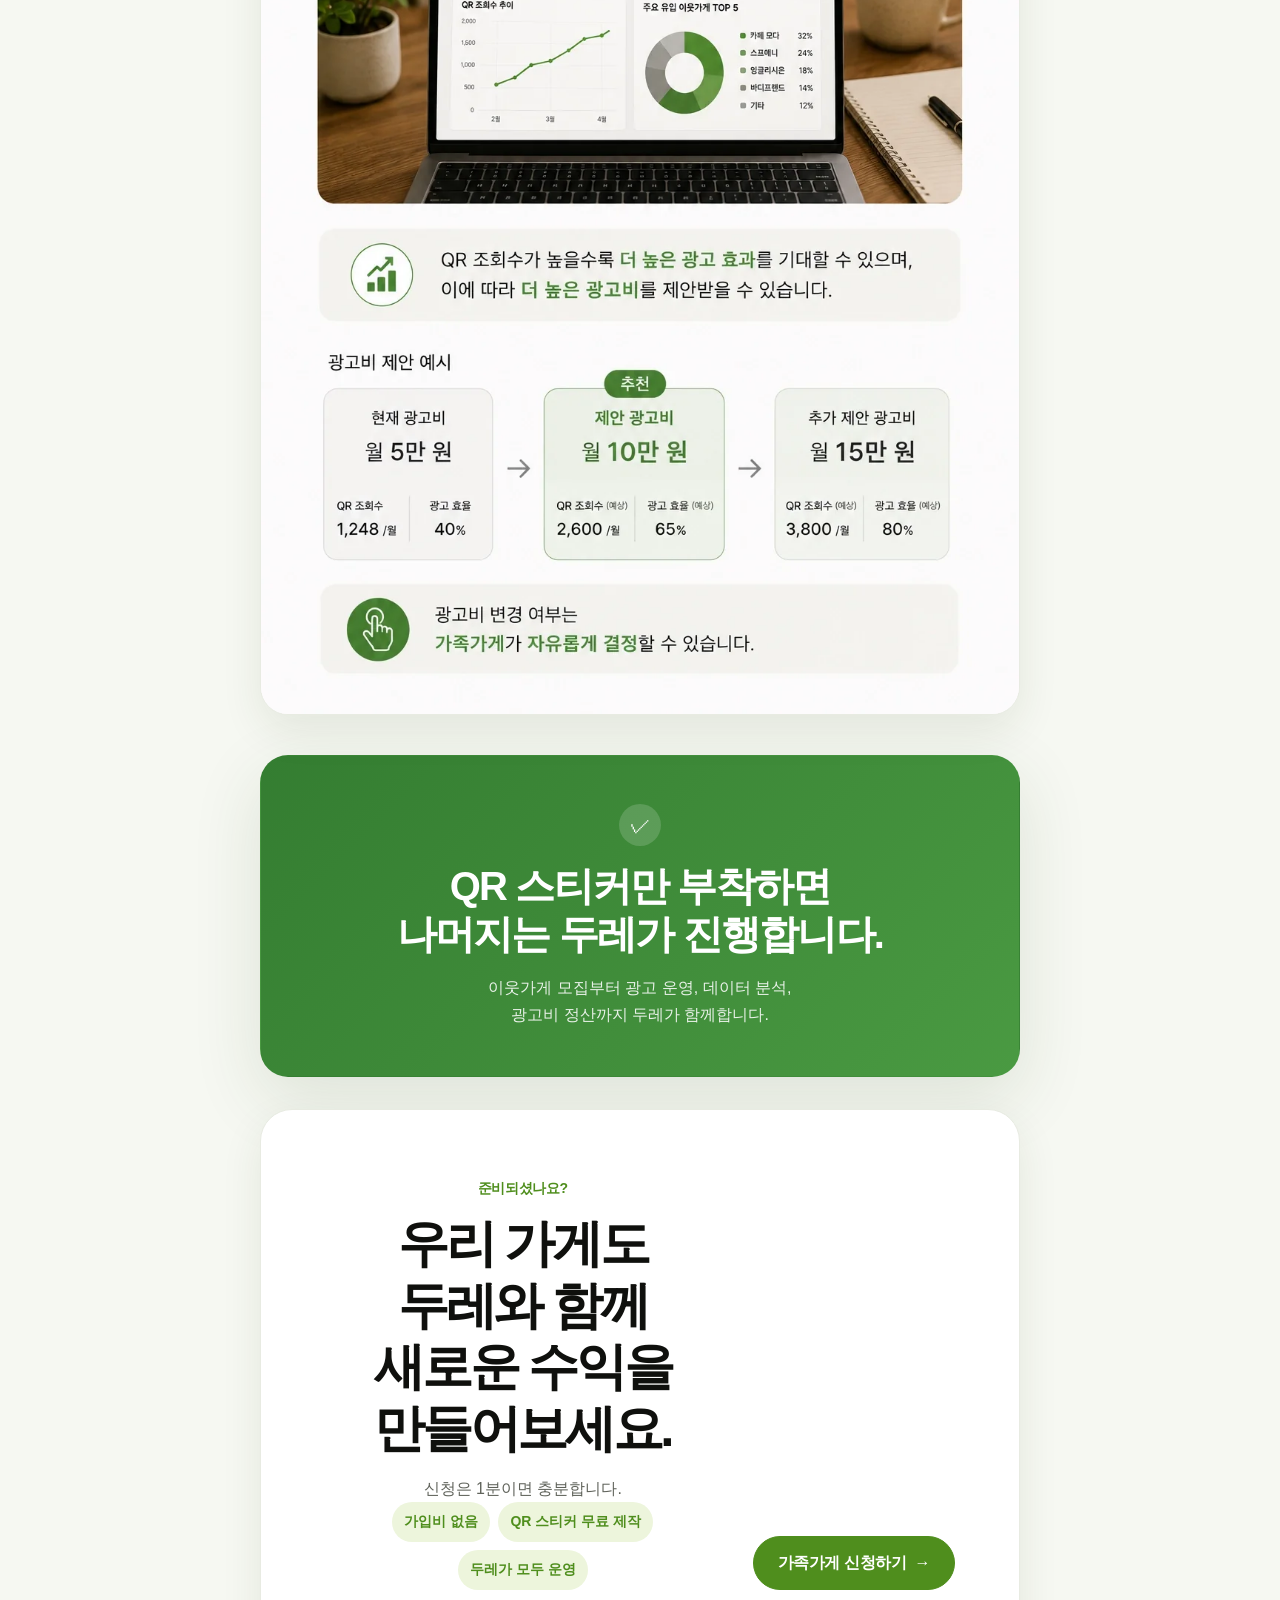
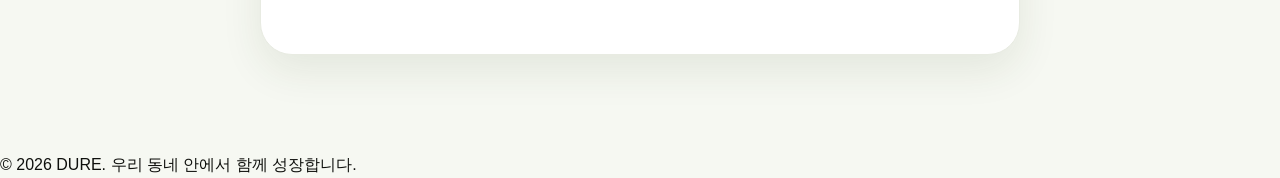
==== commit 16f38f37: "Add files via upload feat: add SEO metadata and performance optimization" ====
--- a/family-application/index.html
+++ b/family-application/index.html
@@ -4,9 +4,46 @@
 <head>
 <meta charset="utf-8"/>
 <meta content="width=device-width, initial-scale=1" name="viewport"/>
-<meta content="두레 가족가게 참여 절차 안내 및 신청 페이지" name="description"/>
-<title>두레 | 가족가게 신청</title>
-<link href="../assets/css/tokens.css" rel="stylesheet"/><link href="../assets/css/base.css" rel="stylesheet"/><link href="../assets/css/components.css" rel="stylesheet"/><link href="../assets/css/layout.css" rel="stylesheet"/><link href="../assets/css/pages/family-application.css" rel="stylesheet"/></head>
+
+<title>가족가게 신청 | 두레</title>
+<link href="../assets/css/tokens.css" rel="stylesheet"/><link href="../assets/css/base.css" rel="stylesheet"/><link href="../assets/css/components.css" rel="stylesheet"/><link href="../assets/css/layout.css" rel="stylesheet"/><link href="../assets/css/pages/family-application.css" rel="stylesheet"/><meta content="QR 스티커 하나로 이웃가게를 소개하고 추가 수익을 만들 수 있는 두레 가족가게 참여 절차와 신청 방법을 확인하세요." name="description"/><meta content="index,follow,max-image-preview:large,max-snippet:-1,max-video-preview:-1" name="robots"/><meta content="index,follow,max-image-preview:large,max-snippet:-1,max-video-preview:-1" name="googlebot"/><meta content="ko_KR" property="og:locale"/><meta content="website" property="og:type"/><meta content="두레" property="og:site_name"/><meta content="가족가게 신청 | 두레" property="og:title"/><meta content="QR 스티커 하나로 이웃가게를 소개하고 추가 수익을 만들 수 있는 두레 가족가게 참여 절차와 신청 방법을 확인하세요." property="og:description"/><meta content="https://duresupport-ux.github.io/dure-website/family-application/" property="og:url"/><meta content="https://duresupport-ux.github.io/dure-website/assets/images/og-dure.webp" property="og:image"/><meta content="1200" property="og:image:width"/><meta content="630" property="og:image:height"/><meta content="두레 로컬 상호 홍보 서비스" property="og:image:alt"/><meta content="summary_large_image" name="twitter:card"/><meta content="가족가게 신청 | 두레" name="twitter:title"/><meta content="QR 스티커 하나로 이웃가게를 소개하고 추가 수익을 만들 수 있는 두레 가족가게 참여 절차와 신청 방법을 확인하세요." name="twitter:description"/><meta content="https://duresupport-ux.github.io/dure-website/assets/images/og-dure.webp" name="twitter:image"/><link href="https://duresupport-ux.github.io/dure-website/family-application/" rel="canonical"/><link href="https://duresupport-ux.github.io/dure-website/assets/images/favicon-32.png" rel="icon" sizes="32x32" type="image/png"/><link href="https://duresupport-ux.github.io/dure-website/assets/images/apple-touch-icon.png" rel="apple-touch-icon" sizes="180x180"/><link href="https://duresupport-ux.github.io/dure-website/site.webmanifest" rel="manifest"/><script type="application/ld+json">{
+  "@context": "https://schema.org",
+  "@graph": [
+    {
+      "@type": "Organization",
+      "@id": "https://duresupport-ux.github.io/dure-website/#organization",
+      "name": "두레",
+      "alternateName": "DURE",
+      "url": "https://duresupport-ux.github.io/dure-website/",
+      "logo": "https://duresupport-ux.github.io/dure-website/assets/images/favicon-512.png",
+      "description": "지역 내 오프라인 가게들이 QR을 통해 서로를 홍보하고 함께 성장하도록 연결하는 로컬 상호 홍보 서비스"
+    },
+    {
+      "@type": "WebSite",
+      "@id": "https://duresupport-ux.github.io/dure-website/#website",
+      "url": "https://duresupport-ux.github.io/dure-website/",
+      "name": "두레",
+      "inLanguage": "ko-KR",
+      "publisher": {
+        "@id": "https://duresupport-ux.github.io/dure-website/#organization"
+      }
+    },
+    {
+      "@type": "WebPage",
+      "@id": "https://duresupport-ux.github.io/dure-website/family-application/#webpage",
+      "url": "https://duresupport-ux.github.io/dure-website/family-application/",
+      "name": "가족가게 신청 | 두레",
+      "description": "QR 스티커 하나로 이웃가게를 소개하고 추가 수익을 만들 수 있는 두레 가족가게 참여 절차와 신청 방법을 확인하세요.",
+      "inLanguage": "ko-KR",
+      "isPartOf": {
+        "@id": "https://duresupport-ux.github.io/dure-website/#website"
+      },
+      "about": {
+        "@id": "https://duresupport-ux.github.io/dure-website/#organization"
+      }
+    }
+  ]
+}</script></head>
 <body class="page-application">
 <dure-header data-variant="application"></dure-header>
 <main class="dure-container dure-container--sm application-main" id="top">
@@ -18,25 +55,25 @@
 </section>
 <section aria-label="가족가게 참여 절차" class="dure-stack dure-stack--6 application-steps">
 <figure aria-label="01 · 가족가게 신청" class="dure-card application-step-card reveal">
-<img alt="01 · 가족가게 신청" decoding="async" loading="lazy" src="../assets/images/application-01-a44e7e477332.png"/>
+<img alt="01 · 가족가게 신청" decoding="async" fetchpriority="high" height="1536" loading="eager" src="../assets/images/application-01-a44e7e477332.webp" width="1024"/>
 </figure>
 <figure aria-label="02 · 가족가게 등록" class="dure-card application-step-card reveal">
-<img alt="02 · 가족가게 등록" decoding="async" loading="lazy" src="../assets/images/application-02-86570e06d4fd.png"/>
+<img alt="02 · 가족가게 등록" decoding="async" height="1536" loading="lazy" src="../assets/images/application-02-86570e06d4fd.webp" width="1024"/>
 </figure>
 <figure aria-label="03 · 이웃가게 모집" class="dure-card application-step-card reveal">
-<img alt="03 · 이웃가게 모집" decoding="async" loading="lazy" src="../assets/images/application-03-f1f30dbcbdaf.png"/>
+<img alt="03 · 이웃가게 모집" decoding="async" height="1536" loading="lazy" src="../assets/images/application-03-f1f30dbcbdaf.webp" width="1024"/>
 </figure>
 <figure aria-label="04 · QR 스티커 설치" class="dure-card application-step-card reveal">
-<img alt="04 · QR 스티커 설치" decoding="async" loading="lazy" src="../assets/images/application-04-2f59f869f4d9.png"/>
+<img alt="04 · QR 스티커 설치" decoding="async" height="1536" loading="lazy" src="../assets/images/application-04-2f59f869f4d9.webp" width="1024"/>
 </figure>
 <figure aria-label="05 · 광고 시작" class="dure-card application-step-card reveal">
-<img alt="05 · 광고 시작" decoding="async" loading="lazy" src="../assets/images/application-05-c1abe764803a.png"/>
+<img alt="05 · 광고 시작" decoding="async" height="1536" loading="lazy" src="../assets/images/application-05-c1abe764803a.webp" width="1024"/>
 </figure>
 <figure aria-label="06 · 월별 리포트 및 광고비 정산" class="dure-card application-step-card reveal">
-<img alt="06 · 월별 리포트 및 광고비 정산" decoding="async" loading="lazy" src="../assets/images/application-06-ff18559d1bd0.png"/>
+<img alt="06 · 월별 리포트 및 광고비 정산" decoding="async" height="1536" loading="lazy" src="../assets/images/application-06-ff18559d1bd0.webp" width="1024"/>
 </figure>
 <figure aria-label="07 · 광고비 최적화" class="dure-card application-step-card reveal">
-<img alt="07 · 광고비 최적화" decoding="async" loading="lazy" src="../assets/images/application-07-20bcc5d174d8.png"/>
+<img alt="07 · 광고비 최적화" decoding="async" height="1536" loading="lazy" src="../assets/images/application-07-20bcc5d174d8.webp" width="1024"/>
 </figure>
 </section>
 <section aria-labelledby="support-title" class="dure-surface dure-surface--dark application-support">
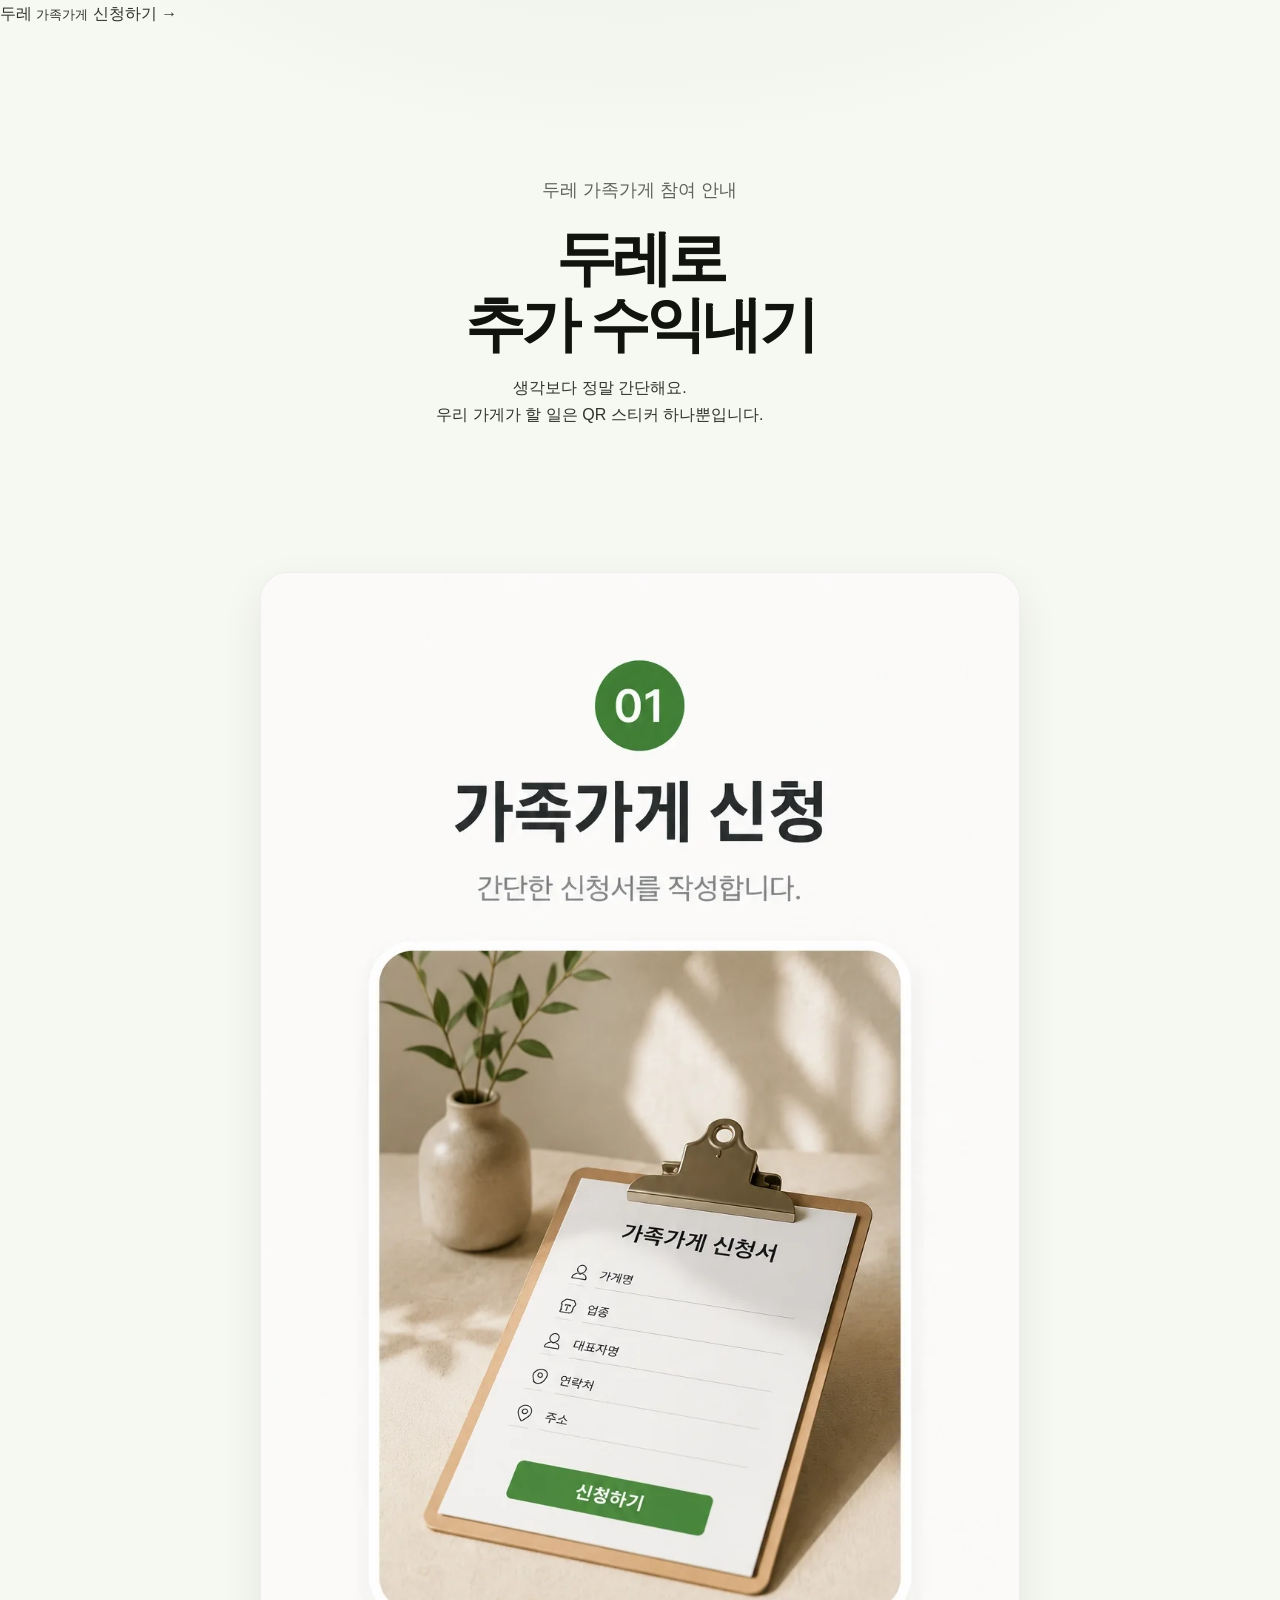
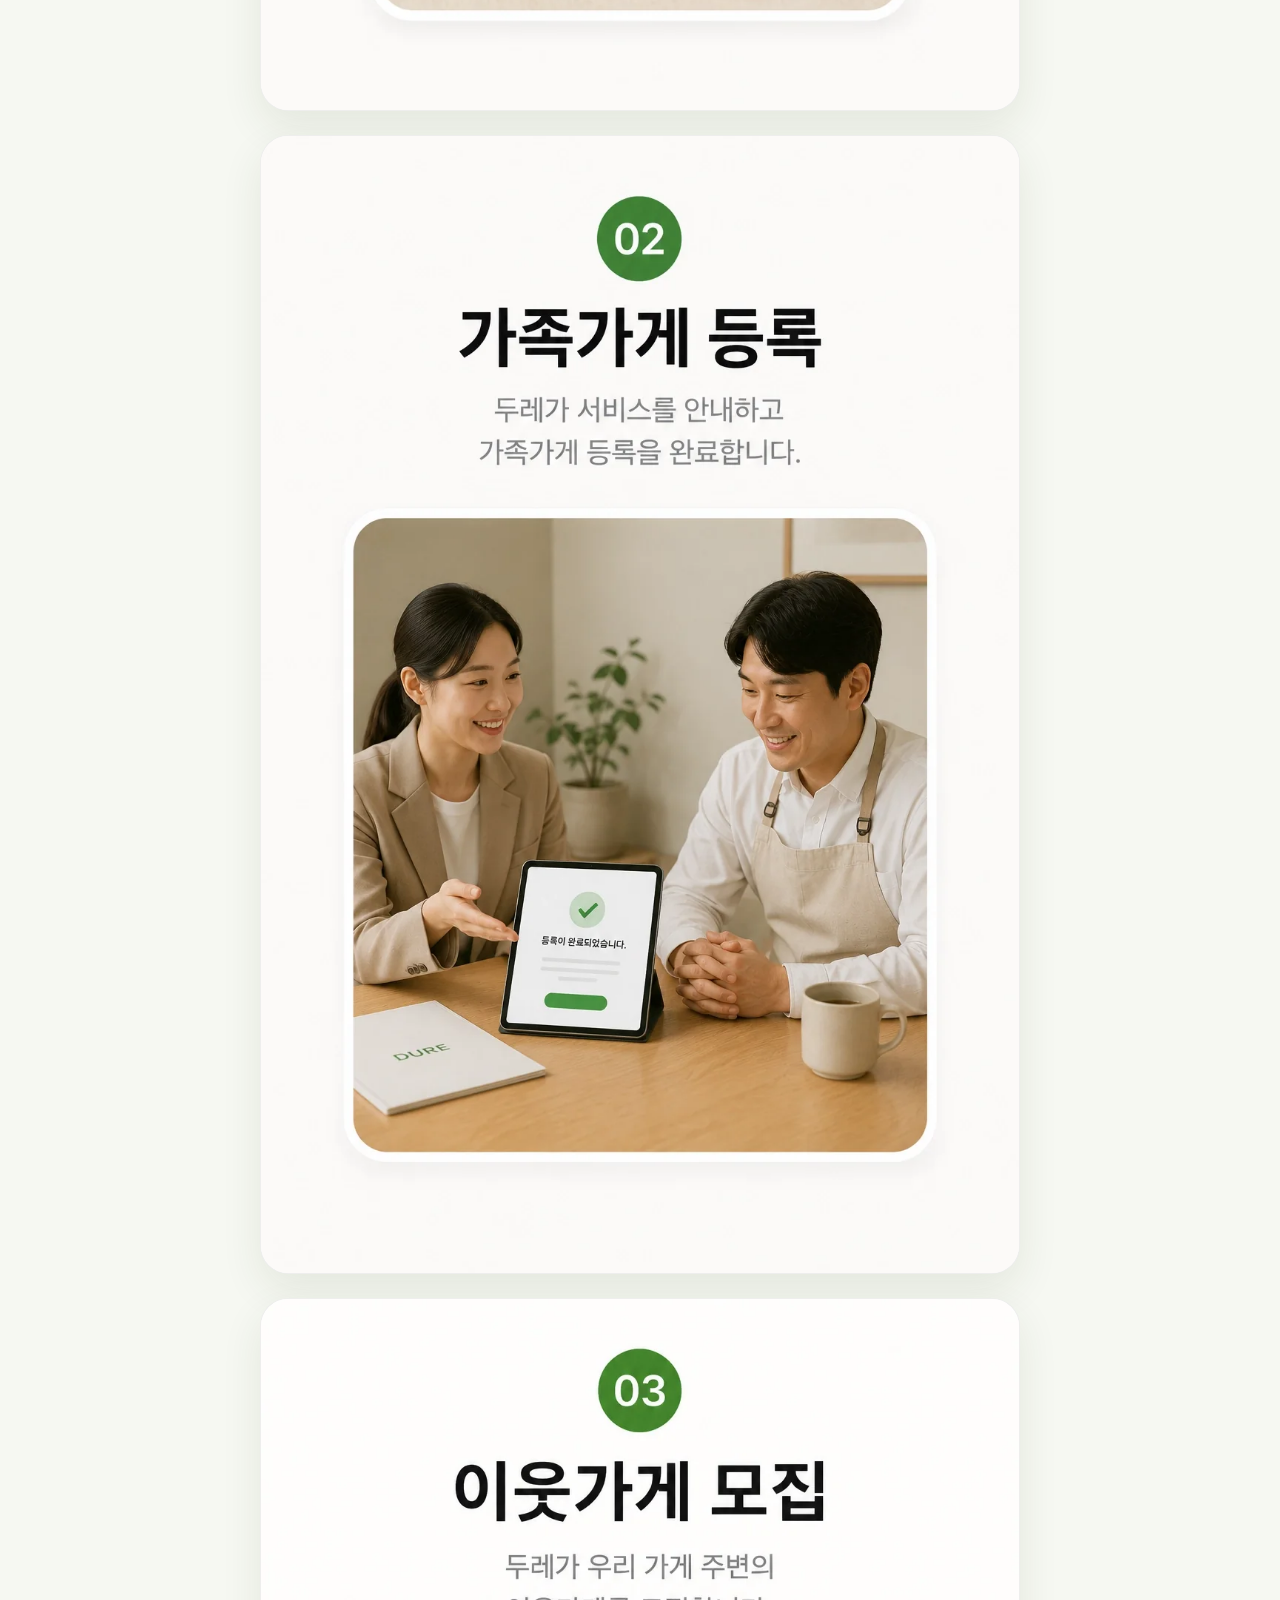
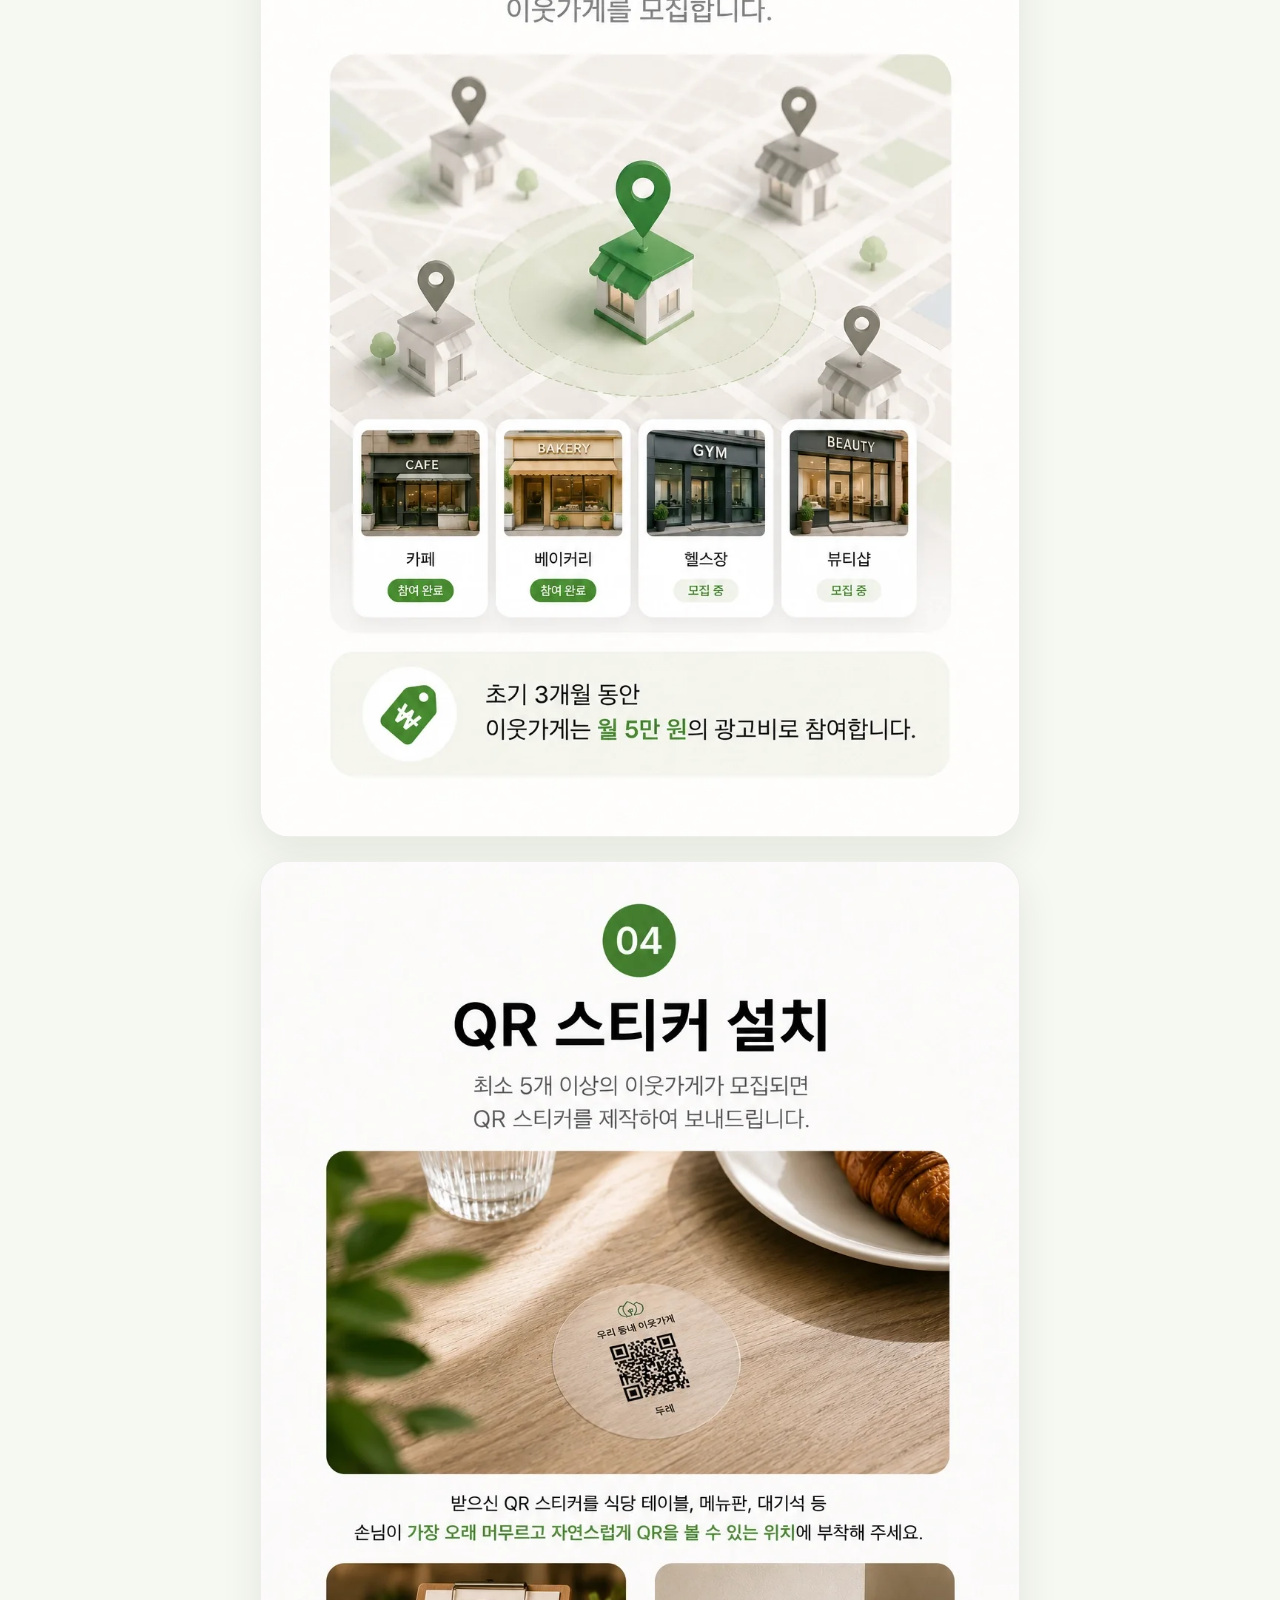
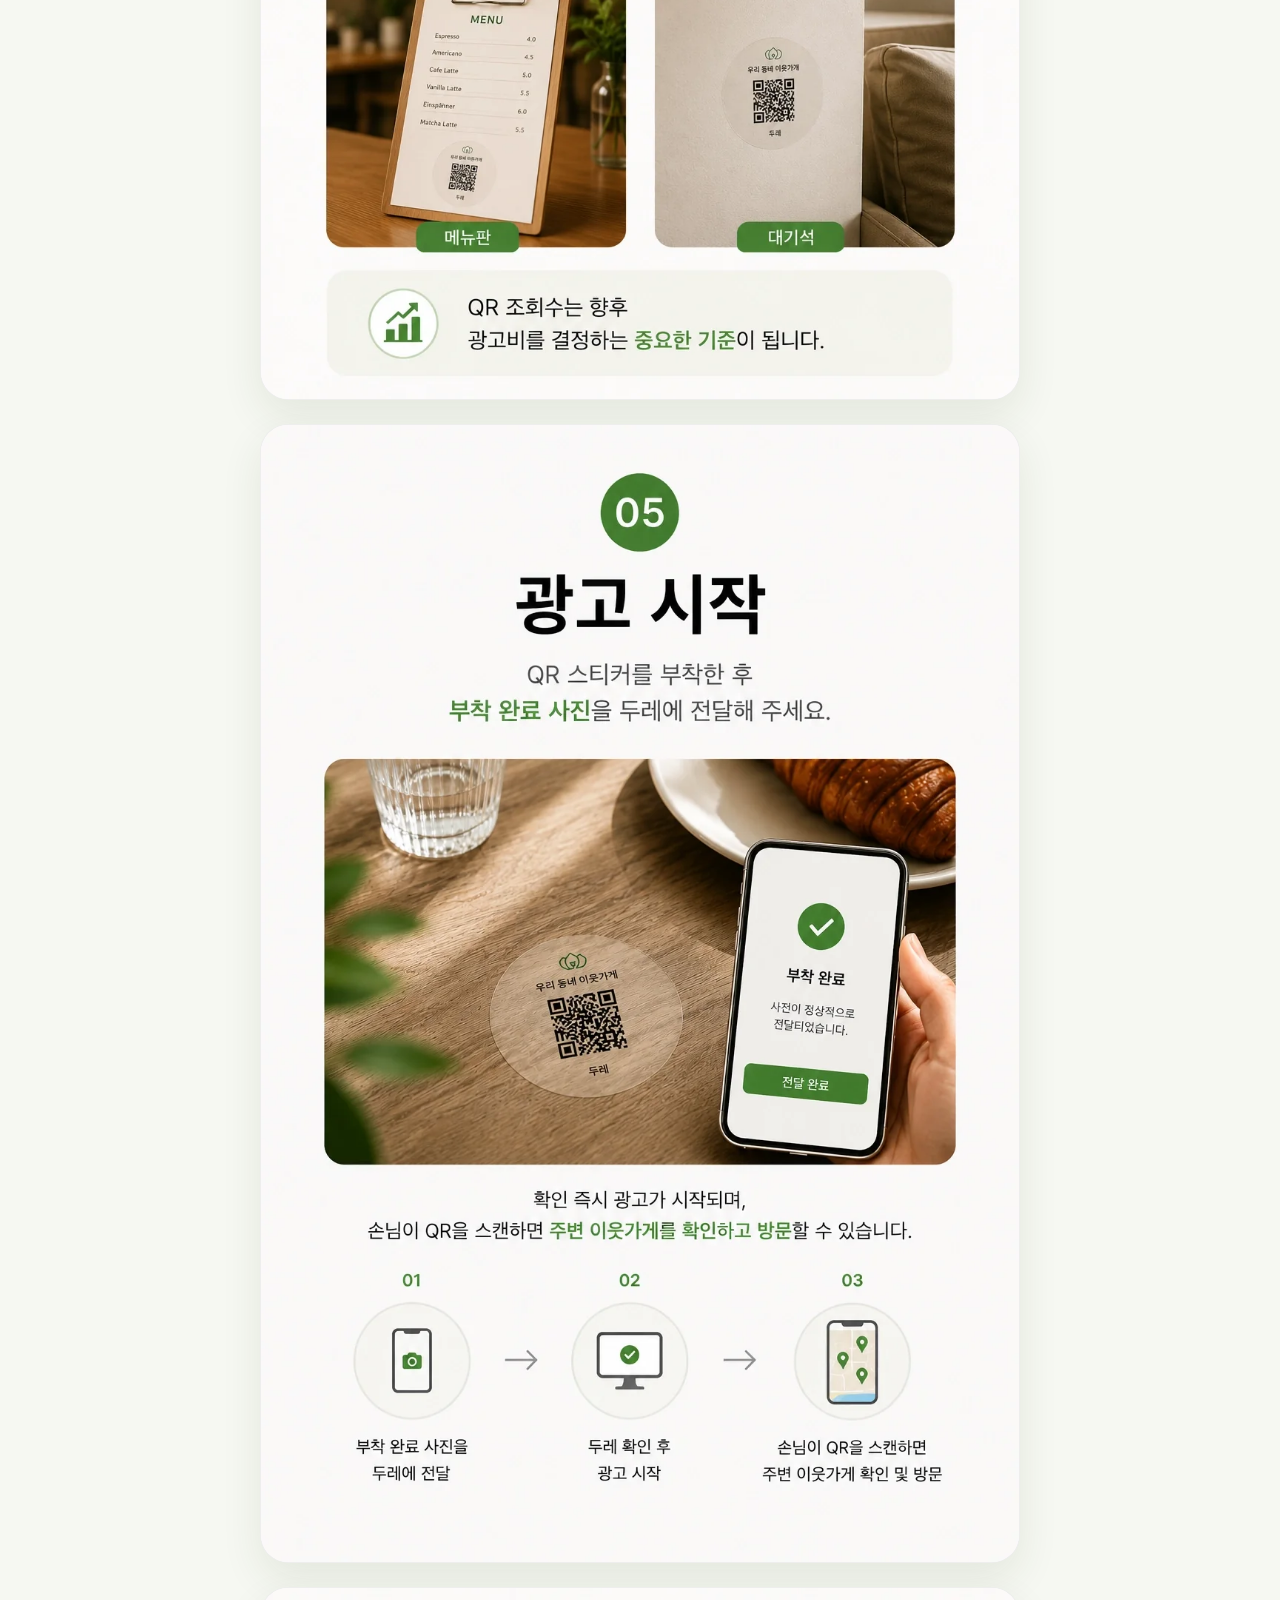
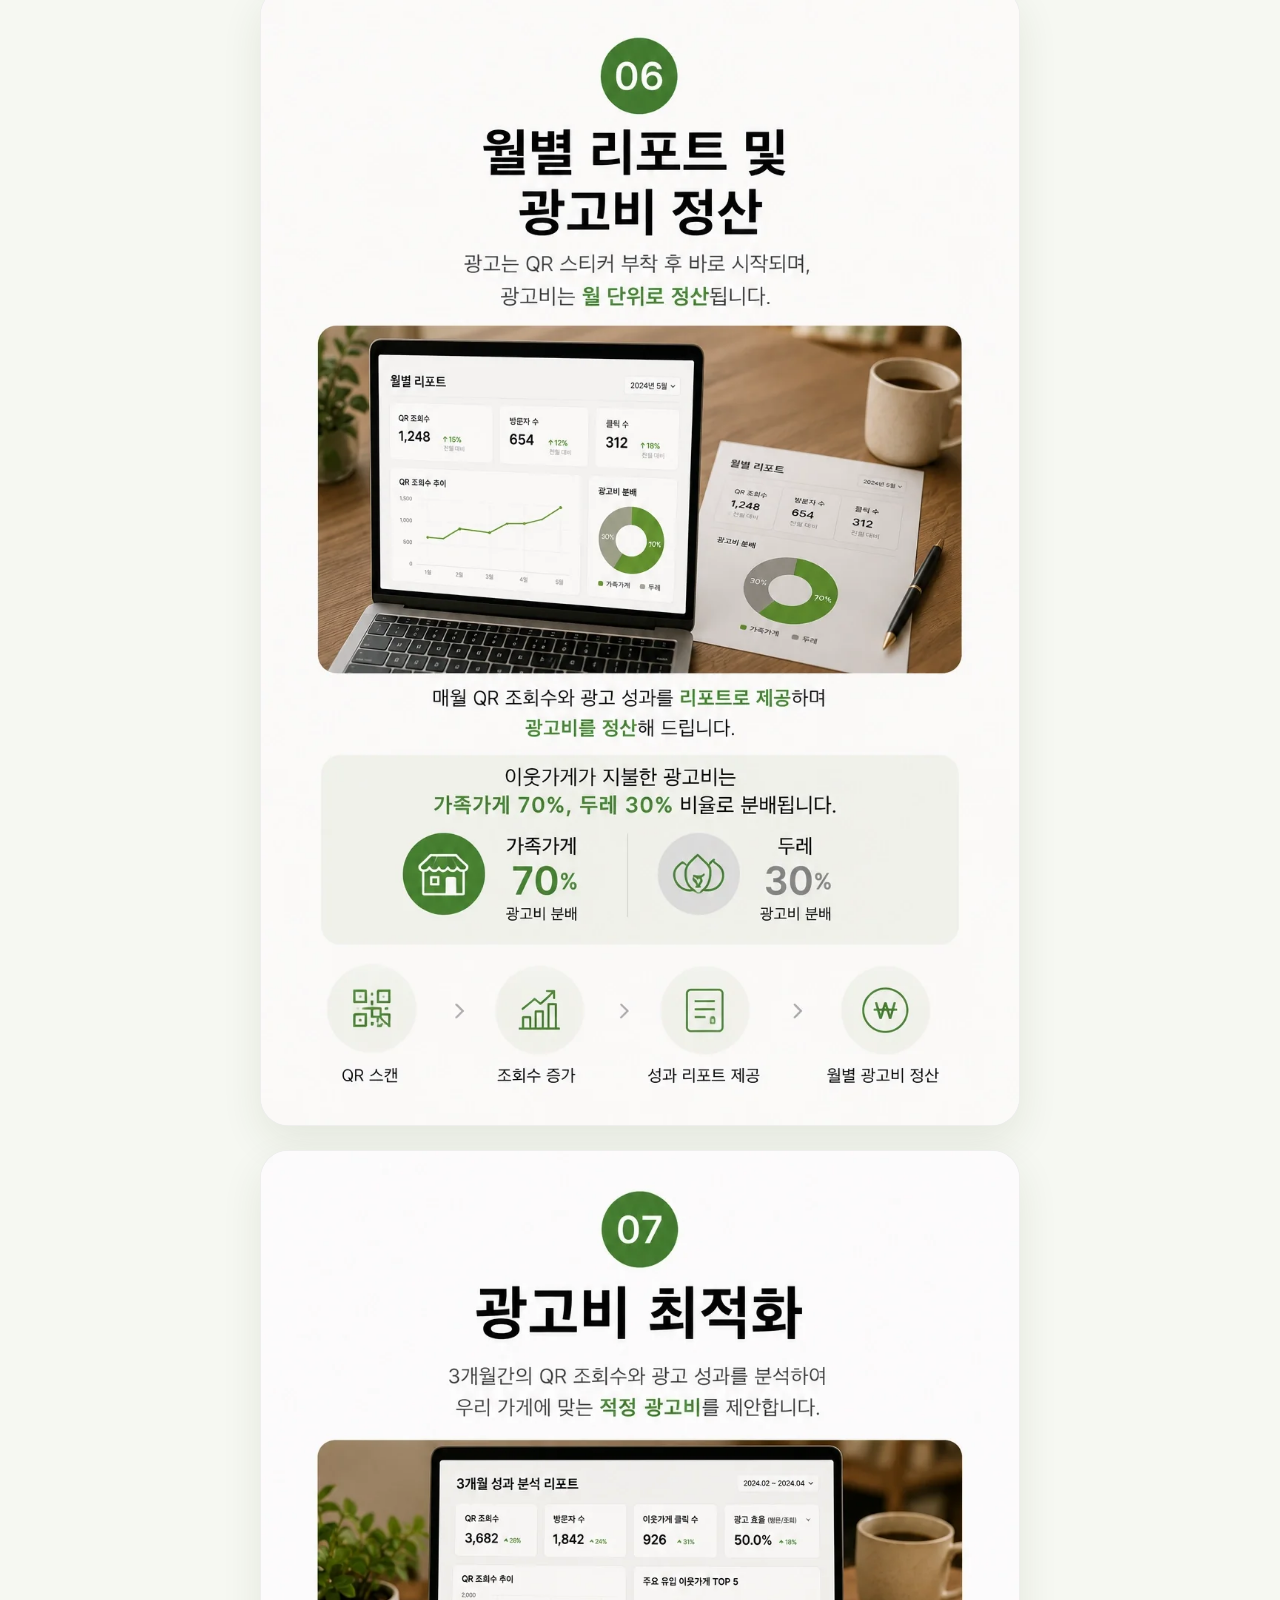
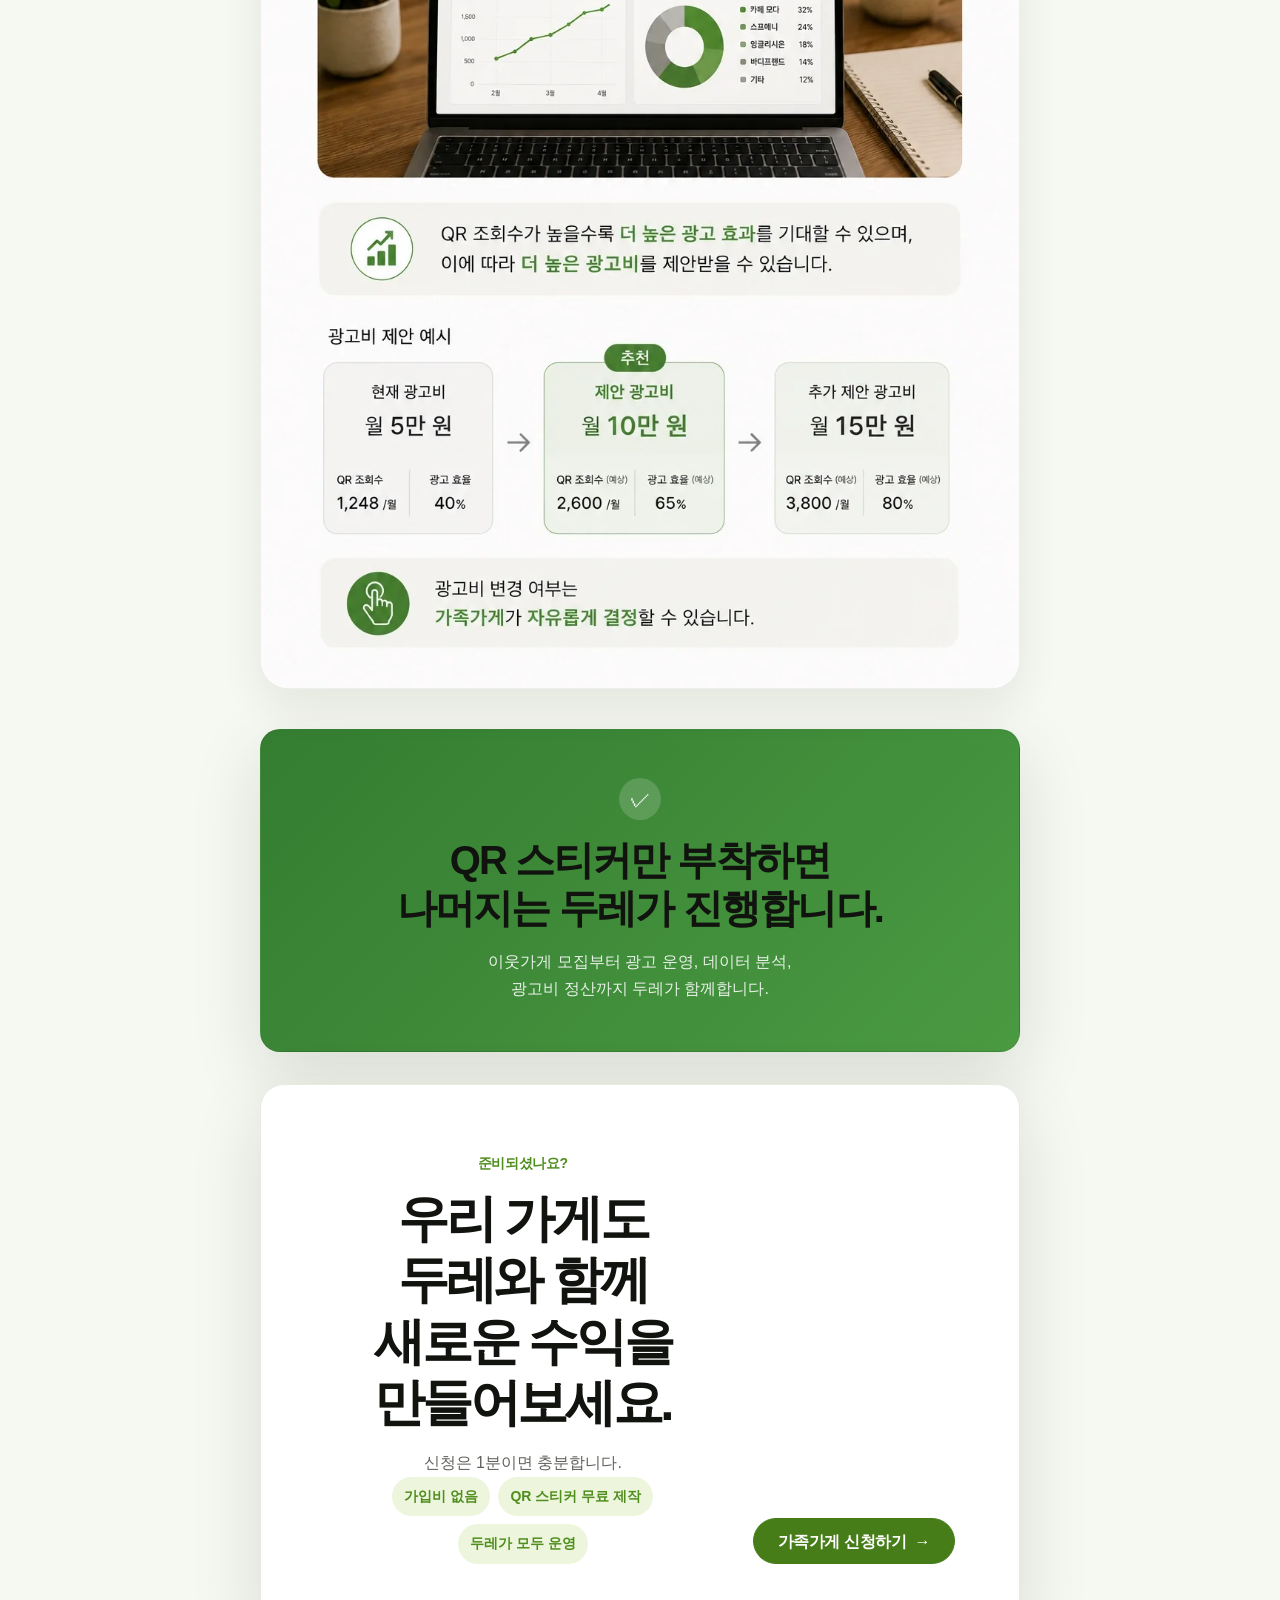
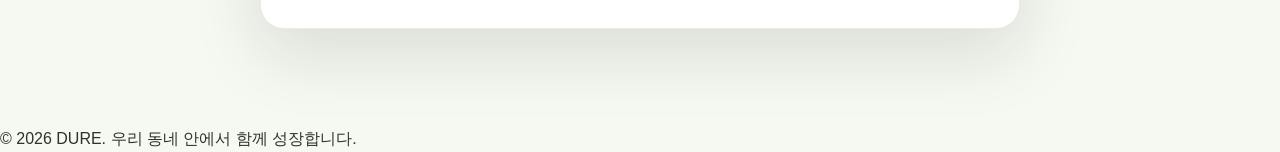
==== commit fee97b3e: "Add files via upload feat: add design polish and DURE UI kit" ====
--- a/family-application/index.html
+++ b/family-application/index.html
@@ -4,9 +4,8 @@
 <head>
 <meta charset="utf-8"/>
 <meta content="width=device-width, initial-scale=1" name="viewport"/>
-
 <title>가족가게 신청 | 두레</title>
-<link href="../assets/css/tokens.css" rel="stylesheet"/><link href="../assets/css/base.css" rel="stylesheet"/><link href="../assets/css/components.css" rel="stylesheet"/><link href="../assets/css/layout.css" rel="stylesheet"/><link href="../assets/css/pages/family-application.css" rel="stylesheet"/><meta content="QR 스티커 하나로 이웃가게를 소개하고 추가 수익을 만들 수 있는 두레 가족가게 참여 절차와 신청 방법을 확인하세요." name="description"/><meta content="index,follow,max-image-preview:large,max-snippet:-1,max-video-preview:-1" name="robots"/><meta content="index,follow,max-image-preview:large,max-snippet:-1,max-video-preview:-1" name="googlebot"/><meta content="ko_KR" property="og:locale"/><meta content="website" property="og:type"/><meta content="두레" property="og:site_name"/><meta content="가족가게 신청 | 두레" property="og:title"/><meta content="QR 스티커 하나로 이웃가게를 소개하고 추가 수익을 만들 수 있는 두레 가족가게 참여 절차와 신청 방법을 확인하세요." property="og:description"/><meta content="https://duresupport-ux.github.io/dure-website/family-application/" property="og:url"/><meta content="https://duresupport-ux.github.io/dure-website/assets/images/og-dure.webp" property="og:image"/><meta content="1200" property="og:image:width"/><meta content="630" property="og:image:height"/><meta content="두레 로컬 상호 홍보 서비스" property="og:image:alt"/><meta content="summary_large_image" name="twitter:card"/><meta content="가족가게 신청 | 두레" name="twitter:title"/><meta content="QR 스티커 하나로 이웃가게를 소개하고 추가 수익을 만들 수 있는 두레 가족가게 참여 절차와 신청 방법을 확인하세요." name="twitter:description"/><meta content="https://duresupport-ux.github.io/dure-website/assets/images/og-dure.webp" name="twitter:image"/><link href="https://duresupport-ux.github.io/dure-website/family-application/" rel="canonical"/><link href="https://duresupport-ux.github.io/dure-website/assets/images/favicon-32.png" rel="icon" sizes="32x32" type="image/png"/><link href="https://duresupport-ux.github.io/dure-website/assets/images/apple-touch-icon.png" rel="apple-touch-icon" sizes="180x180"/><link href="https://duresupport-ux.github.io/dure-website/site.webmanifest" rel="manifest"/><script type="application/ld+json">{
+<link href="../assets/css/tokens.css" rel="stylesheet"/><link href="../assets/css/base.css" rel="stylesheet"/><link href="../assets/css/components.css" rel="stylesheet"/><link href="../assets/css/layout.css" rel="stylesheet"/><link href="../assets/css/forms.css" rel="stylesheet"/><link href="../assets/css/states.css" rel="stylesheet"/><link href="../assets/css/polish.css" rel="stylesheet"/><link href="../assets/css/pages/family-application.css" rel="stylesheet"/><meta content="QR 스티커 하나로 이웃가게를 소개하고 추가 수익을 만들 수 있는 두레 가족가게 참여 절차와 신청 방법을 확인하세요." name="description"/><meta content="index,follow,max-image-preview:large,max-snippet:-1,max-video-preview:-1" name="robots"/><meta content="index,follow,max-image-preview:large,max-snippet:-1,max-video-preview:-1" name="googlebot"/><meta content="ko_KR" property="og:locale"/><meta content="website" property="og:type"/><meta content="두레" property="og:site_name"/><meta content="가족가게 신청 | 두레" property="og:title"/><meta content="QR 스티커 하나로 이웃가게를 소개하고 추가 수익을 만들 수 있는 두레 가족가게 참여 절차와 신청 방법을 확인하세요." property="og:description"/><meta content="https://duresupport-ux.github.io/dure-website/family-application/" property="og:url"/><meta content="https://duresupport-ux.github.io/dure-website/assets/images/og-dure.webp" property="og:image"/><meta content="1200" property="og:image:width"/><meta content="630" property="og:image:height"/><meta content="두레 로컬 상호 홍보 서비스" property="og:image:alt"/><meta content="summary_large_image" name="twitter:card"/><meta content="가족가게 신청 | 두레" name="twitter:title"/><meta content="QR 스티커 하나로 이웃가게를 소개하고 추가 수익을 만들 수 있는 두레 가족가게 참여 절차와 신청 방법을 확인하세요." name="twitter:description"/><meta content="https://duresupport-ux.github.io/dure-website/assets/images/og-dure.webp" name="twitter:image"/><link href="https://duresupport-ux.github.io/dure-website/family-application/" rel="canonical"/><link href="https://duresupport-ux.github.io/dure-website/assets/images/favicon-32.png" rel="icon" sizes="32x32" type="image/png"/><link href="https://duresupport-ux.github.io/dure-website/assets/images/apple-touch-icon.png" rel="apple-touch-icon" sizes="180x180"/><link href="https://duresupport-ux.github.io/dure-website/site.webmanifest" rel="manifest"/><script type="application/ld+json">{
   "@context": "https://schema.org",
   "@graph": [
     {
--- a/assets/css/tokens.css
+++ b/assets/css/tokens.css
@@ -114,3 +114,53 @@
   --duration-slow: 420ms;
   --ease-standard: cubic-bezier(.2, .75, .25, 1);
 }
+
+
+/* DURE Design Tokens 2.0 */
+:root {
+  /* Refined brand aliases */
+  --color-brand: #5f9f22;
+  --color-brand-strong: #477d18;
+  --color-brand-soft: #eef6e4;
+  --color-brand-faint: #f8fbf3;
+
+  --color-text-strong: #11130f;
+  --color-text-default: #2f332c;
+  --color-text-subtle: #6e7469;
+
+  --color-surface-raised: rgba(255, 255, 255, .94);
+  --color-surface-muted: #f8faf5;
+  --color-overlay: rgba(15, 16, 13, .5);
+
+  /* Refined spacing */
+  --space-14: 3.5rem;
+  --space-18: 4.5rem;
+  --space-28: 7rem;
+  --space-36: 9rem;
+
+  /* Refined radius */
+  --radius-xs: .5rem;
+  --radius-card: .875rem;
+  --radius-panel: 1.25rem;
+  --radius-hero: 1.5rem;
+
+  /* Refined shadows */
+  --shadow-hairline: 0 1px 0 rgba(20, 30, 16, .05);
+  --shadow-card: 0 8px 30px rgba(27, 48, 17, .055);
+  --shadow-card-hover: 0 16px 42px rgba(27, 48, 17, .085);
+  --shadow-floating: 0 24px 70px rgba(27, 48, 17, .13);
+
+  /* Z-index */
+  --z-base: 0;
+  --z-sticky: 30;
+  --z-overlay: 80;
+  --z-modal: 100;
+
+  /* Opacity */
+  --opacity-muted: .72;
+  --opacity-disabled: .45;
+
+  /* Content widths */
+  --measure-copy: 42.5rem;
+  --measure-wide: 52rem;
+}
--- a/assets/css/forms.css
+++ b/assets/css/forms.css
@@ -0,0 +1,91 @@
+/* DURE Form System */
+.dure-field {
+  display: flex;
+  flex-direction: column;
+  gap: var(--space-2);
+}
+
+.dure-label {
+  color: var(--color-text-strong);
+  font-size: var(--text-sm);
+  font-weight: var(--weight-bold);
+}
+
+.dure-help {
+  color: var(--color-text-subtle);
+  font-size: var(--text-xs);
+  line-height: 1.5;
+}
+
+.dure-input,
+.dure-textarea,
+.dure-select {
+  width: 100%;
+  min-height: 48px;
+  padding: 0 var(--space-4);
+  border: 1px solid var(--color-border);
+  border-radius: var(--radius-xs);
+  color: var(--color-text-default);
+  background: var(--color-surface);
+  transition:
+    border-color var(--duration-fast) ease,
+    box-shadow var(--duration-fast) ease,
+    background var(--duration-fast) ease;
+}
+
+.dure-textarea {
+  min-height: 140px;
+  padding-block: var(--space-4);
+  resize: vertical;
+}
+
+.dure-input::placeholder,
+.dure-textarea::placeholder {
+  color: var(--color-text-muted);
+}
+
+.dure-input:hover,
+.dure-textarea:hover,
+.dure-select:hover {
+  border-color: var(--dure-green-300);
+}
+
+.dure-input:focus,
+.dure-textarea:focus,
+.dure-select:focus {
+  outline: none;
+  border-color: var(--color-brand);
+  box-shadow: 0 0 0 4px rgba(95,159,34,.11);
+}
+
+.dure-input[aria-invalid="true"],
+.dure-textarea[aria-invalid="true"],
+.dure-select[aria-invalid="true"] {
+  border-color: var(--color-danger);
+}
+
+.dure-check {
+  display: inline-flex;
+  align-items: flex-start;
+  gap: var(--space-3);
+  cursor: pointer;
+}
+
+.dure-check input {
+  width: 18px;
+  height: 18px;
+  margin-top: 2px;
+  accent-color: var(--color-brand-strong);
+}
+
+.dure-form-grid {
+  display: grid;
+  grid-template-columns: repeat(2, minmax(0, 1fr));
+  gap: var(--space-5);
+}
+
+@media (max-width: 720px) {
+  .dure-form-grid {
+    grid-template-columns: 1fr;
+  }
+}
--- a/assets/css/states.css
+++ b/assets/css/states.css
@@ -0,0 +1,77 @@
+/* DURE State Components */
+.dure-alert {
+  display: flex;
+  gap: var(--space-3);
+  padding: var(--space-4);
+  border-radius: var(--radius-card);
+  border: 1px solid var(--color-border);
+  background: var(--color-surface);
+}
+
+.dure-alert--success {
+  border-color: rgba(47,143,70,.18);
+  background: rgba(47,143,70,.06);
+}
+
+.dure-alert--warning {
+  border-color: rgba(201,130,22,.18);
+  background: rgba(201,130,22,.06);
+}
+
+.dure-alert--danger {
+  border-color: rgba(196,69,69,.18);
+  background: rgba(196,69,69,.06);
+}
+
+.dure-empty {
+  padding: clamp(var(--space-8), 6vw, var(--space-16));
+  text-align: center;
+  border: 1px dashed var(--color-border);
+  border-radius: var(--radius-panel);
+  background: var(--color-surface-muted);
+}
+
+.dure-loading {
+  width: 24px;
+  height: 24px;
+  border: 3px solid var(--color-primary-soft);
+  border-top-color: var(--color-primary);
+  border-radius: 50%;
+  animation: dure-spin .8s linear infinite;
+}
+
+@keyframes dure-spin {
+  to { transform: rotate(360deg); }
+}
+
+.dure-toast {
+  position: fixed;
+  right: var(--space-5);
+  bottom: var(--space-5);
+  z-index: var(--z-overlay);
+  max-width: 360px;
+  padding: var(--space-4) var(--space-5);
+  border: 1px solid var(--color-border);
+  border-radius: var(--radius-card);
+  background: rgba(255,255,255,.96);
+  box-shadow: var(--shadow-floating);
+  backdrop-filter: blur(16px);
+}
+
+.dure-modal-backdrop {
+  position: fixed;
+  inset: 0;
+  z-index: var(--z-overlay);
+  display: grid;
+  place-items: center;
+  padding: var(--space-5);
+  background: var(--color-overlay);
+}
+
+.dure-modal {
+  width: min(100%, 620px);
+  padding: var(--space-8);
+  border-radius: var(--radius-panel);
+  background: var(--color-surface);
+  box-shadow: var(--shadow-floating);
+}
--- a/assets/css/polish.css
+++ b/assets/css/polish.css
@@ -0,0 +1,171 @@
+/* DURE Design Polish v8.5 */
+
+body {
+  color: var(--color-text-default);
+  background: var(--color-surface);
+}
+
+p, li {
+  max-width: var(--measure-copy);
+}
+
+h1, h2, h3 {
+  color: var(--color-text-strong);
+}
+
+.dure-display {
+  max-width: var(--measure-wide);
+  text-wrap: balance;
+}
+
+.dure-heading-1,
+.dure-heading-2,
+.dure-heading-3 {
+  text-wrap: balance;
+}
+
+.dure-body,
+.dure-body-lg,
+.dure-caption {
+  text-wrap: pretty;
+}
+
+.dure-section {
+  padding-block: clamp(var(--space-16), 8vw, var(--space-28));
+}
+
+.dure-section--hero {
+  padding-block: clamp(var(--space-20), 10vw, var(--space-36));
+}
+
+.dure-card,
+.dure-surface,
+.dure-hero__aside,
+.dure-media {
+  border-color: rgba(15, 16, 13, .07);
+  border-radius: var(--radius-card);
+  box-shadow: var(--shadow-card);
+}
+
+.dure-card,
+.dure-surface,
+.dure-media {
+  transition:
+    transform var(--duration-normal) var(--ease-standard),
+    box-shadow var(--duration-normal) var(--ease-standard),
+    border-color var(--duration-normal) var(--ease-standard);
+}
+
+.dure-card:hover,
+.dure-surface:hover,
+.dure-media:hover {
+  transform: translateY(-2px);
+  box-shadow: var(--shadow-card-hover);
+  border-color: rgba(95, 159, 34, .14);
+}
+
+.dure-card--feature,
+.dure-surface--dark {
+  border-radius: var(--radius-panel);
+  box-shadow: var(--shadow-floating);
+}
+
+.dure-button {
+  min-height: 46px;
+  border-radius: var(--radius-round);
+  font-weight: var(--weight-bold);
+  box-shadow: none;
+}
+
+.dure-button:active {
+  transform: translateY(0) scale(.985);
+}
+
+.dure-button[disabled],
+.dure-button[aria-disabled="true"] {
+  opacity: var(--opacity-disabled);
+  cursor: not-allowed;
+  pointer-events: none;
+}
+
+.dure-button--primary {
+  background: var(--color-brand-strong);
+  border-color: var(--color-brand-strong);
+}
+
+.dure-button--primary:hover {
+  background: #396913;
+  box-shadow: 0 10px 24px rgba(71, 125, 24, .18);
+}
+
+.dure-button--secondary {
+  background: rgba(255,255,255,.9);
+}
+
+.dure-button--soft {
+  color: var(--color-brand-strong);
+  background: var(--color-brand-soft);
+}
+
+.dure-badge {
+  min-height: 30px;
+  padding-inline: .75rem;
+  color: var(--color-brand-strong);
+  background: var(--color-brand-soft);
+  border: 1px solid rgba(95,159,34,.1);
+}
+
+.dure-header {
+  box-shadow: var(--shadow-hairline);
+}
+
+.dure-brand {
+  transition: opacity var(--duration-fast) ease;
+}
+
+.dure-brand:hover {
+  opacity: .76;
+}
+
+.dure-cta {
+  border-radius: var(--radius-hero);
+  box-shadow: var(--shadow-floating);
+}
+
+.dure-media img {
+  transition: transform var(--duration-slow) var(--ease-standard);
+}
+
+.dure-media:hover img {
+  transform: scale(1.012);
+}
+
+.dure-site-footer {
+  background: var(--color-surface-muted);
+}
+
+@media (max-width: 720px) {
+  .dure-section {
+    padding-block: var(--space-16);
+  }
+
+  .dure-section--hero {
+    padding-block: var(--space-20);
+  }
+
+  .dure-card,
+  .dure-surface,
+  .dure-hero__aside,
+  .dure-media {
+    border-radius: var(--radius-card);
+  }
+}
+
+@media (prefers-reduced-motion: reduce) {
+  .dure-card:hover,
+  .dure-surface:hover,
+  .dure-media:hover,
+  .dure-media:hover img {
+    transform: none;
+  }
+}
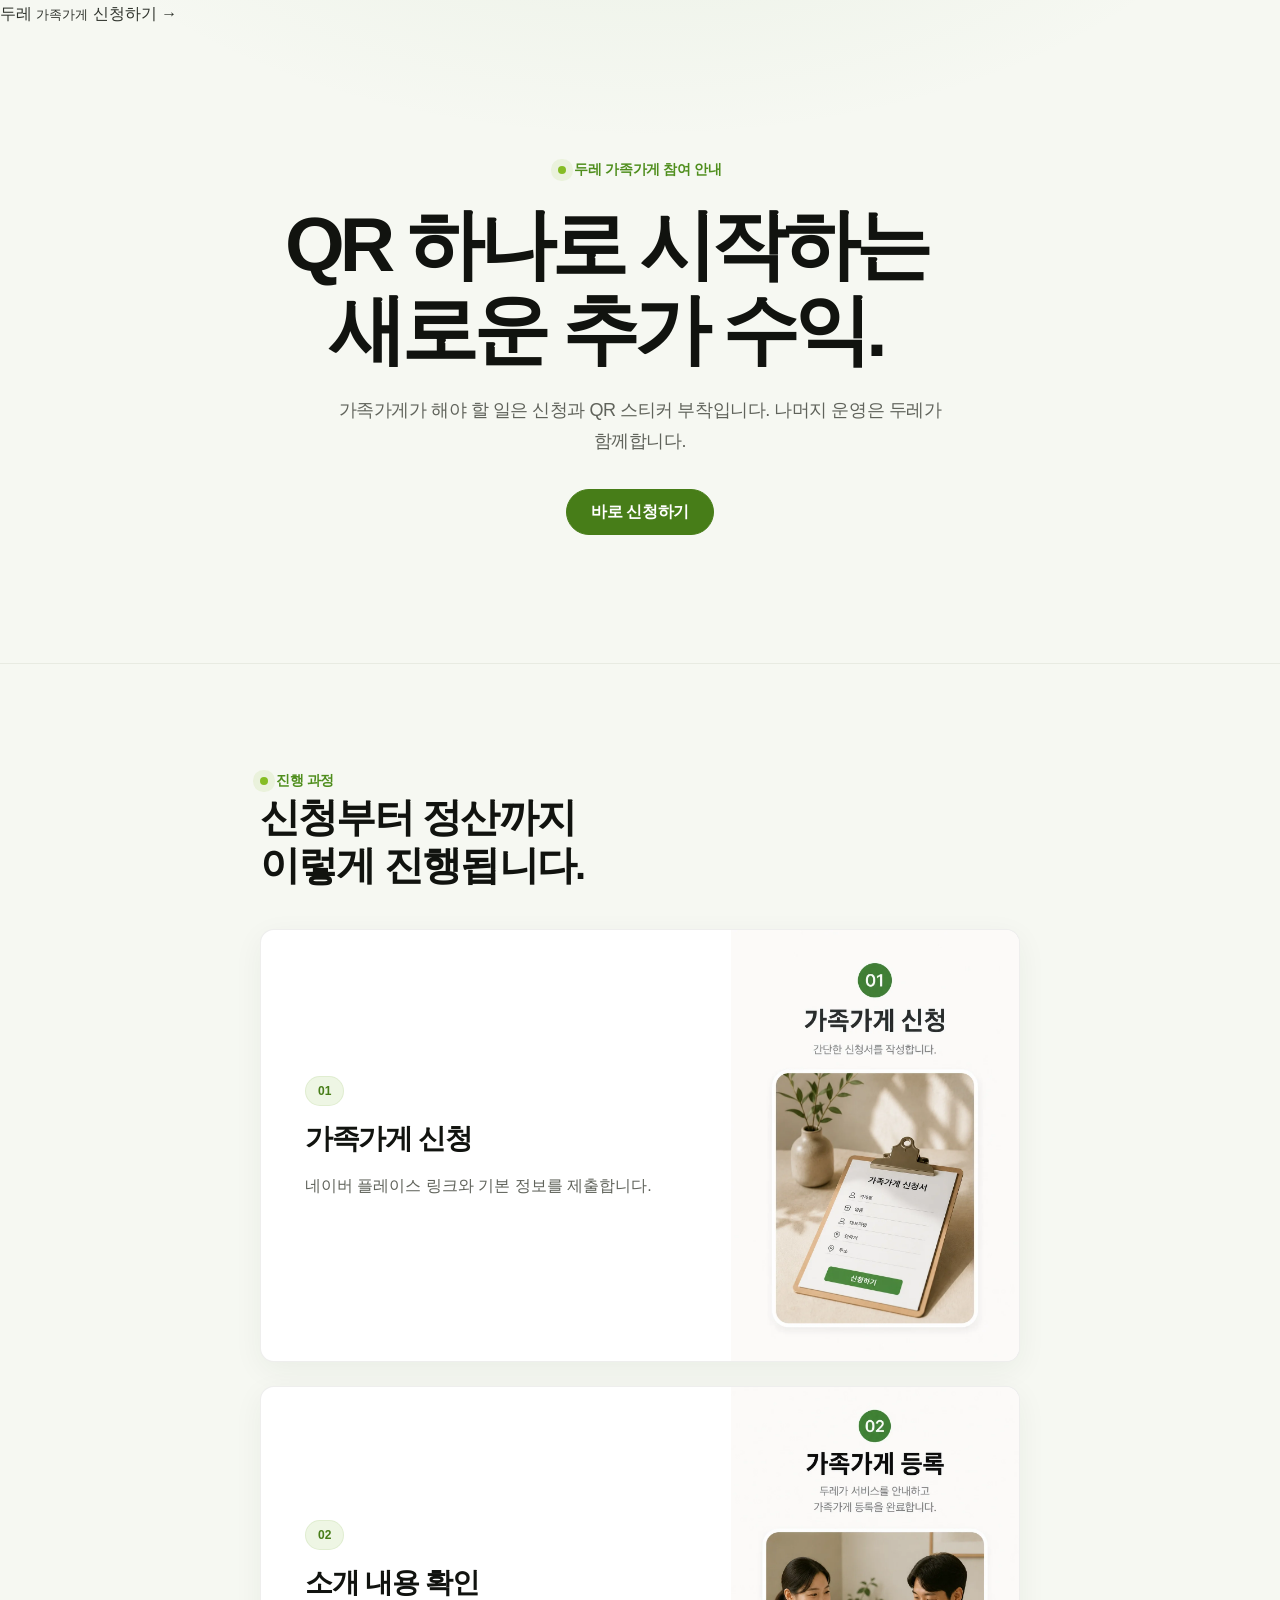
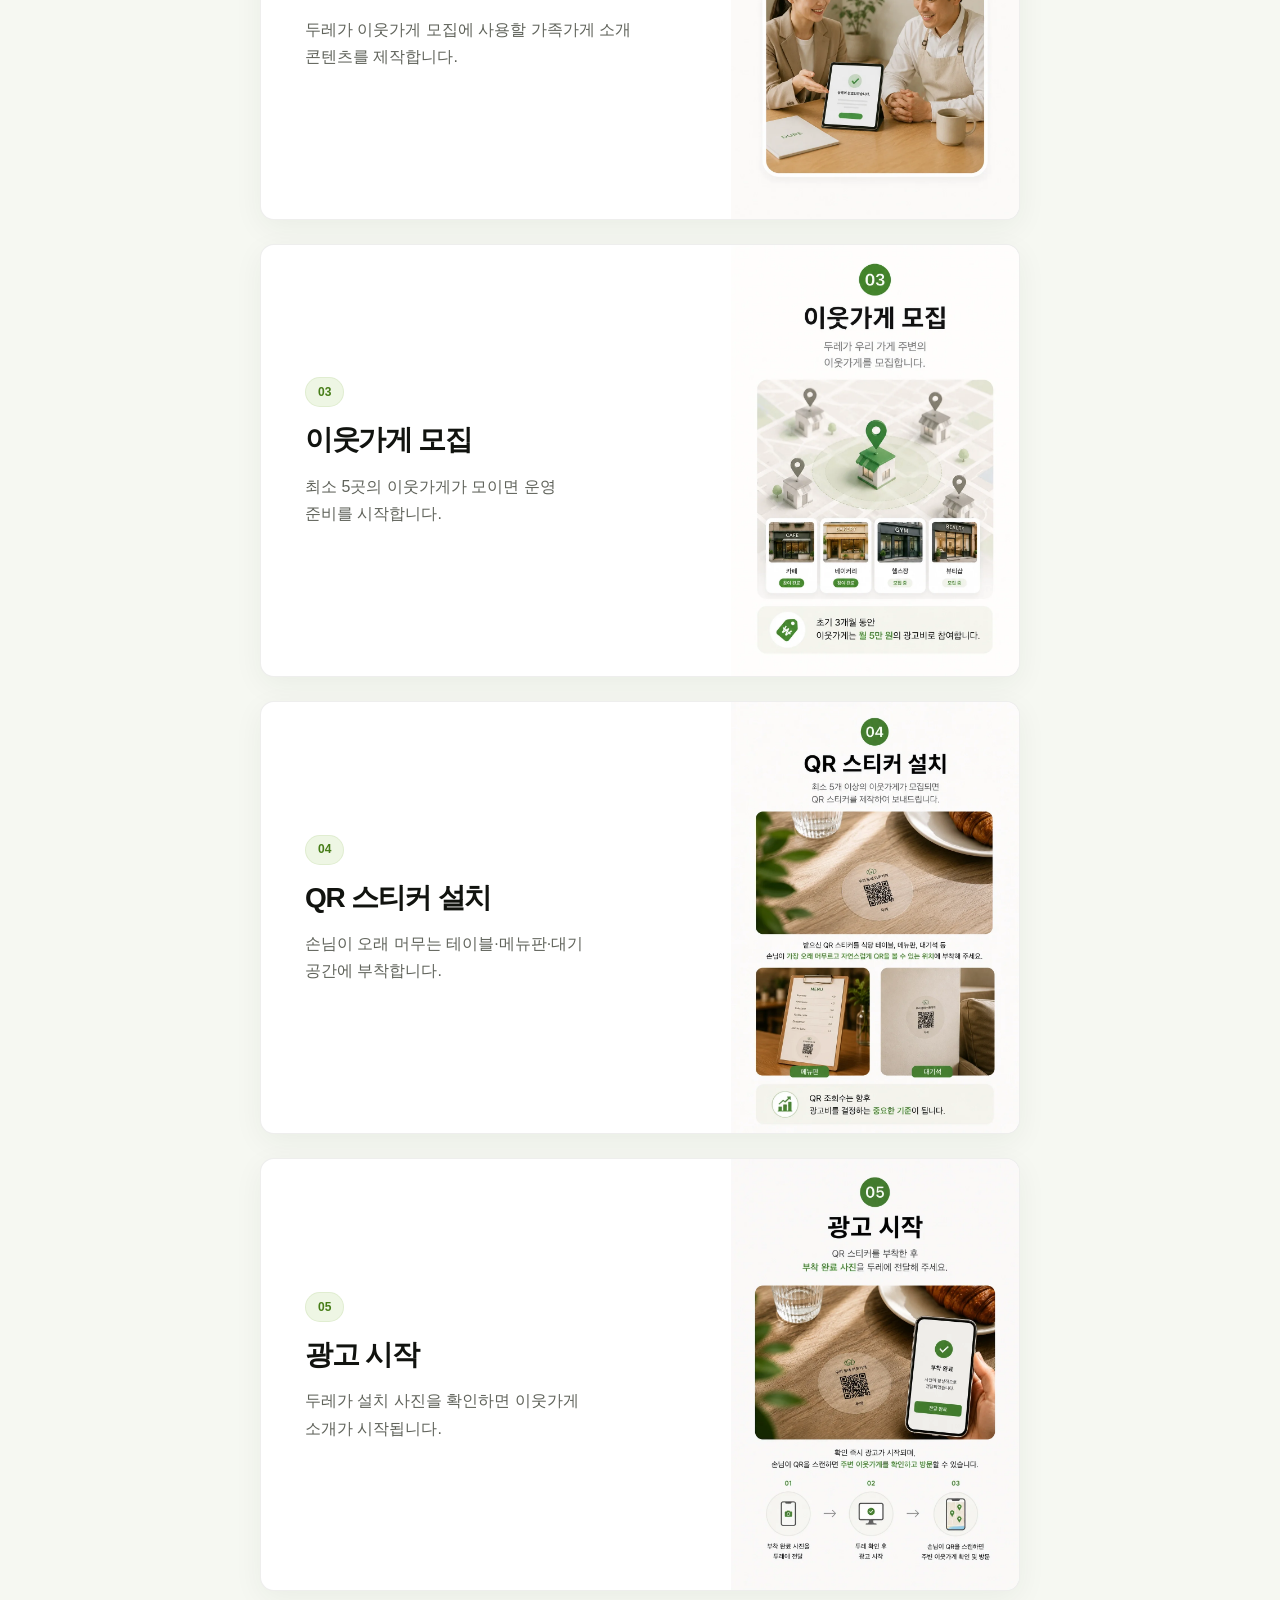
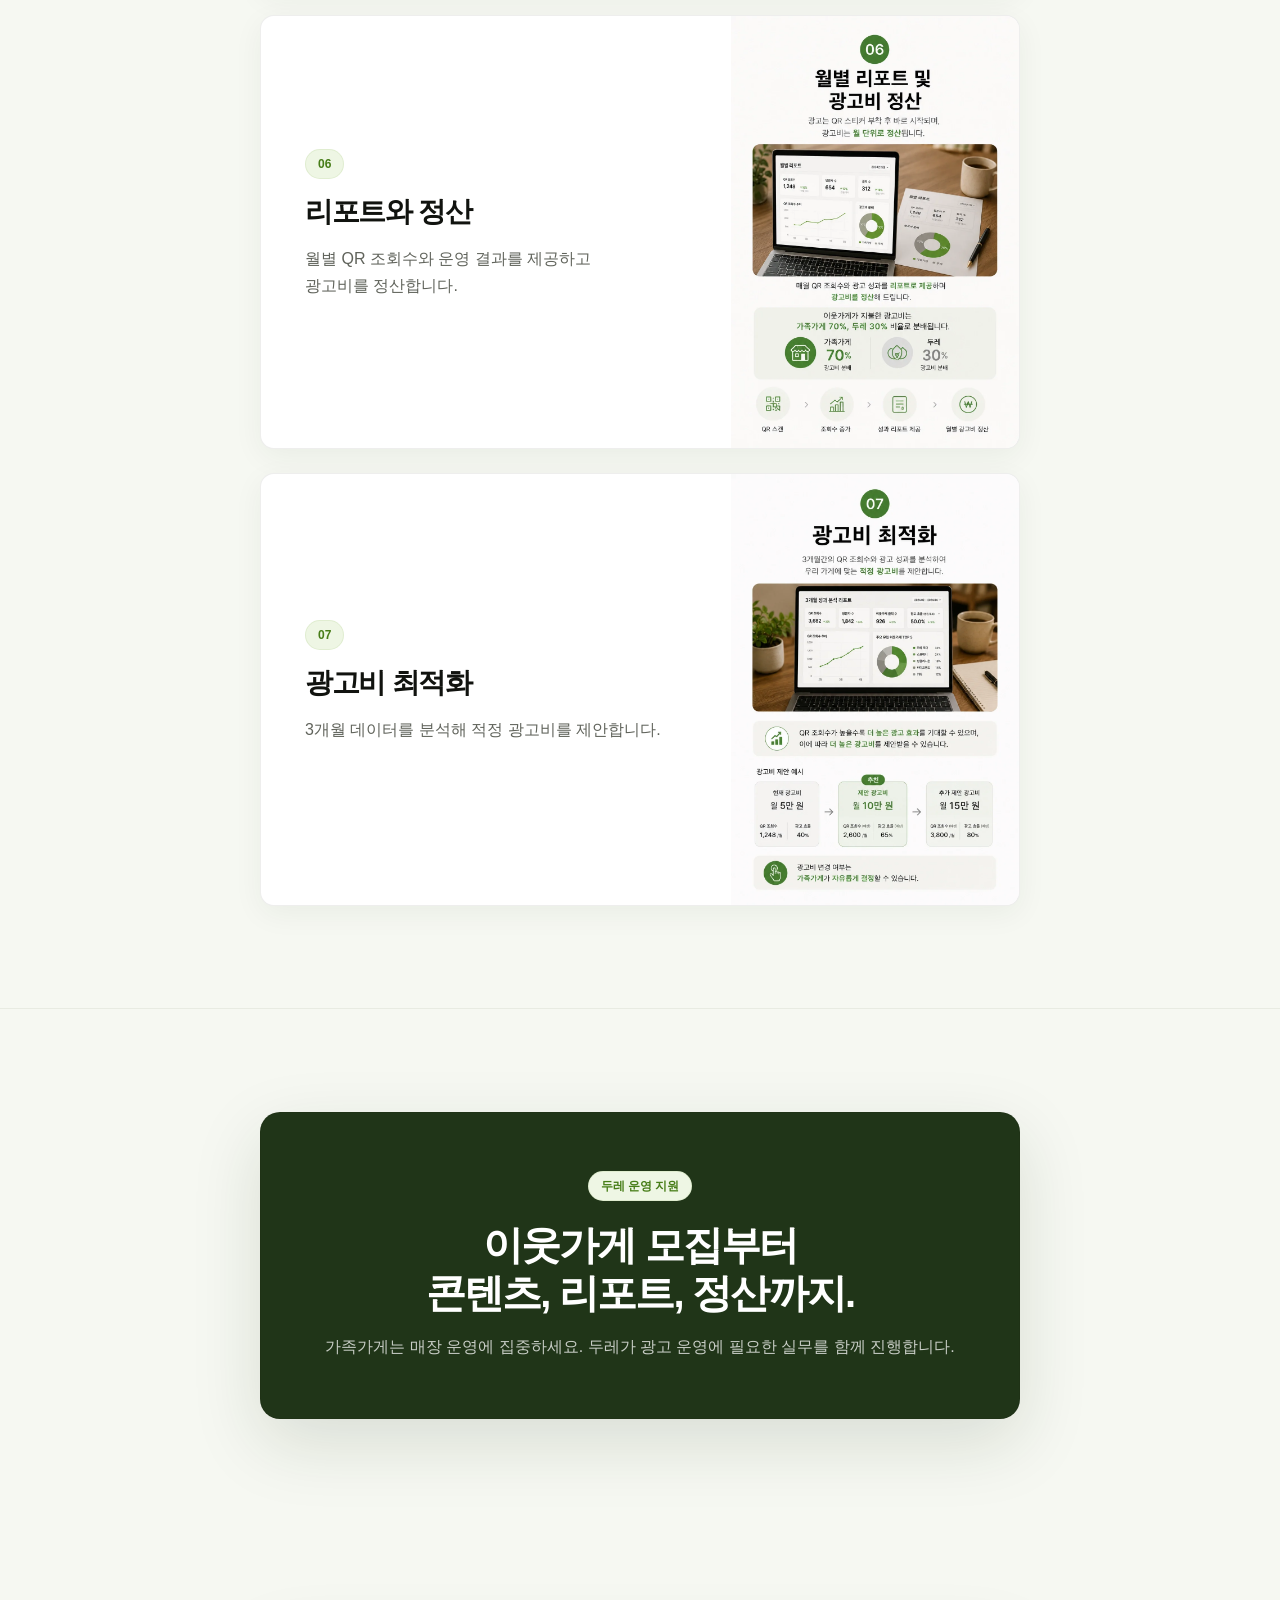
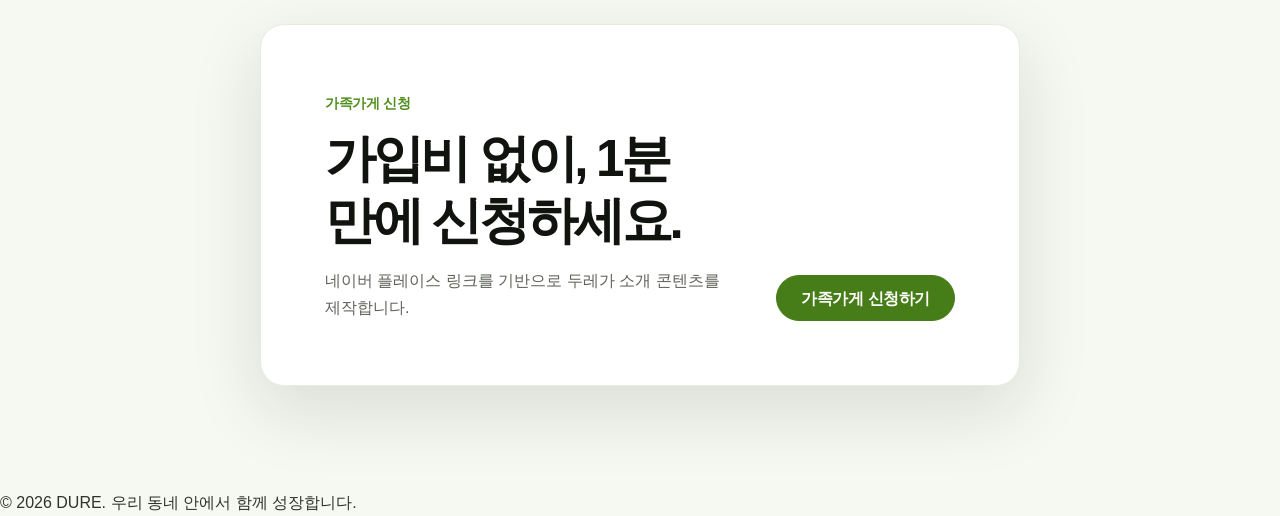
==== commit 75013d09: "Add files via upload refactor: redesign site content and conversion flow" ====
--- a/family-application/index.html
+++ b/family-application/index.html
@@ -4,8 +4,8 @@
 <head>
 <meta charset="utf-8"/>
 <meta content="width=device-width, initial-scale=1" name="viewport"/>
-<title>가족가게 신청 | 두레</title>
-<link href="../assets/css/tokens.css" rel="stylesheet"/><link href="../assets/css/base.css" rel="stylesheet"/><link href="../assets/css/components.css" rel="stylesheet"/><link href="../assets/css/layout.css" rel="stylesheet"/><link href="../assets/css/forms.css" rel="stylesheet"/><link href="../assets/css/states.css" rel="stylesheet"/><link href="../assets/css/polish.css" rel="stylesheet"/><link href="../assets/css/pages/family-application.css" rel="stylesheet"/><meta content="QR 스티커 하나로 이웃가게를 소개하고 추가 수익을 만들 수 있는 두레 가족가게 참여 절차와 신청 방법을 확인하세요." name="description"/><meta content="index,follow,max-image-preview:large,max-snippet:-1,max-video-preview:-1" name="robots"/><meta content="index,follow,max-image-preview:large,max-snippet:-1,max-video-preview:-1" name="googlebot"/><meta content="ko_KR" property="og:locale"/><meta content="website" property="og:type"/><meta content="두레" property="og:site_name"/><meta content="가족가게 신청 | 두레" property="og:title"/><meta content="QR 스티커 하나로 이웃가게를 소개하고 추가 수익을 만들 수 있는 두레 가족가게 참여 절차와 신청 방법을 확인하세요." property="og:description"/><meta content="https://duresupport-ux.github.io/dure-website/family-application/" property="og:url"/><meta content="https://duresupport-ux.github.io/dure-website/assets/images/og-dure.webp" property="og:image"/><meta content="1200" property="og:image:width"/><meta content="630" property="og:image:height"/><meta content="두레 로컬 상호 홍보 서비스" property="og:image:alt"/><meta content="summary_large_image" name="twitter:card"/><meta content="가족가게 신청 | 두레" name="twitter:title"/><meta content="QR 스티커 하나로 이웃가게를 소개하고 추가 수익을 만들 수 있는 두레 가족가게 참여 절차와 신청 방법을 확인하세요." name="twitter:description"/><meta content="https://duresupport-ux.github.io/dure-website/assets/images/og-dure.webp" name="twitter:image"/><link href="https://duresupport-ux.github.io/dure-website/family-application/" rel="canonical"/><link href="https://duresupport-ux.github.io/dure-website/assets/images/favicon-32.png" rel="icon" sizes="32x32" type="image/png"/><link href="https://duresupport-ux.github.io/dure-website/assets/images/apple-touch-icon.png" rel="apple-touch-icon" sizes="180x180"/><link href="https://duresupport-ux.github.io/dure-website/site.webmanifest" rel="manifest"/><script type="application/ld+json">{
+<title>가족가게 신청 | QR 하나로 시작하는 추가 수익</title>
+<link href="../assets/css/tokens.css" rel="stylesheet"/><link href="../assets/css/base.css" rel="stylesheet"/><link href="../assets/css/components.css" rel="stylesheet"/><link href="../assets/css/layout.css" rel="stylesheet"/><link href="../assets/css/forms.css" rel="stylesheet"/><link href="../assets/css/states.css" rel="stylesheet"/><link href="../assets/css/polish.css" rel="stylesheet"/><link href="../assets/css/cro.css" rel="stylesheet"/><link href="../assets/css/pages/family-application.css" rel="stylesheet"/><meta content="두레 가족가게의 신청, 이웃가게 모집, QR 설치, 월별 리포트와 정산까지 전체 진행 과정을 확인하세요." name="description"/><meta content="index,follow,max-image-preview:large,max-snippet:-1,max-video-preview:-1" name="robots"/><meta content="index,follow,max-image-preview:large,max-snippet:-1,max-video-preview:-1" name="googlebot"/><meta content="ko_KR" property="og:locale"/><meta content="website" property="og:type"/><meta content="두레" property="og:site_name"/><meta content="가족가게 신청 | QR 하나로 시작하는 추가 수익" property="og:title"/><meta content="두레 가족가게의 신청, 이웃가게 모집, QR 설치, 월별 리포트와 정산까지 전체 진행 과정을 확인하세요." property="og:description"/><meta content="https://duresupport-ux.github.io/dure-website/family-application/" property="og:url"/><meta content="https://duresupport-ux.github.io/dure-website/assets/images/og-dure.webp" property="og:image"/><meta content="1200" property="og:image:width"/><meta content="630" property="og:image:height"/><meta content="두레 로컬 상호 홍보 서비스" property="og:image:alt"/><meta content="summary_large_image" name="twitter:card"/><meta content="가족가게 신청 | QR 하나로 시작하는 추가 수익" name="twitter:title"/><meta content="두레 가족가게의 신청, 이웃가게 모집, QR 설치, 월별 리포트와 정산까지 전체 진행 과정을 확인하세요." name="twitter:description"/><meta content="https://duresupport-ux.github.io/dure-website/assets/images/og-dure.webp" name="twitter:image"/><link href="https://duresupport-ux.github.io/dure-website/family-application/" rel="canonical"/><link href="https://duresupport-ux.github.io/dure-website/assets/images/favicon-32.png" rel="icon" sizes="32x32" type="image/png"/><link href="https://duresupport-ux.github.io/dure-website/assets/images/apple-touch-icon.png" rel="apple-touch-icon" sizes="180x180"/><link href="https://duresupport-ux.github.io/dure-website/site.webmanifest" rel="manifest"/><script type="application/ld+json">{
   "@context": "https://schema.org",
   "@graph": [
     {
@@ -43,50 +43,38 @@
     }
   ]
 }</script></head>
-<body class="page-application">
+<body class="page-application page-cro">
 <dure-header data-variant="application"></dure-header>
-<main class="dure-container dure-container--sm application-main" id="top">
-<section aria-labelledby="page-title" class="dure-section dure-section--hero application-hero">
-<p class="dure-body-lg application-hero__lead">두레 가족가게 참여 안내</p>
-<h1 class="dure-display application-hero__title" id="page-title">두레로<br/>추가 수익내기</h1>
-<p>생각보다 정말 간단해요.<br/>우리 가게가 할 일은 QR 스티커 하나뿐입니다.</p>
-<div aria-hidden="true" class="intro-line"></div>
+<main id="content">
+<section class="dure-section dure-section--hero application-cro-hero">
+<div class="dure-container dure-container--sm dure-hero--centered">
+<span class="dure-eyebrow">두레 가족가게 참여 안내</span>
+<h1 class="dure-display">QR 하나로 시작하는<br/>새로운 추가 수익.</h1>
+<p class="dure-hero__lead">가족가게가 해야 할 일은 신청과 QR 스티커 부착입니다. 나머지 운영은 두레가 함께합니다.</p>
+<div class="dure-hero__actions"><a class="dure-button dure-button--primary dure-button--lg" href="#apply">바로 신청하기</a></div>
+</div>
 </section>
-<section aria-label="가족가게 참여 절차" class="dure-stack dure-stack--6 application-steps">
-<figure aria-label="01 · 가족가게 신청" class="dure-card application-step-card reveal">
-<img alt="01 · 가족가게 신청" decoding="async" fetchpriority="high" height="1536" loading="eager" src="../assets/images/application-01-a44e7e477332.webp" width="1024"/>
-</figure>
-<figure aria-label="02 · 가족가게 등록" class="dure-card application-step-card reveal">
-<img alt="02 · 가족가게 등록" decoding="async" height="1536" loading="lazy" src="../assets/images/application-02-86570e06d4fd.webp" width="1024"/>
-</figure>
-<figure aria-label="03 · 이웃가게 모집" class="dure-card application-step-card reveal">
-<img alt="03 · 이웃가게 모집" decoding="async" height="1536" loading="lazy" src="../assets/images/application-03-f1f30dbcbdaf.webp" width="1024"/>
-</figure>
-<figure aria-label="04 · QR 스티커 설치" class="dure-card application-step-card reveal">
-<img alt="04 · QR 스티커 설치" decoding="async" height="1536" loading="lazy" src="../assets/images/application-04-2f59f869f4d9.webp" width="1024"/>
-</figure>
-<figure aria-label="05 · 광고 시작" class="dure-card application-step-card reveal">
-<img alt="05 · 광고 시작" decoding="async" height="1536" loading="lazy" src="../assets/images/application-05-c1abe764803a.webp" width="1024"/>
-</figure>
-<figure aria-label="06 · 월별 리포트 및 광고비 정산" class="dure-card application-step-card reveal">
-<img alt="06 · 월별 리포트 및 광고비 정산" decoding="async" height="1536" loading="lazy" src="../assets/images/application-06-ff18559d1bd0.webp" width="1024"/>
-</figure>
-<figure aria-label="07 · 광고비 최적화" class="dure-card application-step-card reveal">
-<img alt="07 · 광고비 최적화" decoding="async" height="1536" loading="lazy" src="../assets/images/application-07-20bcc5d174d8.webp" width="1024"/>
-</figure>
+<section class="dure-section dure-section--soft dure-section--bordered">
+<div class="dure-container dure-container--sm dure-section-head">
+<div class="dure-section-head__copy"><span class="dure-eyebrow">진행 과정</span><h2 class="dure-heading-2">신청부터 정산까지<br/>이렇게 진행됩니다.</h2></div>
+</div>
+<div class="dure-container dure-container--sm dure-stack dure-stack--6"><article class="dure-card application-cro-step"><div class="application-cro-step__copy"><span class="dure-badge">01</span><h3 class="dure-heading-3">가족가게 신청</h3><p class="dure-body">네이버 플레이스 링크와 기본 정보를 제출합니다.</p></div><figure><img alt="가족가게 신청" decoding="async" loading="lazy" src="../assets/images/application-01-a44e7e477332.webp"/></figure></article><article class="dure-card application-cro-step"><div class="application-cro-step__copy"><span class="dure-badge">02</span><h3 class="dure-heading-3">소개 내용 확인</h3><p class="dure-body">두레가 이웃가게 모집에 사용할 가족가게 소개 콘텐츠를 제작합니다.</p></div><figure><img alt="소개 내용 확인" decoding="async" loading="lazy" src="../assets/images/application-02-86570e06d4fd.webp"/></figure></article><article class="dure-card application-cro-step"><div class="application-cro-step__copy"><span class="dure-badge">03</span><h3 class="dure-heading-3">이웃가게 모집</h3><p class="dure-body">최소 5곳의 이웃가게가 모이면 운영 준비를 시작합니다.</p></div><figure><img alt="이웃가게 모집" decoding="async" loading="lazy" src="../assets/images/application-03-f1f30dbcbdaf.webp"/></figure></article><article class="dure-card application-cro-step"><div class="application-cro-step__copy"><span class="dure-badge">04</span><h3 class="dure-heading-3">QR 스티커 설치</h3><p class="dure-body">손님이 오래 머무는 테이블·메뉴판·대기 공간에 부착합니다.</p></div><figure><img alt="QR 스티커 설치" decoding="async" loading="lazy" src="../assets/images/application-04-2f59f869f4d9.webp"/></figure></article><article class="dure-card application-cro-step"><div class="application-cro-step__copy"><span class="dure-badge">05</span><h3 class="dure-heading-3">광고 시작</h3><p class="dure-body">두레가 설치 사진을 확인하면 이웃가게 소개가 시작됩니다.</p></div><figure><img alt="광고 시작" decoding="async" loading="lazy" src="../assets/images/application-05-c1abe764803a.webp"/></figure></article><article class="dure-card application-cro-step"><div class="application-cro-step__copy"><span class="dure-badge">06</span><h3 class="dure-heading-3">리포트와 정산</h3><p class="dure-body">월별 QR 조회수와 운영 결과를 제공하고 광고비를 정산합니다.</p></div><figure><img alt="리포트와 정산" decoding="async" loading="lazy" src="../assets/images/application-06-ff18559d1bd0.webp"/></figure></article><article class="dure-card application-cro-step"><div class="application-cro-step__copy"><span class="dure-badge">07</span><h3 class="dure-heading-3">광고비 최적화</h3><p class="dure-body">3개월 데이터를 분석해 적정 광고비를 제안합니다.</p></div><figure><img alt="광고비 최적화" decoding="async" loading="lazy" src="../assets/images/application-07-20bcc5d174d8.webp"/></figure></article></div>
 </section>
-<section aria-labelledby="support-title" class="dure-surface dure-surface--dark application-support">
-<div aria-hidden="true" class="badge">✓</div>
-<h2 class="dure-heading-2" id="support-title">QR 스티커만 부착하면<br/>나머지는 두레가 진행합니다.</h2>
-<p class="application-support__description">이웃가게 모집부터 광고 운영, 데이터 분석,<br class="desktop-break"/> 광고비 정산까지 두레가 함께합니다.</p>
+<section class="dure-section">
+<div class="dure-container dure-container--sm">
+<div class="dure-surface dure-surface--dark application-cro-support">
+<span class="dure-badge">두레 운영 지원</span>
+<h2 class="dure-heading-2">이웃가게 모집부터 콘텐츠, 리포트, 정산까지.</h2>
+<p>가족가게는 매장 운영에 집중하세요. 두레가 광고 운영에 필요한 실무를 함께 진행합니다.</p>
+</div>
+</div>
 </section>
-<section aria-labelledby="apply-title" class="dure-cta dure-cta--light application-cta" id="apply"><div><span class="dure-cta__label">준비되셨나요?</span><h2 class="dure-cta__title" id="apply-title">우리 가게도 두레와 함께<br/>새로운 수익을 만들어보세요.</h2><p class="dure-cta__description">신청은 1분이면 충분합니다.</p><div aria-label="참여 혜택" class="dure-inline dure-inline--center dure-inline--2 application-benefits">
-<span>가입비 없음</span>
-<span>QR 스티커 무료 제작</span>
-<span>두레가 모두 운영</span>
-</div></div><div class="dure-cta__actions"><a class="dure-button dure-button--primary dure-button--lg dure-button--mobile-full" href="https://docs.google.com/forms/d/e/1FAIpQLSc8ESewxlOFvrTrXUH-u_CGCoiwtmPp2Gay768h1VR5CcixSQ/viewform?usp=publish-editor" rel="noopener noreferrer" target="_blank">
-        가족가게 신청하기 <span aria-hidden="true">→</span>
-</a></div></section>
+<section class="dure-section dure-section--compact" id="apply">
+<div class="dure-container dure-container--sm dure-cta dure-cta--light">
+<div><span class="dure-cta__label">가족가게 신청</span><h2 class="dure-cta__title">가입비 없이, 1분 만에 신청하세요.</h2><p class="dure-cta__description">네이버 플레이스 링크를 기반으로 두레가 소개 콘텐츠를 제작합니다.</p></div>
+<div class="dure-cta__actions"><a class="dure-button dure-button--primary dure-button--lg" href="https://docs.google.com/forms/d/e/1FAIpQLSc8ESewxlOFvrTrXUH-u_CGCoiwtmPp2Gay768h1VR5CcixSQ/viewform?usp=publish-editor" rel="noopener noreferrer" target="_blank">가족가게 신청하기</a></div>
+</div>
+</section>
 </main>
 <dure-footer data-variant="application"></dure-footer>
 <script defer="True" src="../assets/js/components.js"></script><script defer="True" src="../assets/js/common.js"></script></body>
--- a/assets/css/cro.css
+++ b/assets/css/cro.css
@@ -0,0 +1,78 @@
+/* DURE v9.1 — Content Polish & CRO */
+.cro-hero__media {
+  align-self: stretch;
+  min-height: 420px;
+}
+.cro-hero__media img { width:100%; height:100%; object-fit:cover; }
+
+.cro-trust-inline {
+  display:flex; flex-wrap:wrap; gap:10px 18px; margin-top:28px;
+  color:var(--color-text-subtle); font-size:var(--text-sm); font-weight:var(--weight-semibold);
+}
+.cro-trust-inline span::before { content:"✓"; color:var(--color-brand-strong); margin-right:7px; }
+
+.cro-benefit-grid { margin-top:var(--space-10); }
+.cro-benefit-grid .dure-card { min-height:240px; }
+.cro-benefit-grid h3 { margin-top:var(--space-5); }
+.cro-benefit-grid p { margin-top:var(--space-3); }
+
+.cro-story { align-items:center; }
+.cro-story__media { min-height:420px; }
+.cro-story__media img { width:100%; height:100%; object-fit:cover; }
+
+.cro-check-list {
+  display:grid; gap:12px; padding:0; margin:0; list-style:none;
+}
+.cro-check-list li { position:relative; padding-left:28px; color:var(--color-text-default); }
+.cro-check-list li::before {
+  content:""; position:absolute; left:0; top:.48em; width:16px; height:16px;
+  border-radius:50%; background:var(--color-brand-soft); box-shadow:inset 0 0 0 5px var(--color-brand-strong);
+}
+
+.cro-process article {
+  padding:var(--space-6); border-top:1px solid var(--color-border);
+}
+.cro-process b {
+  display:grid; place-items:center; width:34px; height:34px; border-radius:50%;
+  color:#fff; background:var(--color-brand-strong); font-size:var(--text-sm);
+}
+.cro-process h3 { margin:var(--space-4) 0 var(--space-2); font-size:var(--text-xl); }
+.cro-process p { margin:0; color:var(--color-text-secondary); font-size:var(--text-sm); }
+
+.cro-case-card { padding:clamp(24px,4vw,48px); border:1px solid var(--color-border); border-radius:var(--radius-panel); background:var(--color-surface); box-shadow:var(--shadow-card); }
+.cro-case-meta { display:grid; grid-template-columns:repeat(3,1fr); gap:12px; }
+.cro-case-meta span { padding-top:14px; border-top:1px solid var(--color-border); color:var(--color-text-muted); font-size:var(--text-xs); }
+.cro-case-meta b { display:block; margin-top:6px; color:var(--color-text-strong); font-size:var(--text-sm); }
+
+.application-cro-step {
+  display:grid; grid-template-columns:minmax(0,.9fr) minmax(260px,.55fr); overflow:hidden;
+}
+.application-cro-step__copy { padding:clamp(24px,5vw,44px); align-self:center; }
+.application-cro-step h3 { margin-top:var(--space-4); }
+.application-cro-step figure { margin:0; min-height:240px; }
+.application-cro-step img { width:100%; height:100%; object-fit:cover; }
+.application-cro-support { text-align:center; padding:clamp(32px,6vw,58px); }
+.application-cro-support .dure-badge { margin-bottom:var(--space-5); }
+.application-cro-support h2 { color:#fff; max-width:700px; margin-inline:auto; }
+.application-cro-support p { color:rgba(255,255,255,.75); margin:var(--space-4) auto 0; }
+
+.cro-qr-media { min-height:400px; display:grid; place-items:center; padding:32px; }
+.cro-qr-media img { width:min(100%,360px); height:auto; object-fit:contain; }
+
+.cro-neighbor-examples .dure-card { overflow:hidden; }
+.cro-neighbor-examples figure { margin:0; aspect-ratio:4/3; overflow:hidden; }
+.cro-neighbor-examples figure img { width:100%; height:100%; object-fit:cover; }
+.cro-neighbor-examples article>div { padding:var(--space-6); }
+.cro-neighbor-examples h3 { margin-top:var(--space-4); font-size:var(--text-xl); }
+.cro-neighbor-examples p { margin-top:var(--space-3); }
+
+@media (max-width:960px) {
+  .cro-hero__media, .cro-story__media { min-height:320px; }
+  .application-cro-step { grid-template-columns:1fr; }
+  .application-cro-step figure { min-height:220px; }
+}
+@media (max-width:720px) {
+  .cro-case-meta { grid-template-columns:1fr; }
+  .cro-hero__media { min-height:260px; }
+  .cro-process article { padding-inline:0; }
+}
